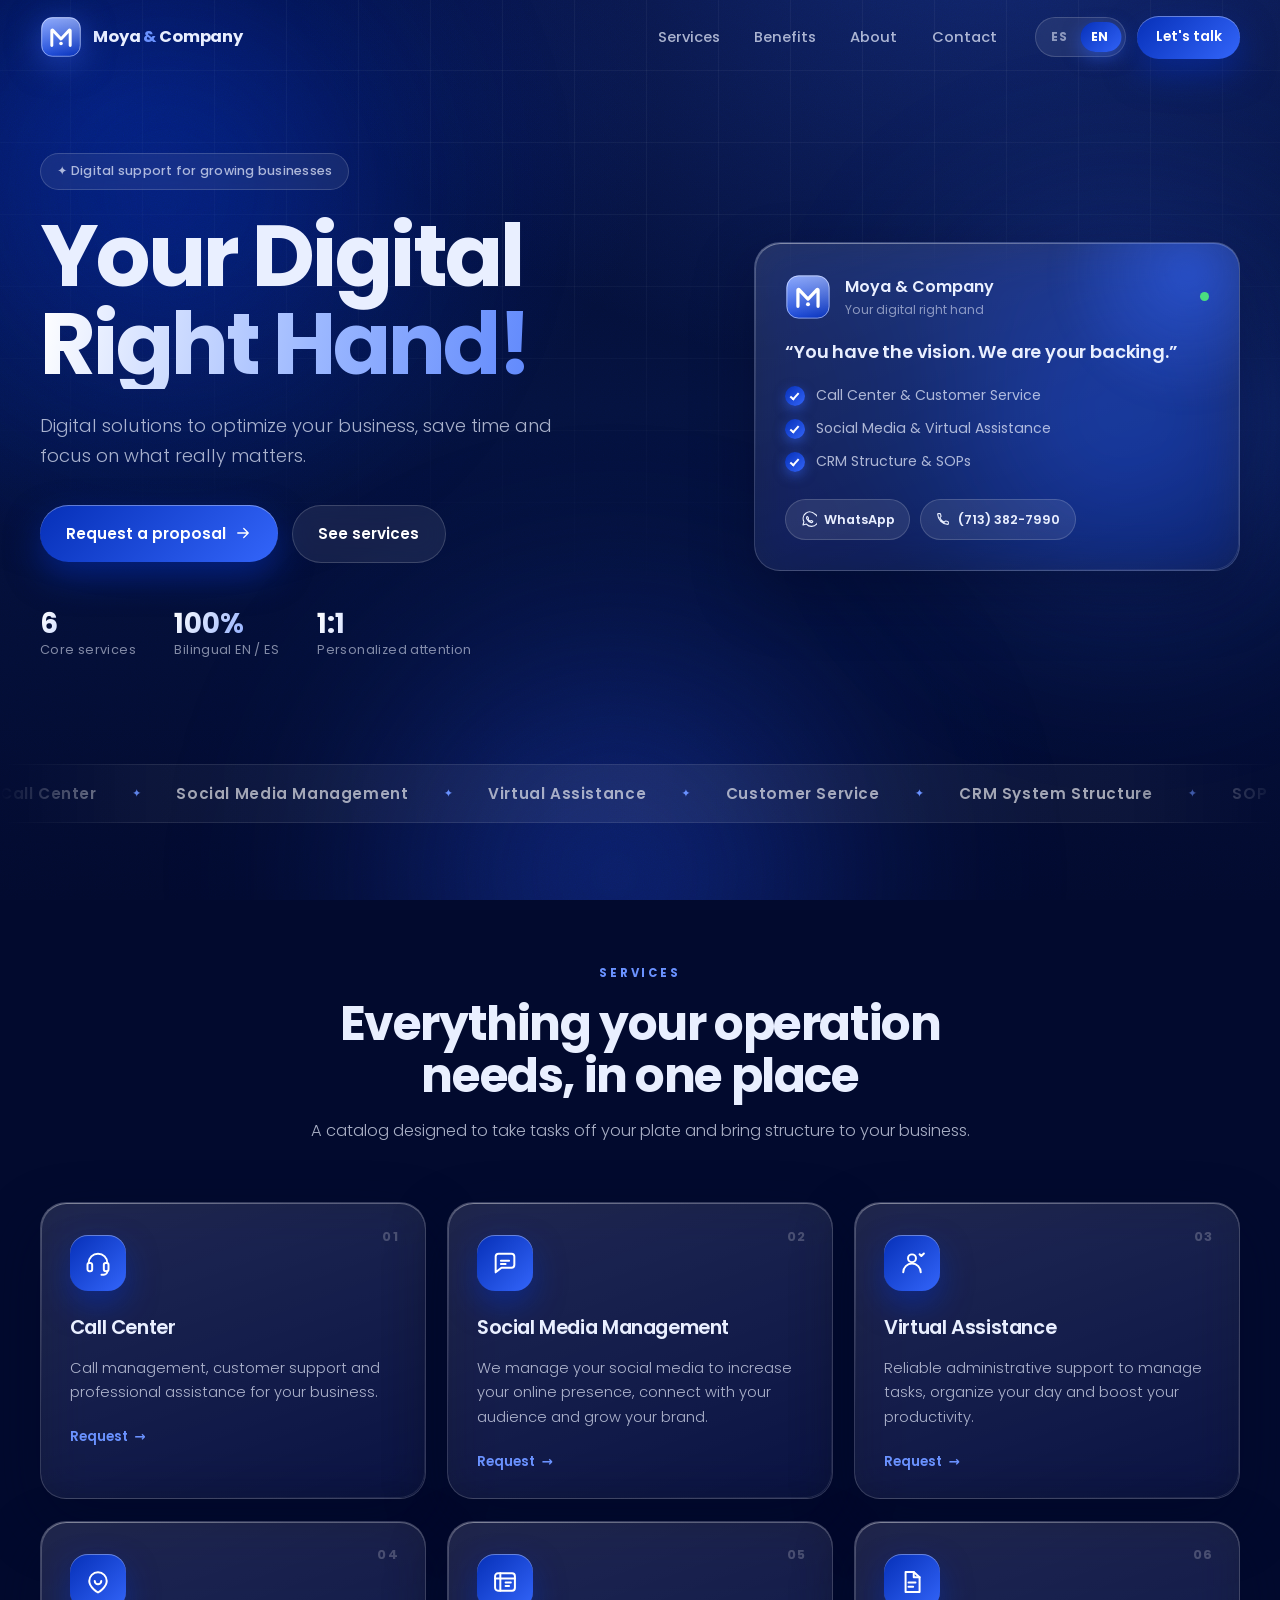
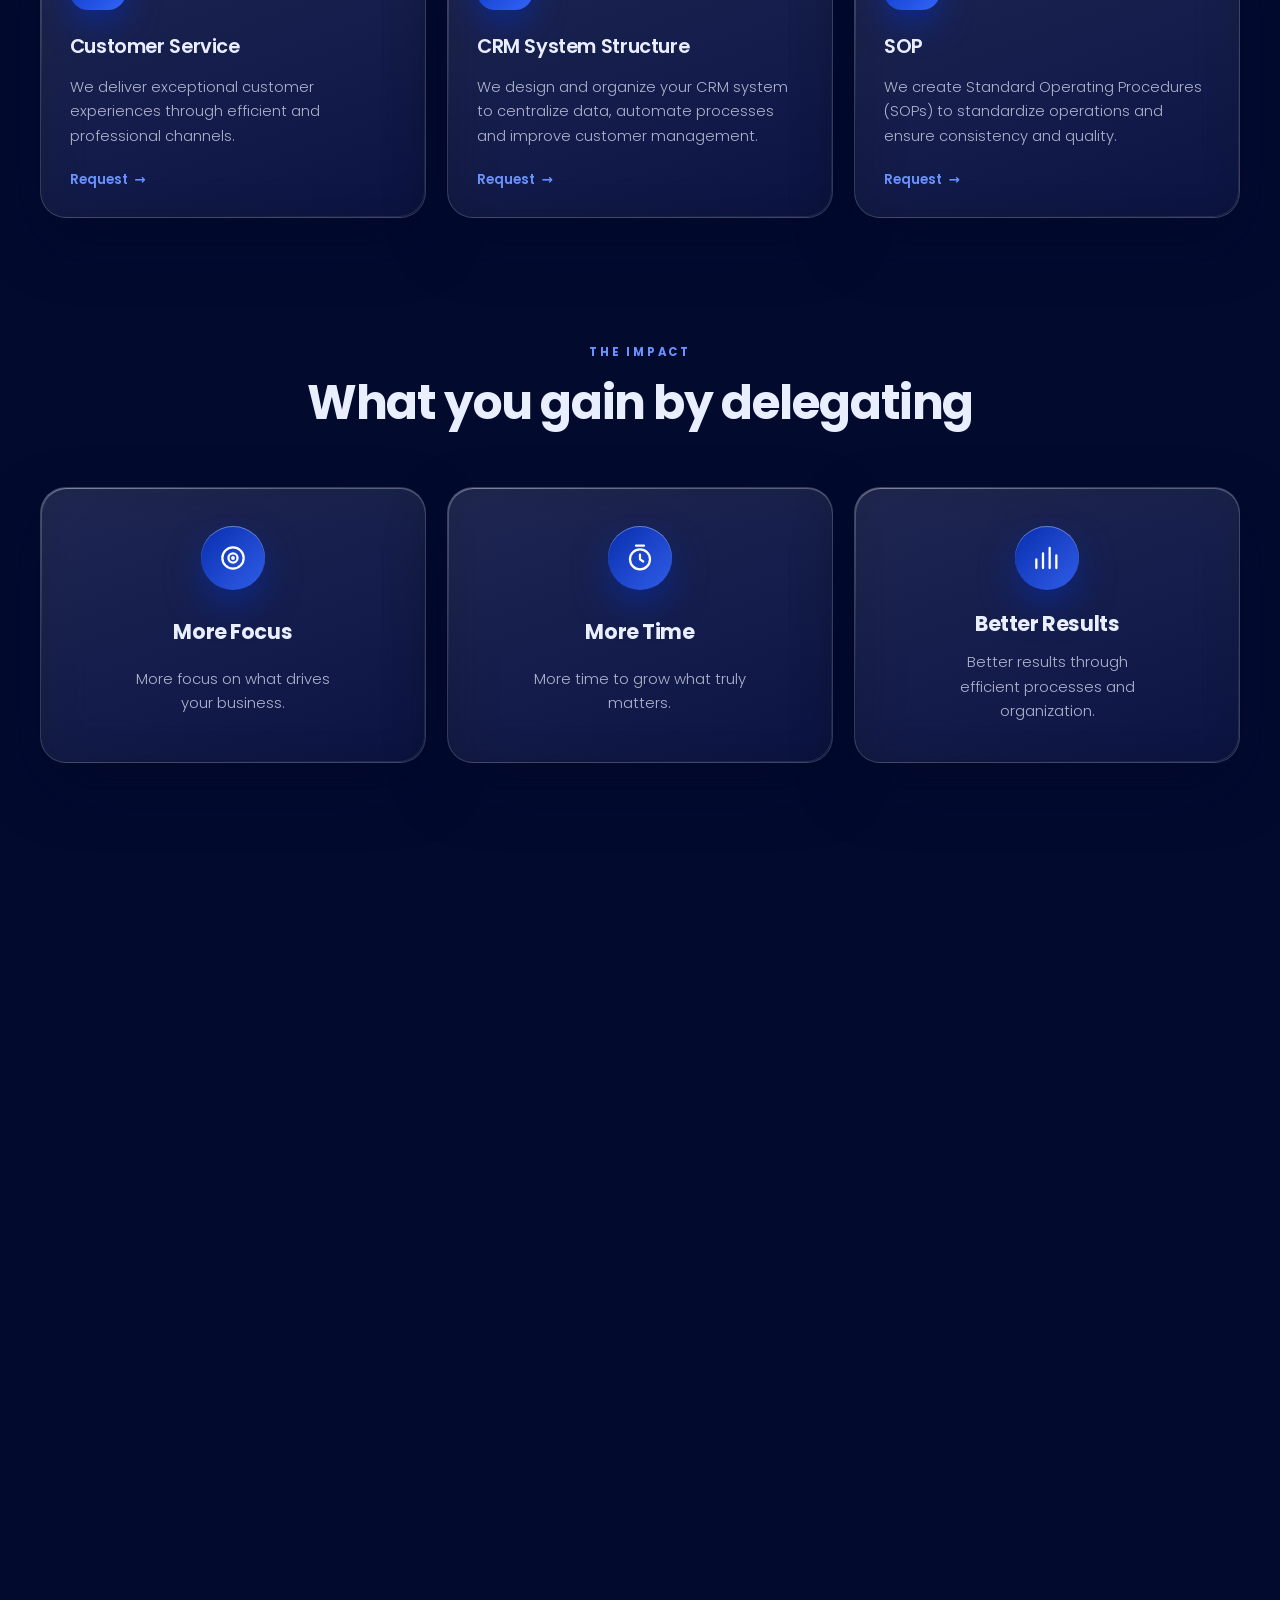
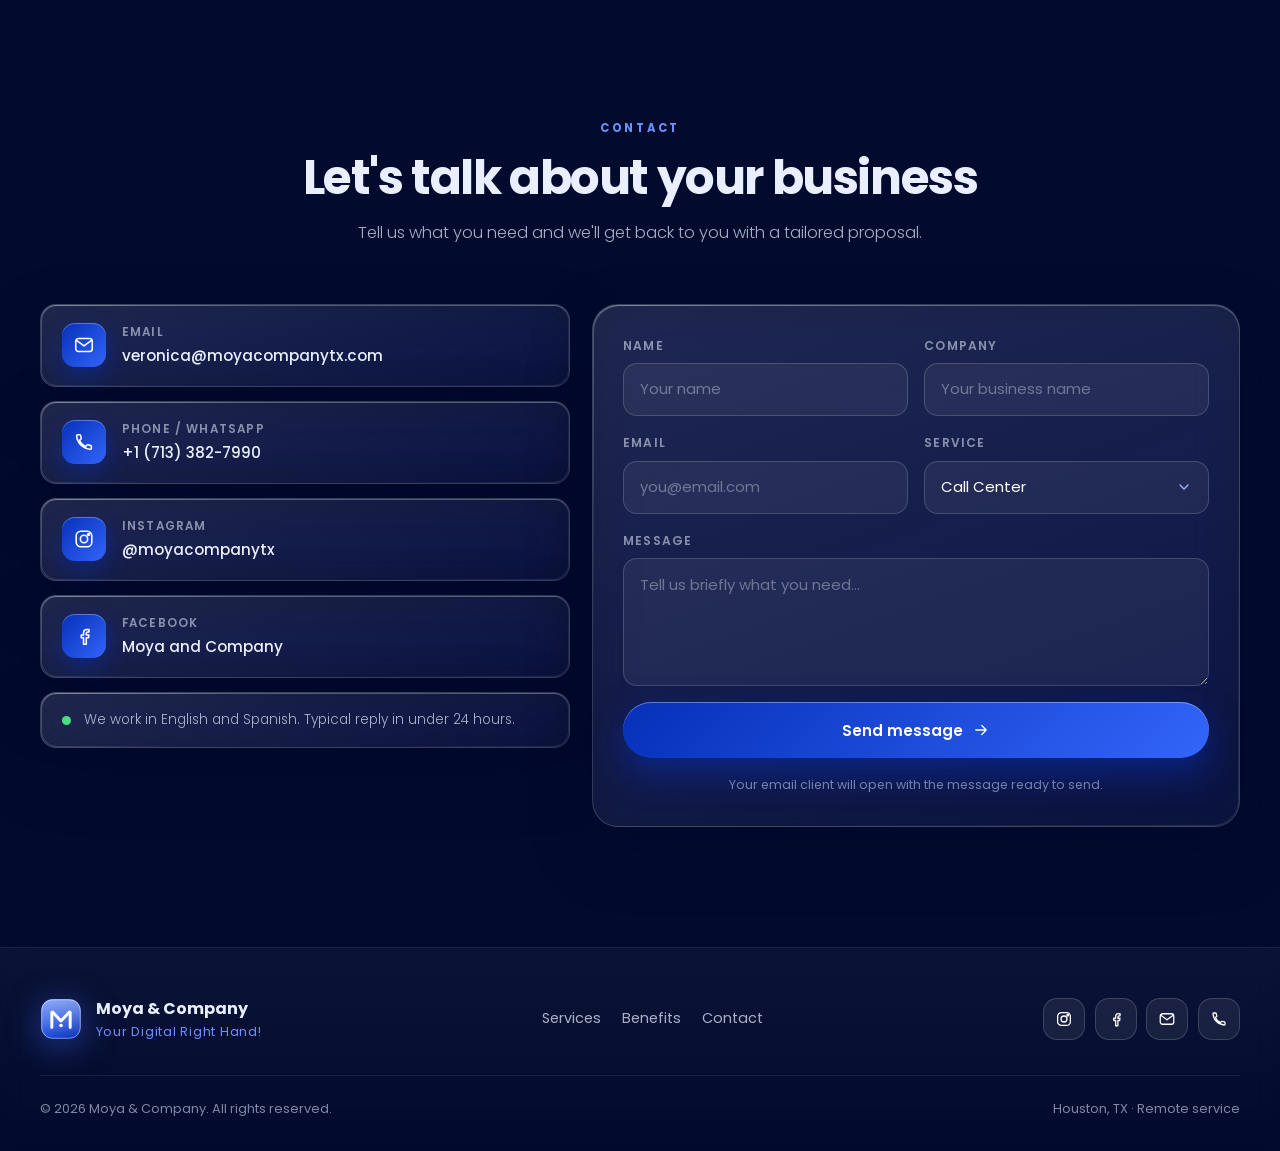
==== index.html @ 36f38006 "Build Moya & Company bilingual website Complete static site for Moya & Company ("Your Digital Right " ====
<!DOCTYPE html>
<html lang="es" data-lang="es">
<head>
<meta charset="UTF-8" />
<meta name="viewport" content="width=device-width, initial-scale=1, viewport-fit=cover" />
<title>Moya &amp; Company — Your Digital Right Hand!</title>
<meta name="description" data-i18n-attr="content" data-i18n="meta.description"
      content="Moya &amp; Company — Soluciones digitales para optimizar tu negocio, ahorrar tiempo y enfocarte en lo que realmente importa." />
<meta name="theme-color" content="#0630b8" />
<meta property="og:title" content="Moya &amp; Company — Your Digital Right Hand!" />
<meta property="og:description" content="Soluciones digitales para optimizar tu negocio, ahorrar tiempo y enfocarte en lo que realmente importa." />
<meta property="og:type" content="website" />
<meta property="og:image" content="assets/img/logo.svg" />

<link rel="icon" href="assets/img/favicon.svg" type="image/svg+xml" />
<link rel="apple-touch-icon" href="assets/img/logo.svg" />

<link rel="preconnect" href="https://fonts.googleapis.com" />
<link rel="preconnect" href="https://fonts.gstatic.com" crossorigin />
<link href="https://fonts.googleapis.com/css2?family=Poppins:wght@300;400;500;600;700;800&display=swap" rel="stylesheet" />
<link rel="stylesheet" href="assets/css/styles.css" />
</head>
<body>

<!-- ============ SPLASH SCREEN ============ -->
<div class="splash" id="splash" role="status" aria-live="polite" aria-label="Loading">
  <div class="splash__aurora" aria-hidden="true"></div>
  <div class="splash__inner">
    <div class="splash__ring" aria-hidden="true">
      <span class="splash__ring-spin"></span>
      <span class="splash__ring-glow"></span>
      <img src="assets/img/logo.svg" alt="Moya &amp; Company" class="splash__logo" id="splashLogo" />
    </div>
    <p class="splash__name">Moya <span>&amp;</span> Company</p>
    <p class="splash__tag">Your Digital Right Hand!</p>
    <div class="splash__bar" aria-hidden="true"><i></i></div>
  </div>
</div>

<!-- ============ BACKGROUND FX ============ -->
<div class="bg" aria-hidden="true">
  <div class="bg__grid"></div>
  <div class="bg__blob bg__blob--1"></div>
  <div class="bg__blob bg__blob--2"></div>
  <div class="bg__blob bg__blob--3"></div>
  <div class="bg__noise"></div>
</div>
<div class="spotlight" id="spotlight" aria-hidden="true"></div>

<!-- ============ HEADER ============ -->
<header class="header" id="header">
  <div class="container header__inner">
    <a class="brand" href="#top" aria-label="Moya &amp; Company">
      <img src="assets/img/logo.svg" alt="" class="brand__logo" />
      <span class="brand__text">Moya <span class="brand__amp">&amp;</span> Company</span>
    </a>

    <nav class="nav" id="nav" aria-label="Main">
      <a href="#services" data-i18n="nav.services">Servicios</a>
      <a href="#benefits" data-i18n="nav.benefits">Beneficios</a>
      <a href="#about" data-i18n="nav.about">Nosotros</a>
      <a href="#contact" data-i18n="nav.contact">Contacto</a>
    </nav>

    <div class="header__actions">
      <div class="lang" role="group" aria-label="Language / Idioma">
        <span class="lang__pill" id="langPill" aria-hidden="true"></span>
        <button type="button" class="lang__btn is-active" data-lang-set="es" aria-pressed="true">ES</button>
        <button type="button" class="lang__btn" data-lang-set="en" aria-pressed="false">EN</button>
      </div>
      <a class="btn btn--primary btn--sm header__cta" href="#contact" data-i18n="nav.cta">Hablemos</a>
      <button class="burger" id="burger" type="button" aria-label="Menu" aria-expanded="false" aria-controls="nav">
        <span></span><span></span><span></span>
      </button>
    </div>
  </div>
</header>

<main id="top">

  <!-- ============ HERO ============ -->
  <section class="hero">
    <div class="container hero__inner">
      <div class="hero__copy">
        <span class="chip reveal" data-i18n="hero.chip">✦ Soporte digital para negocios que crecen</span>

        <h1 class="hero__title reveal" data-delay="1">
          <span class="hero__title-line" data-i18n="hero.title1">Your Digital</span>
          <span class="hero__title-line grad" data-i18n="hero.title2">Right Hand!</span>
        </h1>

        <p class="hero__sub reveal" data-delay="2" data-i18n="hero.sub">
          Soluciones digitales para optimizar tu negocio, ahorrar tiempo y enfocarte en lo que realmente importa.
        </p>

        <div class="hero__cta reveal" data-delay="3">
          <a class="btn btn--primary" href="#contact">
            <span data-i18n="hero.cta1">Solicitar propuesta</span>
            <svg viewBox="0 0 24 24" class="btn__ico" aria-hidden="true"><path d="M5 12h14M13 6l6 6-6 6" /></svg>
          </a>
          <a class="btn btn--ghost" href="#services" data-i18n="hero.cta2">Ver servicios</a>
        </div>

        <ul class="hero__meta reveal" data-delay="4">
          <li><strong data-i18n="hero.m1n">6</strong><span data-i18n="hero.m1l">Servicios clave</span></li>
          <li><strong data-i18n="hero.m2n">100%</strong><span data-i18n="hero.m2l">Bilingüe ES / EN</span></li>
          <li><strong data-i18n="hero.m3n">1:1</strong><span data-i18n="hero.m3l">Atención personalizada</span></li>
        </ul>
      </div>

      <aside class="hero__card glass reveal" data-delay="2" aria-label="Moya &amp; Company">
        <div class="hero__card-glow" aria-hidden="true"></div>
        <div class="hero__card-top">
          <img src="assets/img/logo.svg" alt="" class="hero__card-logo" />
          <div>
            <p class="hero__card-name">Moya &amp; Company</p>
            <p class="hero__card-role" data-i18n="hero.card.role">Digital Operations Partner</p>
          </div>
          <span class="dot-live" title="online" aria-hidden="true"></span>
        </div>

        <p class="hero__card-quote" data-i18n="hero.card.quote">
          “Tienes la visión. Nosotros somos tu respaldo.”
        </p>

        <ul class="hero__card-list">
          <li><i class="tick" aria-hidden="true"></i><span data-i18n="hero.card.l1">Call Center &amp; Customer Service</span></li>
          <li><i class="tick" aria-hidden="true"></i><span data-i18n="hero.card.l2">Social Media &amp; Virtual Assistance</span></li>
          <li><i class="tick" aria-hidden="true"></i><span data-i18n="hero.card.l3">CRM Structure &amp; SOPs</span></li>
        </ul>

        <div class="hero__card-actions">
          <a class="mini-btn" href="https://wa.me/17133827990" target="_blank" rel="noopener">
            <svg viewBox="0 0 24 24" aria-hidden="true"><path d="M20 4a10 10 0 0 0-15.6 12L3 21l5.2-1.4A10 10 0 1 0 20 4Z"/><path d="M8.6 8.9c.2-.5.4-.5.7-.5h.5c.2 0 .4 0 .6.5l.8 1.8c.1.3 0 .5-.1.6l-.4.5c-.1.2-.2.3 0 .6a7 7 0 0 0 3 2.6c.3.1.5.1.6 0l.6-.6c.2-.2.4-.2.6-.1l1.7.9c.3.1.4.3.4.5s-.2 1-.6 1.3c-.4.3-1 .5-1.6.4a10 10 0 0 1-6.8-5.6c-.4-1-.4-1.9-.1-2.4Z"/></svg>
            WhatsApp
          </a>
          <a class="mini-btn" href="tel:+17133827990">
            <svg viewBox="0 0 24 24" aria-hidden="true"><path d="M4 5c0-.6.4-1 1-1h2.3c.5 0 .9.3 1 .8l.7 3c.1.4 0 .8-.4 1L7.2 10a12 12 0 0 0 6.8 6.8l1.2-1.4c.3-.3.7-.4 1.1-.3l3 .7c.4.1.7.5.7 1V19c0 .6-.4 1-1 1A16 16 0 0 1 4 5Z"/></svg>
            (713) 382-7990
          </a>
        </div>
      </aside>
    </div>
  </section>

  <!-- ============ MARQUEE ============ -->
  <div class="marquee" aria-hidden="true">
    <div class="marquee__track" id="marqueeTrack">
      <span>Call Center</span><i>✦</i><span>Social Media Management</span><i>✦</i>
      <span>Virtual Assistance</span><i>✦</i><span>Customer Service</span><i>✦</i>
      <span>CRM System Structure</span><i>✦</i><span>SOP</span><i>✦</i>
    </div>
  </div>

  <!-- ============ SERVICES ============ -->
  <section class="section" id="services">
    <div class="container">
      <header class="section__head reveal">
        <span class="eyebrow" data-i18n="services.eyebrow">Servicios</span>
        <h2 class="section__title" data-i18n="services.title">Todo lo que tu operación necesita, en un solo lugar</h2>
        <p class="section__sub" data-i18n="services.sub">Un catálogo diseñado para quitarte tareas de encima y darle estructura a tu negocio.</p>
      </header>

      <div class="cards">
        <article class="card glass tilt reveal" data-delay="1">
          <span class="card__num">01</span>
          <div class="card__ico">
            <svg viewBox="0 0 24 24" aria-hidden="true"><path d="M4 12a8 8 0 0 1 16 0"/><rect x="3" y="12" width="4" height="7" rx="1.6"/><rect x="17" y="12" width="4" height="7" rx="1.6"/><path d="M20 19a3 3 0 0 1-3 3h-2"/></svg>
          </div>
          <h3 class="card__title" data-i18n="svc.1.t">Call Center</h3>
          <p class="card__text" data-i18n="svc.1.d">Gestión de llamadas, atención al cliente y asistencia profesional para tu negocio.</p>
          <a class="card__link" href="#contact"><span data-i18n="card.more">Solicitar</span> <em>→</em></a>
        </article>

        <article class="card glass tilt reveal" data-delay="2">
          <span class="card__num">02</span>
          <div class="card__ico">
            <svg viewBox="0 0 24 24" aria-hidden="true"><path d="M4 6.5A2.5 2.5 0 0 1 6.5 4h11A2.5 2.5 0 0 1 20 6.5v7a2.5 2.5 0 0 1-2.5 2.5H9l-5 4V6.5Z"/><path d="M8.5 10h7M8.5 12.8h4"/></svg>
          </div>
          <h3 class="card__title" data-i18n="svc.2.t">Social Media Management</h3>
          <p class="card__text" data-i18n="svc.2.d">Gestionamos tus redes sociales para aumentar tu presencia en línea, conectar con tu audiencia y hacer crecer tu marca.</p>
          <a class="card__link" href="#contact"><span data-i18n="card.more">Solicitar</span> <em>→</em></a>
        </article>

        <article class="card glass tilt reveal" data-delay="3">
          <span class="card__num">03</span>
          <div class="card__ico">
            <svg viewBox="0 0 24 24" aria-hidden="true"><circle cx="12" cy="8" r="3.4"/><path d="M4.5 20a7.5 7.5 0 0 1 15 0"/><path d="M18.5 4.5 20 6l2.2-2.2"/></svg>
          </div>
          <h3 class="card__title" data-i18n="svc.3.t">Virtual Assistance</h3>
          <p class="card__text" data-i18n="svc.3.d">Soporte administrativo confiable para gestionar tareas, organizar tu día y potenciar tu productividad.</p>
          <a class="card__link" href="#contact"><span data-i18n="card.more">Solicitar</span> <em>→</em></a>
        </article>

        <article class="card glass tilt reveal" data-delay="1">
          <span class="card__num">04</span>
          <div class="card__ico">
            <svg viewBox="0 0 24 24" aria-hidden="true"><path d="M12 21s7.5-4.3 7.5-9.8A7.5 7.5 0 0 0 12 3.7a7.5 7.5 0 0 0-7.5 7.5C4.5 16.7 12 21 12 21Z"/><path d="M9.2 11.2a2.8 2.8 0 0 0 5.6 0"/></svg>
          </div>
          <h3 class="card__title" data-i18n="svc.4.t">Customer Service</h3>
          <p class="card__text" data-i18n="svc.4.d">Entregamos experiencias excepcionales al cliente a través de canales eficientes y profesionales.</p>
          <a class="card__link" href="#contact"><span data-i18n="card.more">Solicitar</span> <em>→</em></a>
        </article>

        <article class="card glass tilt reveal" data-delay="2">
          <span class="card__num">05</span>
          <div class="card__ico">
            <svg viewBox="0 0 24 24" aria-hidden="true"><rect x="3.5" y="4.5" width="17" height="15" rx="2.5"/><path d="M3.5 9h17M8 4.5v15"/><path d="M12.5 12.5h4.5M12.5 15.5h3"/></svg>
          </div>
          <h3 class="card__title" data-i18n="svc.5.t">CRM System Structure</h3>
          <p class="card__text" data-i18n="svc.5.d">Diseñamos y organizamos tu sistema CRM para centralizar datos, automatizar procesos y mejorar la gestión de clientes.</p>
          <a class="card__link" href="#contact"><span data-i18n="card.more">Solicitar</span> <em>→</em></a>
        </article>

        <article class="card glass tilt reveal" data-delay="3">
          <span class="card__num">06</span>
          <div class="card__ico">
            <svg viewBox="0 0 24 24" aria-hidden="true"><path d="M6.5 3.5h7L18.5 8v12.5h-12V3.5Z"/><path d="M13.5 3.5V8h5"/><path d="M9 12.5h6M9 16h4"/></svg>
          </div>
          <h3 class="card__title" data-i18n="svc.6.t">SOP</h3>
          <p class="card__text" data-i18n="svc.6.d">Creamos Procedimientos Operativos Estándar (SOPs) para estandarizar las operaciones y garantizar consistencia y calidad.</p>
          <a class="card__link" href="#contact"><span data-i18n="card.more">Solicitar</span> <em>→</em></a>
        </article>
      </div>
    </div>
  </section>

  <!-- ============ BENEFITS ============ -->
  <section class="section section--tight" id="benefits">
    <div class="container">
      <header class="section__head reveal">
        <span class="eyebrow" data-i18n="ben.eyebrow">El impacto</span>
        <h2 class="section__title" data-i18n="ben.title">Lo que ganas al delegar</h2>
      </header>

      <div class="benefits">
        <article class="benefit glass reveal" data-delay="1">
          <div class="benefit__ico">
            <svg viewBox="0 0 24 24" aria-hidden="true"><circle cx="12" cy="12" r="8"/><circle cx="12" cy="12" r="3.4"/><circle cx="12" cy="12" r=".6" fill="currentColor"/></svg>
          </div>
          <h3 data-i18n="ben.1.t">More Focus</h3>
          <p data-i18n="ben.1.d">Más enfoque en lo que impulsa tu negocio.</p>
        </article>

        <article class="benefit glass reveal" data-delay="2">
          <div class="benefit__ico">
            <svg viewBox="0 0 24 24" aria-hidden="true"><circle cx="12" cy="13" r="7.5"/><path d="M12 9.5V13l2.4 1.6"/><path d="M9 2.8h6"/></svg>
          </div>
          <h3 data-i18n="ben.2.t">More Time</h3>
          <p data-i18n="ben.2.d">Más tiempo para crecer en lo que verdaderamente importa.</p>
        </article>

        <article class="benefit glass reveal" data-delay="3">
          <div class="benefit__ico">
            <svg viewBox="0 0 24 24" aria-hidden="true"><path d="M4 19.5V13m5 6.5V8.5m5 11V4.5m5 15V10"/></svg>
          </div>
          <h3 data-i18n="ben.3.t">Better Results</h3>
          <p data-i18n="ben.3.d">Mejores resultados a través de procesos eficientes y organización.</p>
        </article>
      </div>
    </div>
  </section>

  <!-- ============ QUOTE / ABOUT ============ -->
  <section class="section" id="about">
    <div class="container">
      <div class="quote glass reveal">
        <div class="quote__glow" aria-hidden="true"></div>
        <img src="assets/img/logo.svg" alt="" class="quote__logo" />
        <p class="quote__text">
          <span data-i18n="quote.a">Tienes la visión.</span>
          <span class="grad" data-i18n="quote.b">Nosotros somos tu respaldo.</span>
        </p>
        <p class="quote__sub" data-i18n="quote.sub">Moya &amp; Company — Your Digital Right Hand!</p>
        <a class="btn btn--primary" href="#contact" data-i18n="quote.cta">Empecemos hoy</a>
      </div>
    </div>
  </section>

  <!-- ============ CONTACT ============ -->
  <section class="section" id="contact">
    <div class="container">
      <header class="section__head reveal">
        <span class="eyebrow" data-i18n="contact.eyebrow">Contacto</span>
        <h2 class="section__title" data-i18n="contact.title">Hablemos de tu negocio</h2>
        <p class="section__sub" data-i18n="contact.sub">Cuéntanos qué necesitas y te respondemos con una propuesta a tu medida.</p>
      </header>

      <div class="contact">
        <div class="contact__side">
          <a class="ccard glass reveal" data-delay="1" href="mailto:veronica@moyacompanytx.com">
            <span class="ccard__ico"><svg viewBox="0 0 24 24" aria-hidden="true"><rect x="3" y="5" width="18" height="14" rx="3"/><path d="m3.8 7 8.2 6 8.2-6"/></svg></span>
            <span class="ccard__body">
              <b data-i18n="contact.email">Email</b>
              <span>veronica@moyacompanytx.com</span>
            </span>
          </a>

          <a class="ccard glass reveal" data-delay="2" href="tel:+17133827990">
            <span class="ccard__ico"><svg viewBox="0 0 24 24" aria-hidden="true"><path d="M4 5c0-.6.4-1 1-1h2.3c.5 0 .9.3 1 .8l.7 3c.1.4 0 .8-.4 1L7.2 10a12 12 0 0 0 6.8 6.8l1.2-1.4c.3-.3.7-.4 1.1-.3l3 .7c.4.1.7.5.7 1V19c0 .6-.4 1-1 1A16 16 0 0 1 4 5Z"/></svg></span>
            <span class="ccard__body">
              <b data-i18n="contact.phone">Teléfono / WhatsApp</b>
              <span>+1 (713) 382-7990</span>
            </span>
          </a>

          <a class="ccard glass reveal" data-delay="3" href="https://instagram.com/moyacompanytx" target="_blank" rel="noopener">
            <span class="ccard__ico"><svg viewBox="0 0 24 24" aria-hidden="true"><rect x="3.5" y="3.5" width="17" height="17" rx="5"/><circle cx="12" cy="12" r="4"/><circle cx="17" cy="7" r="1.1" fill="currentColor"/></svg></span>
            <span class="ccard__body">
              <b>Instagram</b>
              <span>@moyacompanytx</span>
            </span>
          </a>

          <!-- NOTA: verificar la URL exacta de la página de Facebook antes de publicar. -->
          <a class="ccard glass reveal" data-delay="4" href="https://www.facebook.com/moyaandcompany" target="_blank" rel="noopener">
            <span class="ccard__ico"><svg viewBox="0 0 24 24" aria-hidden="true"><path d="M14.5 21v-7h2.4l.4-3h-2.8V9.2c0-.9.3-1.5 1.6-1.5h1.3V5c-.3 0-1.2-.1-2.2-.1-2.2 0-3.7 1.3-3.7 3.8V11H9v3h2.5v7h3Z"/></svg></span>
            <span class="ccard__body">
              <b>Facebook</b>
              <span>Moya and Company</span>
            </span>
          </a>

          <div class="hours glass reveal" data-delay="4">
            <span class="dot-live" aria-hidden="true"></span>
            <p data-i18n="contact.note">Atendemos en español e inglés. Respuesta típica en menos de 24 horas.</p>
          </div>
        </div>

        <form class="form glass reveal" data-delay="2" id="contactForm" novalidate>
          <div class="form__row">
            <label class="field">
              <span data-i18n="form.name">Nombre</span>
              <input type="text" name="name" required autocomplete="name"
                     data-i18n-attr="placeholder" data-i18n="form.name.ph" placeholder="Tu nombre" />
            </label>
            <label class="field">
              <span data-i18n="form.company">Empresa</span>
              <input type="text" name="company" autocomplete="organization"
                     data-i18n-attr="placeholder" data-i18n="form.company.ph" placeholder="Nombre de tu negocio" />
            </label>
          </div>

          <div class="form__row">
            <label class="field">
              <span data-i18n="form.email">Email</span>
              <input type="email" name="email" required autocomplete="email" placeholder="you@email.com" />
            </label>
            <label class="field">
              <span data-i18n="form.service">Servicio</span>
              <select name="service" id="serviceSelect">
                <option value="Call Center">Call Center</option>
                <option value="Social Media Management">Social Media Management</option>
                <option value="Virtual Assistance">Virtual Assistance</option>
                <option value="Customer Service">Customer Service</option>
                <option value="CRM System Structure">CRM System Structure</option>
                <option value="SOP">SOP</option>
                <option value="Other" data-i18n="form.other">Otro</option>
              </select>
            </label>
          </div>

          <label class="field">
            <span data-i18n="form.msg">Mensaje</span>
            <textarea name="message" rows="4" required
                      data-i18n-attr="placeholder" data-i18n="form.msg.ph"
                      placeholder="Cuéntanos brevemente qué necesitas…"></textarea>
          </label>

          <button class="btn btn--primary btn--block" type="submit">
            <span data-i18n="form.send">Enviar mensaje</span>
            <svg viewBox="0 0 24 24" class="btn__ico" aria-hidden="true"><path d="M5 12h14M13 6l6 6-6 6"/></svg>
          </button>
          <p class="form__hint" data-i18n="form.hint">Se abrirá tu cliente de correo con el mensaje listo para enviar.</p>
        </form>
      </div>
    </div>
  </section>
</main>

<!-- ============ FOOTER ============ -->
<footer class="footer">
  <div class="container footer__inner">
    <div class="footer__brand">
      <img src="assets/img/logo.svg" alt="" class="brand__logo" />
      <div>
        <p class="footer__name">Moya &amp; Company</p>
        <p class="footer__tag">Your Digital Right Hand!</p>
      </div>
    </div>

    <nav class="footer__nav" aria-label="Footer">
      <a href="#services" data-i18n="nav.services">Servicios</a>
      <a href="#benefits" data-i18n="nav.benefits">Beneficios</a>
      <a href="#contact" data-i18n="nav.contact">Contacto</a>
    </nav>

    <div class="footer__social">
      <a href="https://instagram.com/moyacompanytx" target="_blank" rel="noopener" aria-label="Instagram">
        <svg viewBox="0 0 24 24" aria-hidden="true"><rect x="3.5" y="3.5" width="17" height="17" rx="5"/><circle cx="12" cy="12" r="4"/><circle cx="17" cy="7" r="1.1" fill="currentColor"/></svg>
      </a>
      <a href="https://www.facebook.com/moyaandcompany" target="_blank" rel="noopener" aria-label="Facebook">
        <svg viewBox="0 0 24 24" aria-hidden="true"><path d="M14.5 21v-7h2.4l.4-3h-2.8V9.2c0-.9.3-1.5 1.6-1.5h1.3V5c-.3 0-1.2-.1-2.2-.1-2.2 0-3.7 1.3-3.7 3.8V11H9v3h2.5v7h3Z"/></svg>
      </a>
      <a href="mailto:veronica@moyacompanytx.com" aria-label="Email">
        <svg viewBox="0 0 24 24" aria-hidden="true"><rect x="3" y="5" width="18" height="14" rx="3"/><path d="m3.8 7 8.2 6 8.2-6"/></svg>
      </a>
      <a href="tel:+17133827990" aria-label="Phone">
        <svg viewBox="0 0 24 24" aria-hidden="true"><path d="M4 5c0-.6.4-1 1-1h2.3c.5 0 .9.3 1 .8l.7 3c.1.4 0 .8-.4 1L7.2 10a12 12 0 0 0 6.8 6.8l1.2-1.4c.3-.3.7-.4 1.1-.3l3 .7c.4.1.7.5.7 1V19c0 .6-.4 1-1 1A16 16 0 0 1 4 5Z"/></svg>
      </a>
    </div>
  </div>
  <div class="container footer__bottom">
    <p>© <span id="year">2026</span> Moya &amp; Company. <span data-i18n="footer.rights">Todos los derechos reservados.</span></p>
    <p class="footer__loc">Houston, TX · <span data-i18n="footer.remote">Servicio remoto</span></p>
  </div>
</footer>

<a class="fab" href="https://wa.me/17133827990" target="_blank" rel="noopener" aria-label="WhatsApp">
  <svg viewBox="0 0 24 24" aria-hidden="true"><path d="M20 4a10 10 0 0 0-15.6 12L3 21l5.2-1.4A10 10 0 1 0 20 4Z"/><path d="M8.6 8.9c.2-.5.4-.5.7-.5h.5c.2 0 .4 0 .6.5l.8 1.8c.1.3 0 .5-.1.6l-.4.5c-.1.2-.2.3 0 .6a7 7 0 0 0 3 2.6c.3.1.5.1.6 0l.6-.6c.2-.2.4-.2.6-.1l1.7.9c.3.1.4.3.4.5s-.2 1-.6 1.3c-.4.3-1 .5-1.6.4a10 10 0 0 1-6.8-5.6c-.4-1-.4-1.9-.1-2.4Z"/></svg>
</a>

<script src="assets/js/i18n.js"></script>
<script src="assets/js/main.js"></script>
</body>
</html>
---- assets/css/styles.css ----
/* =========================================================
   Moya & Company — Your Digital Right Hand!
   Brand: #0630b8 (deep blue) · #3365fa (electric blue) · white
   Type: Poppins
   ========================================================= */

:root{
  /* Brand */
  --blue-900:#020a2e;
  --blue-800:#04123f;
  --blue-700:#061c66;
  --blue:#0630b8;
  --blue-400:#3365fa;
  --blue-300:#6a92ff;
  --white:#ffffff;

  --ink:#e9efff;
  --ink-dim:rgba(233,239,255,.72);
  --ink-soft:rgba(233,239,255,.55);

  /* Glass */
  --glass-bg:rgba(255,255,255,.07);
  --glass-bg-2:rgba(255,255,255,.11);
  --glass-brd:rgba(255,255,255,.16);
  --glass-shadow:0 24px 60px rgba(2,8,40,.45);

  --radius:26px;
  --radius-sm:16px;
  --container:1200px;

  --ease:cubic-bezier(.22,.85,.3,1);
  --t:.45s var(--ease);
}

*,*::before,*::after{box-sizing:border-box}

html{scroll-behavior:smooth;-webkit-text-size-adjust:100%}

body{
  margin:0;
  font-family:"Poppins",system-ui,-apple-system,"Segoe UI",sans-serif;
  font-weight:400;
  color:var(--ink);
  background:var(--blue-900);
  line-height:1.65;
  overflow-x:hidden;
  -webkit-font-smoothing:antialiased;
}
body.is-locked{overflow:hidden}

img{max-width:100%;display:block}
a{color:inherit;text-decoration:none}
button,input,select,textarea{font:inherit;color:inherit}

svg{width:100%;height:100%;fill:none;stroke:currentColor;stroke-width:1.7;
    stroke-linecap:round;stroke-linejoin:round}

::selection{background:var(--blue-400);color:#fff}

:focus-visible{outline:2px solid var(--blue-300);outline-offset:3px;border-radius:10px}

.container{width:min(100% - 2.5rem,var(--container));margin-inline:auto}

/* ---------------------------------------------------------
   BACKGROUND
   --------------------------------------------------------- */
.bg{position:fixed;inset:0;z-index:-2;overflow:hidden;
  background:
    radial-gradient(1200px 800px at 78% -10%, rgba(51,101,250,.34), transparent 60%),
    radial-gradient(900px 700px at 8% 12%, rgba(6,48,184,.42), transparent 62%),
    linear-gradient(180deg,#020a2e 0%,#04123f 45%,#020a2e 100%);
}
.bg__grid{position:absolute;inset:-2px;
  background-image:linear-gradient(rgba(255,255,255,.045) 1px,transparent 1px),
                   linear-gradient(90deg,rgba(255,255,255,.045) 1px,transparent 1px);
  background-size:72px 72px;
  mask-image:radial-gradient(120% 90% at 50% 0%,#000 25%,transparent 78%);
  -webkit-mask-image:radial-gradient(120% 90% at 50% 0%,#000 25%,transparent 78%);
}
.bg__blob{position:absolute;border-radius:50%;filter:blur(90px);opacity:.5;will-change:transform}
.bg__blob--1{width:46vw;height:46vw;left:-10vw;top:-8vw;background:radial-gradient(circle,#0630b8,transparent 68%);animation:float1 22s ease-in-out infinite}
.bg__blob--2{width:40vw;height:40vw;right:-8vw;top:18vh;background:radial-gradient(circle,#3365fa,transparent 68%);animation:float2 26s ease-in-out infinite}
.bg__blob--3{width:52vw;height:52vw;left:22vw;bottom:-24vw;background:radial-gradient(circle,#1d47d6,transparent 70%);animation:float1 30s ease-in-out infinite reverse}
.bg__noise{position:absolute;inset:0;opacity:.28;mix-blend-mode:overlay;
  background-image:url("data:image/svg+xml,%3Csvg xmlns='http://www.w3.org/2000/svg' width='160' height='160'%3E%3Cfilter id='n'%3E%3CfeTurbulence type='fractalNoise' baseFrequency='.85' numOctaves='3'/%3E%3C/filter%3E%3Crect width='100%25' height='100%25' filter='url(%23n)' opacity='.5'/%3E%3C/svg%3E");
}
@keyframes float1{0%,100%{transform:translate3d(0,0,0) scale(1)}50%{transform:translate3d(6%,7%,0) scale(1.12)}}
@keyframes float2{0%,100%{transform:translate3d(0,0,0) scale(1.05)}50%{transform:translate3d(-7%,5%,0) scale(.92)}}

.spotlight{position:fixed;z-index:-1;pointer-events:none;width:620px;height:620px;
  left:0;top:0;margin:-310px 0 0 -310px;opacity:0;transition:opacity .6s ease;
  background:radial-gradient(circle,rgba(51,101,250,.20),transparent 62%);
  will-change:transform}
@media (hover:hover) and (pointer:fine){.spotlight.is-on{opacity:1}}

/* ---------------------------------------------------------
   GLASS
   --------------------------------------------------------- */
.glass{
  position:relative;
  background:linear-gradient(160deg,rgba(255,255,255,.12),rgba(255,255,255,.04));
  border:1px solid var(--glass-brd);
  border-radius:var(--radius);
  backdrop-filter:blur(22px) saturate(140%);
  -webkit-backdrop-filter:blur(22px) saturate(140%);
  box-shadow:var(--glass-shadow),inset 0 1px 0 rgba(255,255,255,.28);
}
.glass::after{
  content:"";position:absolute;inset:0;border-radius:inherit;pointer-events:none;
  background:linear-gradient(140deg,rgba(255,255,255,.30),transparent 34%,transparent 66%,rgba(255,255,255,.14));
  -webkit-mask:linear-gradient(#000 0 0) content-box,linear-gradient(#000 0 0);
  mask:linear-gradient(#000 0 0) content-box,linear-gradient(#000 0 0);
  -webkit-mask-composite:xor;mask-composite:exclude;
  padding:1px;opacity:.8;
}

/* ---------------------------------------------------------
   SPLASH
   --------------------------------------------------------- */
.splash{position:fixed;inset:0;z-index:200;display:grid;place-items:center;
  background:linear-gradient(160deg,#020a2e,#061c66 55%,#0630b8);
  transition:opacity .8s var(--ease),visibility .8s}
.splash.is-hidden{opacity:0;visibility:hidden;pointer-events:none}
.splash__aurora{position:absolute;inset:0;overflow:hidden;
  background:radial-gradient(600px 600px at 30% 30%,rgba(51,101,250,.55),transparent 60%),
             radial-gradient(600px 600px at 72% 70%,rgba(6,48,184,.65),transparent 62%);
  animation:auroraPulse 4s ease-in-out infinite}
@keyframes auroraPulse{0%,100%{opacity:.75;transform:scale(1)}50%{opacity:1;transform:scale(1.08)}}
.splash__inner{position:relative;display:grid;justify-items:center;gap:.35rem;text-align:center;padding:2rem}
.splash__ring{position:relative;width:148px;height:148px;display:grid;place-items:center;margin-bottom:1.4rem}
.splash__ring-spin{position:absolute;inset:0;border-radius:50%;
  background:conic-gradient(from 0deg,transparent 0 62%,rgba(255,255,255,.9) 82%,transparent 100%);
  -webkit-mask:radial-gradient(farthest-side,transparent calc(100% - 3px),#000 calc(100% - 3px));
  mask:radial-gradient(farthest-side,transparent calc(100% - 3px),#000 calc(100% - 3px));
  animation:spin 1.5s linear infinite}
.splash__ring-glow{position:absolute;inset:-16px;border-radius:50%;
  background:radial-gradient(circle,rgba(255,255,255,.28),transparent 66%);
  animation:auroraPulse 2.6s ease-in-out infinite}
.splash__logo{width:96px;height:96px;object-fit:contain;
  filter:drop-shadow(0 12px 30px rgba(0,0,0,.4));
  animation:logoIn 1.2s var(--ease) both}
@keyframes spin{to{transform:rotate(360deg)}}
@keyframes logoIn{0%{opacity:0;transform:scale(.7)}100%{opacity:1;transform:scale(1)}}
.splash__name{margin:0;font-weight:700;font-size:clamp(1.5rem,4.5vw,2rem);letter-spacing:.01em;color:#fff;
  animation:up .9s .2s var(--ease) both}
.splash__name span{color:var(--blue-300)}
.splash__tag{margin:.1rem 0 0;font-weight:300;letter-spacing:.28em;text-transform:uppercase;
  font-size:.68rem;color:rgba(255,255,255,.75);animation:up .9s .35s var(--ease) both}
.splash__bar{margin-top:1.6rem;width:180px;height:3px;border-radius:99px;background:rgba(255,255,255,.18);overflow:hidden}
.splash__bar i{display:block;height:100%;width:40%;border-radius:99px;background:#fff;
  animation:load 1.5s var(--ease) infinite}
@keyframes load{0%{transform:translateX(-110%)}100%{transform:translateX(360%)}}
@keyframes up{from{opacity:0;transform:translateY(14px)}to{opacity:1;transform:none}}

/* ---------------------------------------------------------
   HEADER
   --------------------------------------------------------- */
.header{position:fixed;top:0;left:0;right:0;z-index:100;padding:1rem 0;
  transition:padding .4s var(--ease),background .4s var(--ease),backdrop-filter .4s,box-shadow .4s}
.header.is-stuck{padding:.5rem 0;background:rgba(4,14,52,.62);
  backdrop-filter:blur(18px) saturate(150%);-webkit-backdrop-filter:blur(18px) saturate(150%);
  box-shadow:0 1px 0 rgba(255,255,255,.08),0 16px 40px rgba(2,8,40,.35)}
.header__inner{display:flex;align-items:center;gap:1.25rem}

.brand{display:flex;align-items:center;gap:.7rem;font-weight:700;letter-spacing:-.01em;flex:0 0 auto}
.brand__logo{width:42px;height:42px;object-fit:contain;filter:drop-shadow(0 6px 16px rgba(51,101,250,.5))}
.brand__text{font-size:1.02rem;white-space:nowrap}
.brand__amp{color:var(--blue-300)}

.nav{margin-left:auto;display:flex;gap:.35rem;align-items:center}
.nav a{position:relative;padding:.55rem .9rem;border-radius:99px;font-size:.92rem;font-weight:500;
  color:var(--ink-dim);transition:color .3s,background .3s}
.nav a::after{content:"";position:absolute;left:50%;bottom:.34rem;width:0;height:2px;border-radius:2px;
  background:linear-gradient(90deg,var(--blue-400),#fff);transform:translateX(-50%);transition:width .35s var(--ease)}
.nav a:hover{color:#fff;background:rgba(255,255,255,.07)}
.nav a:hover::after,.nav a.is-active::after{width:42%}
.nav a.is-active{color:#fff}

.header__actions{display:flex;align-items:center;gap:.7rem;margin-left:.25rem}

.lang{position:relative;display:flex;padding:4px;border-radius:99px;
  background:rgba(255,255,255,.08);border:1px solid var(--glass-brd);
  backdrop-filter:blur(12px);-webkit-backdrop-filter:blur(12px)}
.lang__pill{position:absolute;top:4px;left:4px;width:calc(50% - 4px);height:calc(100% - 8px);
  border-radius:99px;background:linear-gradient(135deg,var(--blue),var(--blue-400));
  box-shadow:0 6px 18px rgba(51,101,250,.5);transition:transform .4s var(--ease)}
.lang.is-en .lang__pill{transform:translateX(100%)}
.lang__btn{position:relative;z-index:1;border:0;background:none;cursor:pointer;
  padding:.3rem .72rem;border-radius:99px;font-size:.76rem;font-weight:700;letter-spacing:.06em;
  color:var(--ink-soft);transition:color .3s}
.lang__btn.is-active{color:#fff}

.burger{display:none;width:42px;height:42px;border-radius:14px;cursor:pointer;
  border:1px solid var(--glass-brd);background:rgba(255,255,255,.07);
  padding:0;place-items:center;align-content:center;gap:5px}
.burger span{display:block;width:18px;height:2px;border-radius:2px;background:#fff;transition:transform .35s var(--ease),opacity .25s}
.burger[aria-expanded="true"] span:nth-child(1){transform:translateY(7px) rotate(45deg)}
.burger[aria-expanded="true"] span:nth-child(2){opacity:0}
.burger[aria-expanded="true"] span:nth-child(3){transform:translateY(-7px) rotate(-45deg)}

/* ---------------------------------------------------------
   BUTTONS
   --------------------------------------------------------- */
.btn{position:relative;display:inline-flex;align-items:center;justify-content:center;gap:.55rem;
  padding:.95rem 1.6rem;border-radius:99px;font-weight:600;font-size:.95rem;cursor:pointer;border:0;
  transition:transform .35s var(--ease),box-shadow .35s var(--ease),background .35s;overflow:hidden;
  white-space:nowrap}
.btn__ico{width:18px;height:18px;transition:transform .35s var(--ease)}
.btn:hover .btn__ico{transform:translateX(4px)}
.btn--primary{color:#fff;background:linear-gradient(135deg,var(--blue) 0%,var(--blue-400) 100%);
  box-shadow:0 14px 34px rgba(6,48,184,.55),inset 0 1px 0 rgba(255,255,255,.35)}
.btn--primary::before{content:"";position:absolute;inset:0;
  background:linear-gradient(120deg,transparent 20%,rgba(255,255,255,.45),transparent 80%);
  transform:translateX(-120%);transition:transform .8s var(--ease)}
.btn--primary:hover::before{transform:translateX(120%)}
.btn--primary:hover{transform:translateY(-3px);box-shadow:0 20px 46px rgba(51,101,250,.6),inset 0 1px 0 rgba(255,255,255,.4)}
.btn--ghost{color:#fff;background:rgba(255,255,255,.08);border:1px solid var(--glass-brd);
  backdrop-filter:blur(12px);-webkit-backdrop-filter:blur(12px)}
.btn--ghost:hover{background:rgba(255,255,255,.16);transform:translateY(-3px)}
.btn--sm{padding:.62rem 1.15rem;font-size:.86rem}
.btn--block{width:100%}

.mini-btn{display:inline-flex;align-items:center;gap:.45rem;padding:.55rem .9rem;border-radius:99px;
  font-size:.8rem;font-weight:600;background:rgba(255,255,255,.09);border:1px solid var(--glass-brd);
  transition:background .3s,transform .3s var(--ease)}
.mini-btn svg{width:16px;height:16px}
.mini-btn:hover{background:rgba(255,255,255,.18);transform:translateY(-2px)}

/* ---------------------------------------------------------
   HERO
   --------------------------------------------------------- */
.hero{padding:clamp(8rem,17vh,11rem) 0 4rem;position:relative}
.hero__inner{display:grid;grid-template-columns:1.15fr .85fr;gap:3.5rem;align-items:center}

.chip{display:inline-flex;align-items:center;gap:.45rem;padding:.45rem 1rem;border-radius:99px;
  font-size:.78rem;font-weight:500;letter-spacing:.02em;color:var(--ink-dim);
  background:rgba(255,255,255,.07);border:1px solid var(--glass-brd);
  backdrop-filter:blur(10px);-webkit-backdrop-filter:blur(10px)}

.hero__title{margin:1.4rem 0 0;font-weight:700;line-height:1.02;letter-spacing:-.035em;
  font-size:clamp(2.85rem,7.6vw,5.4rem)}
.hero__title-line{display:block}
.grad{background:linear-gradient(100deg,#ffffff 0%,#9cb8ff 42%,#3365fa 100%);
  -webkit-background-clip:text;background-clip:text;color:transparent}

.hero__sub{margin:1.4rem 0 0;max-width:34rem;font-size:clamp(1rem,1.6vw,1.14rem);color:var(--ink-dim);font-weight:300}
.hero__cta{display:flex;flex-wrap:wrap;gap:.85rem;margin-top:2.1rem}

.hero__meta{display:flex;flex-wrap:wrap;gap:2.4rem;list-style:none;margin:3rem 0 0;padding:0}
.hero__meta li{display:grid;gap:.1rem}
.hero__meta strong{font-size:1.7rem;font-weight:700;line-height:1;
  background:linear-gradient(120deg,#fff,#6a92ff);-webkit-background-clip:text;background-clip:text;color:transparent}
.hero__meta span{font-size:.8rem;color:var(--ink-soft);letter-spacing:.03em}

.hero__card{padding:1.9rem;display:grid;gap:1.2rem;overflow:hidden}
.hero__card-glow{position:absolute;width:280px;height:280px;right:-90px;top:-110px;border-radius:50%;
  background:radial-gradient(circle,rgba(51,101,250,.55),transparent 66%);filter:blur(10px)}
.hero__card-top{position:relative;display:flex;align-items:center;gap:.85rem}
.hero__card-logo{width:46px;height:46px;object-fit:contain}
.hero__card-name{margin:0;font-weight:600;font-size:1rem}
.hero__card-role{margin:0;font-size:.76rem;color:var(--ink-soft)}
.dot-live{width:9px;height:9px;border-radius:50%;background:#4ade80;margin-left:auto;flex:0 0 auto;
  box-shadow:0 0 0 0 rgba(74,222,128,.6);animation:pulse 2.2s infinite}
@keyframes pulse{70%{box-shadow:0 0 0 12px rgba(74,222,128,0)}100%{box-shadow:0 0 0 0 rgba(74,222,128,0)}}

.hero__card-quote{position:relative;margin:0;font-size:1.12rem;font-weight:600;line-height:1.45;letter-spacing:-.01em}
.hero__card-list{position:relative;list-style:none;margin:0;padding:0;display:grid;gap:.6rem}
.hero__card-list li{display:flex;align-items:center;gap:.65rem;font-size:.88rem;color:var(--ink-dim)}
.tick{width:20px;height:20px;flex:0 0 auto;border-radius:50%;position:relative;
  background:linear-gradient(135deg,var(--blue),var(--blue-400));box-shadow:0 4px 12px rgba(51,101,250,.5)}
.tick::after{content:"";position:absolute;left:6.5px;top:5px;width:5px;height:9px;
  border:2px solid #fff;border-top:0;border-left:0;transform:rotate(42deg)}
.hero__card-actions{position:relative;display:flex;flex-wrap:wrap;gap:.6rem;padding-top:.4rem}

/* ---------------------------------------------------------
   MARQUEE
   --------------------------------------------------------- */
.marquee{position:relative;margin:2.5rem 0 1rem;padding:1rem 0;overflow:hidden;
  border-block:1px solid rgba(255,255,255,.09);
  background:linear-gradient(90deg,rgba(255,255,255,.03),rgba(255,255,255,.07),rgba(255,255,255,.03));
  mask-image:linear-gradient(90deg,transparent,#000 12%,#000 88%,transparent);
  -webkit-mask-image:linear-gradient(90deg,transparent,#000 12%,#000 88%,transparent)}
.marquee__track{display:flex;align-items:center;gap:2.2rem;width:max-content;
  animation:marquee 32s linear infinite}
.marquee__track span{font-size:.95rem;font-weight:600;letter-spacing:.04em;color:rgba(255,255,255,.62);white-space:nowrap}
.marquee__track i{color:var(--blue-300);font-style:normal;font-size:.7rem}
@keyframes marquee{to{transform:translateX(-50%)}}

/* ---------------------------------------------------------
   SECTIONS
   --------------------------------------------------------- */
.section{padding:clamp(4.5rem,10vw,7.5rem) 0}
.section--tight{padding-top:0}
.section__head{max-width:44rem;margin:0 auto clamp(2.5rem,5vw,3.6rem);text-align:center}
.eyebrow{display:inline-block;font-size:.72rem;font-weight:700;letter-spacing:.24em;text-transform:uppercase;
  color:var(--blue-300);margin-bottom:.9rem}
.section__title{margin:0;font-weight:700;letter-spacing:-.03em;line-height:1.12;
  font-size:clamp(1.85rem,4.2vw,2.95rem)}
.section__sub{margin:.9rem 0 0;color:var(--ink-dim);font-weight:300;font-size:1.02rem}

/* ---------------------------------------------------------
   SERVICE CARDS
   --------------------------------------------------------- */
.cards{display:grid;grid-template-columns:repeat(auto-fit,minmax(300px,1fr));gap:1.35rem}
.card{padding:2rem 1.8rem 1.6rem;display:grid;gap:.75rem;align-content:start;overflow:hidden;
  transition:transform .5s var(--ease),box-shadow .5s var(--ease),background .5s}
.card::before{content:"";position:absolute;width:220px;height:220px;border-radius:50%;
  top:-120px;right:-80px;background:radial-gradient(circle,rgba(51,101,250,.5),transparent 66%);
  opacity:0;transition:opacity .5s var(--ease);pointer-events:none}
.card:hover{background:linear-gradient(160deg,rgba(255,255,255,.17),rgba(255,255,255,.06));
  box-shadow:0 34px 70px rgba(2,8,40,.55),inset 0 1px 0 rgba(255,255,255,.35)}
.card:hover::before{opacity:1}
.card__num{position:absolute;top:1.4rem;right:1.6rem;font-size:.8rem;font-weight:700;letter-spacing:.1em;
  color:rgba(255,255,255,.22)}
.card__ico{width:56px;height:56px;padding:14px;border-radius:18px;color:#fff;
  background:linear-gradient(135deg,var(--blue),var(--blue-400));
  box-shadow:0 14px 30px rgba(6,48,184,.5),inset 0 1px 0 rgba(255,255,255,.35);
  transition:transform .5s var(--ease)}
.card:hover .card__ico{transform:translateY(-4px) rotate(-6deg) scale(1.05)}
.card__title{margin:.55rem 0 0;font-size:1.22rem;font-weight:600;letter-spacing:-.02em}
.card__text{margin:0;font-size:.92rem;color:var(--ink-dim);font-weight:300}
.card__link{margin-top:.6rem;display:inline-flex;align-items:center;gap:.4rem;font-size:.84rem;font-weight:600;
  color:var(--blue-300);transition:gap .3s var(--ease),color .3s}
.card__link em{font-style:normal;transition:transform .35s var(--ease)}
.card:hover .card__link{color:#fff}
.card:hover .card__link em{transform:translateX(5px)}

/* ---------------------------------------------------------
   BENEFITS
   --------------------------------------------------------- */
.benefits{display:grid;grid-template-columns:repeat(auto-fit,minmax(260px,1fr));gap:1.35rem}
.benefit{padding:2.4rem 1.9rem;text-align:center;display:grid;justify-items:center;gap:.55rem;
  transition:transform .5s var(--ease),box-shadow .5s var(--ease)}
.benefit:hover{transform:translateY(-8px);box-shadow:0 34px 70px rgba(2,8,40,.55),inset 0 1px 0 rgba(255,255,255,.35)}
.benefit__ico{width:64px;height:64px;padding:16px;border-radius:50%;color:#fff;margin-bottom:.5rem;
  background:linear-gradient(135deg,rgba(6,48,184,.9),rgba(51,101,250,.9));
  box-shadow:0 16px 34px rgba(6,48,184,.5),inset 0 1px 0 rgba(255,255,255,.35)}
.benefit h3{margin:0;font-size:1.3rem;font-weight:700;letter-spacing:-.02em}
.benefit p{margin:0;font-size:.93rem;color:var(--ink-dim);font-weight:300;max-width:24ch}

/* ---------------------------------------------------------
   QUOTE
   --------------------------------------------------------- */
.quote{padding:clamp(2.8rem,7vw,4.6rem) clamp(1.5rem,5vw,3.5rem);text-align:center;overflow:hidden;
  display:grid;justify-items:center;gap:1.1rem}
.quote__glow{position:absolute;width:60%;height:220px;left:20%;top:-110px;border-radius:50%;
  background:radial-gradient(circle,rgba(51,101,250,.5),transparent 66%);filter:blur(30px)}
.quote__logo{position:relative;width:64px;height:64px;object-fit:contain;
  filter:drop-shadow(0 10px 24px rgba(51,101,250,.55))}
.quote__text{position:relative;margin:0;font-weight:700;letter-spacing:-.03em;line-height:1.15;
  font-size:clamp(1.7rem,4.6vw,3.1rem);max-width:18ch}
.quote__text span{display:block}
.quote__sub{position:relative;margin:0;color:var(--ink-soft);font-size:.85rem;letter-spacing:.12em;text-transform:uppercase}
.quote .btn{position:relative;margin-top:.8rem}

/* ---------------------------------------------------------
   CONTACT
   --------------------------------------------------------- */
.contact{display:grid;grid-template-columns:.9fr 1.1fr;gap:1.35rem;align-items:start}
.contact__side{display:grid;gap:.9rem}

.ccard{display:flex;align-items:center;gap:1rem;padding:1.1rem 1.3rem;border-radius:var(--radius-sm);
  transition:transform .4s var(--ease),background .4s}
.ccard:hover{transform:translateX(6px);background:linear-gradient(160deg,rgba(255,255,255,.19),rgba(255,255,255,.07))}
.ccard__ico{width:44px;height:44px;flex:0 0 auto;padding:11px;border-radius:13px;color:#fff;
  background:linear-gradient(135deg,var(--blue),var(--blue-400));
  box-shadow:0 10px 22px rgba(6,48,184,.45),inset 0 1px 0 rgba(255,255,255,.3)}
.ccard__body{display:grid;gap:.05rem;min-width:0}
.ccard__body b{font-size:.74rem;font-weight:600;letter-spacing:.1em;text-transform:uppercase;color:var(--ink-soft)}
.ccard__body span{font-size:.95rem;font-weight:500;overflow-wrap:anywhere}

.hours{display:flex;align-items:center;gap:.8rem;padding:1rem 1.3rem;border-radius:var(--radius-sm)}
.hours .dot-live{margin-left:0}
.hours p{margin:0;font-size:.85rem;color:var(--ink-dim);font-weight:300}

.form{padding:1.9rem;display:grid;gap:1.05rem}
.form__row{display:grid;grid-template-columns:1fr 1fr;gap:1.05rem}
.field{display:grid;gap:.45rem}
.field > span{font-size:.76rem;font-weight:600;letter-spacing:.09em;text-transform:uppercase;color:var(--ink-soft)}
.field input,.field select,.field textarea{
  width:100%;padding:.85rem 1rem;border-radius:14px;font-size:.93rem;font-weight:400;
  background:rgba(255,255,255,.06);border:1px solid var(--glass-brd);color:#fff;
  transition:border-color .3s,background .3s,box-shadow .3s;resize:vertical}
.field textarea{min-height:120px}
.field input::placeholder,.field textarea::placeholder{color:rgba(233,239,255,.38)}
.field input:focus,.field select:focus,.field textarea:focus{
  outline:none;border-color:var(--blue-400);background:rgba(255,255,255,.11);
  box-shadow:0 0 0 4px rgba(51,101,250,.18)}
.field select{appearance:none;cursor:pointer;
  background-image:url("data:image/svg+xml,%3Csvg xmlns='http://www.w3.org/2000/svg' viewBox='0 0 24 24' fill='none' stroke='%239cb8ff' stroke-width='2' stroke-linecap='round'%3E%3Cpath d='m6 9 6 6 6-6'/%3E%3C/svg%3E");
  background-repeat:no-repeat;background-position:right 1rem center;background-size:16px;padding-right:2.6rem}
.field select option{background:#04123f;color:#fff}
.field.has-error input,.field.has-error textarea{border-color:#ff6b81;box-shadow:0 0 0 4px rgba(255,107,129,.15)}
.form__hint{margin:0;text-align:center;font-size:.78rem;color:var(--ink-soft)}

/* ---------------------------------------------------------
   FOOTER
   --------------------------------------------------------- */
.footer{position:relative;padding:3rem 0 2rem;
  border-top:1px solid rgba(255,255,255,.1);
  background:linear-gradient(180deg,rgba(255,255,255,.04),rgba(2,10,46,.5));
  backdrop-filter:blur(14px);-webkit-backdrop-filter:blur(14px)}
.footer__inner{display:flex;flex-wrap:wrap;align-items:center;gap:1.6rem;justify-content:space-between}
.footer__brand{display:flex;align-items:center;gap:.85rem}
.footer__name{margin:0;font-weight:700}
.footer__tag{margin:0;font-size:.78rem;color:var(--blue-300);letter-spacing:.06em}
.footer__nav{display:flex;flex-wrap:wrap;gap:1.3rem;font-size:.9rem;color:var(--ink-dim)}
.footer__nav a:hover{color:#fff}
.footer__social{display:flex;gap:.6rem}
.footer__social a{width:42px;height:42px;padding:11px;border-radius:14px;color:#fff;
  background:rgba(255,255,255,.07);border:1px solid var(--glass-brd);
  transition:transform .35s var(--ease),background .35s}
.footer__social a:hover{transform:translateY(-4px);background:linear-gradient(135deg,var(--blue),var(--blue-400))}
.footer__bottom{display:flex;flex-wrap:wrap;justify-content:space-between;gap:.5rem;
  margin-top:2rem;padding-top:1.4rem;border-top:1px solid rgba(255,255,255,.08);
  font-size:.8rem;color:var(--ink-soft)}
.footer__bottom p{margin:0}

/* ---------------------------------------------------------
   FAB
   --------------------------------------------------------- */
.fab{position:fixed;right:1.4rem;bottom:1.4rem;z-index:90;width:56px;height:56px;padding:15px;
  border-radius:50%;color:#fff;background:linear-gradient(135deg,#25d366,#128c4b);
  box-shadow:0 16px 34px rgba(18,140,75,.45);
  transform:translateY(120px);opacity:0;
  transition:transform .5s var(--ease),opacity .5s,box-shadow .35s}
.fab.is-on{transform:none;opacity:1}
.fab:hover{box-shadow:0 22px 44px rgba(18,140,75,.6);transform:translateY(-4px) scale(1.05)}

/* ---------------------------------------------------------
   REVEAL
   --------------------------------------------------------- */
.reveal{opacity:0;transform:translateY(30px);
  transition:opacity .9s var(--ease),transform .9s var(--ease)}
.reveal.is-in{opacity:1;transform:none}
.reveal[data-delay="1"]{transition-delay:.09s}
.reveal[data-delay="2"]{transition-delay:.18s}
.reveal[data-delay="3"]{transition-delay:.27s}
.reveal[data-delay="4"]{transition-delay:.36s}

/* language swap micro-animation */
.lang-swap [data-i18n]{animation:swapIn .45s var(--ease) both}
@keyframes swapIn{from{opacity:0;transform:translateY(6px)}to{opacity:1;transform:none}}

/* ---------------------------------------------------------
   RESPONSIVE
   --------------------------------------------------------- */
@media (max-width:1024px){
  .hero__inner{grid-template-columns:1fr;gap:2.6rem}
  .hero__card{max-width:520px}
  .contact{grid-template-columns:1fr}
}

@media (max-width:860px){
  .burger{display:grid}
  .header__cta{display:none}
  .nav{position:fixed;inset:0 0 auto;top:0;margin:0;padding:6rem 1.5rem 2rem;
    flex-direction:column;align-items:stretch;gap:.4rem;
    background:rgba(4,14,52,.9);backdrop-filter:blur(24px);-webkit-backdrop-filter:blur(24px);
    border-bottom:1px solid var(--glass-brd);
    transform:translateY(-102%);transition:transform .5s var(--ease);z-index:-1}
  .nav.is-open{transform:none}
  .nav a{padding:.9rem 1rem;font-size:1.05rem;border-radius:14px;background:rgba(255,255,255,.04)}
  .nav a::after{display:none}
  .header__actions{margin-left:auto}
}

@media (max-width:640px){
  .hero{padding-top:7.5rem}
  .hero__meta{gap:1.6rem}
  .hero__meta strong{font-size:1.4rem}
  .form__row{grid-template-columns:1fr}
  .form,.hero__card{padding:1.4rem}
  .card{padding:1.6rem 1.4rem 1.3rem}
  .brand__text{display:none}
  .footer__inner{flex-direction:column;align-items:flex-start}
  .fab{width:52px;height:52px;padding:14px;right:1rem;bottom:1rem}
}

/* ---------------------------------------------------------
   MOTION / PRINT
   --------------------------------------------------------- */
@media (prefers-reduced-motion:reduce){
  *,*::before,*::after{animation-duration:.01ms !important;animation-iteration-count:1 !important;
    transition-duration:.01ms !important;scroll-behavior:auto !important}
  .reveal{opacity:1;transform:none}
  .fab{transform:none;opacity:1}
}
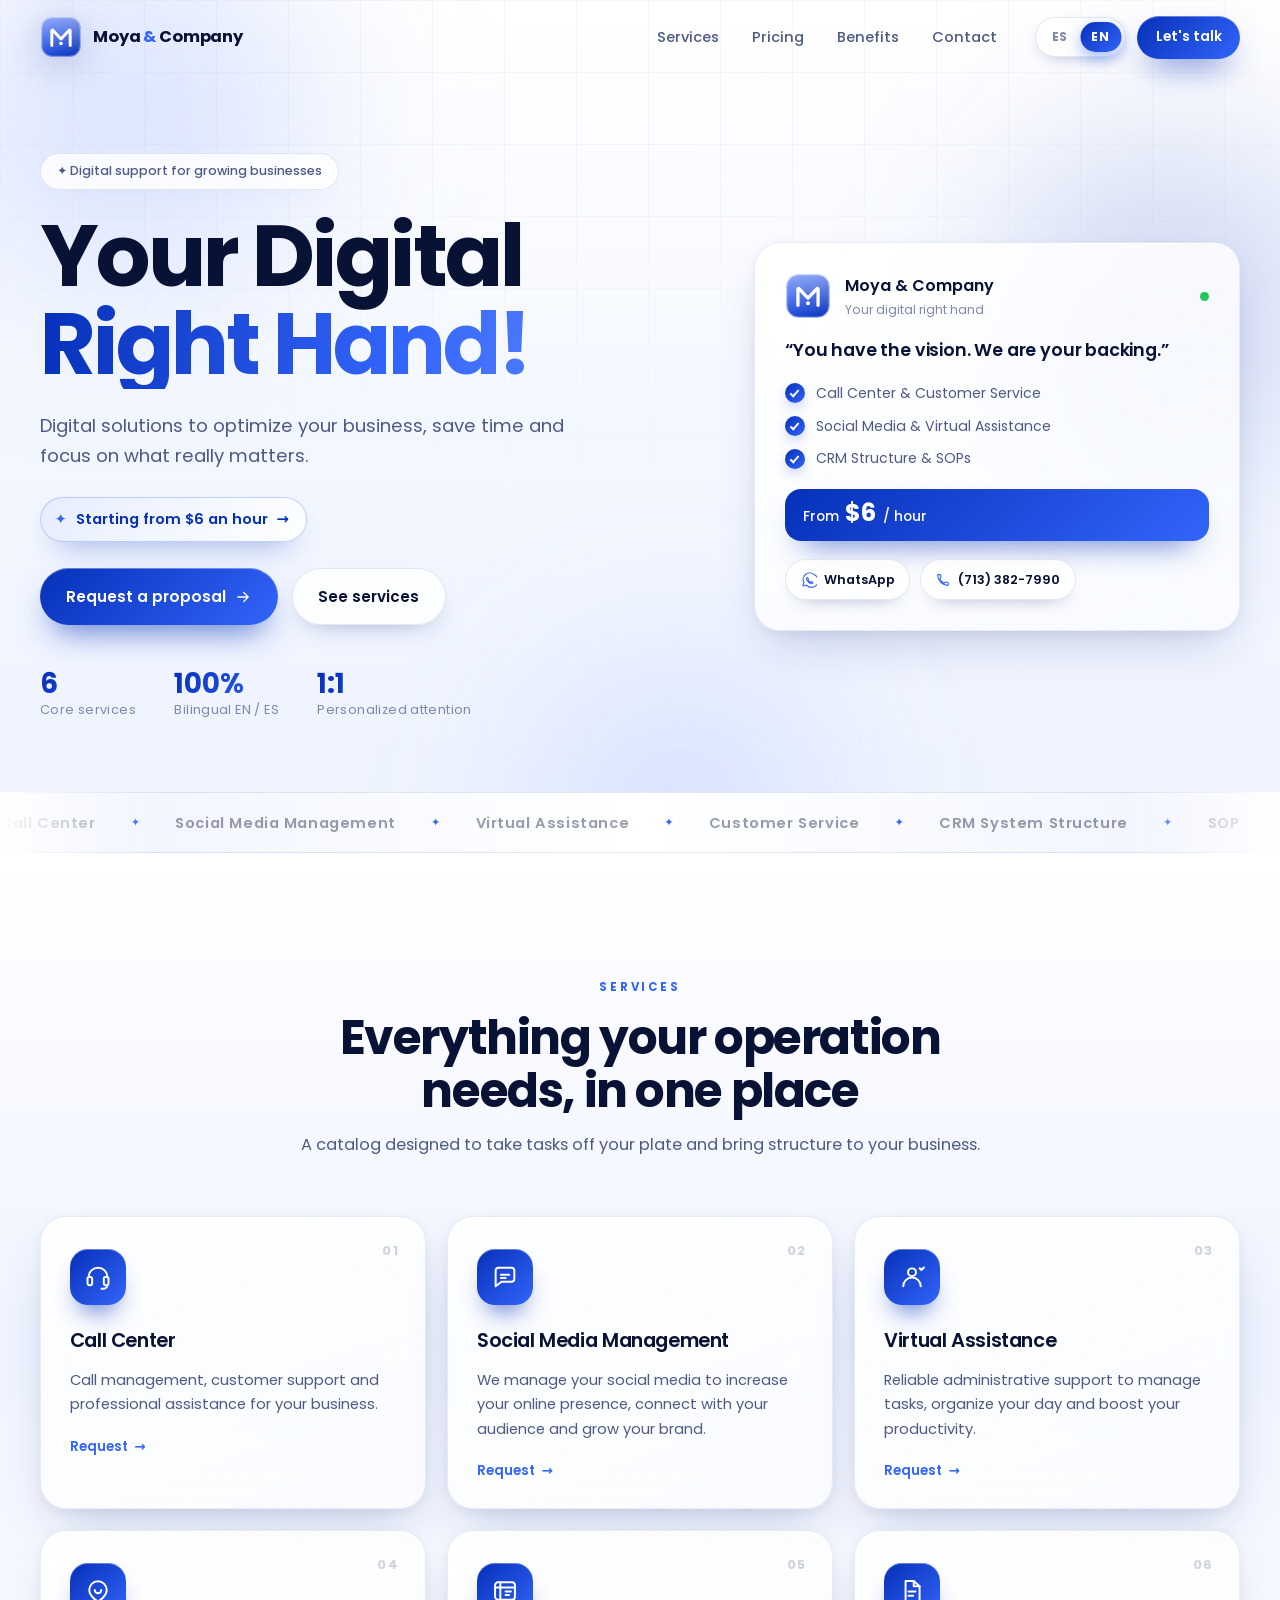
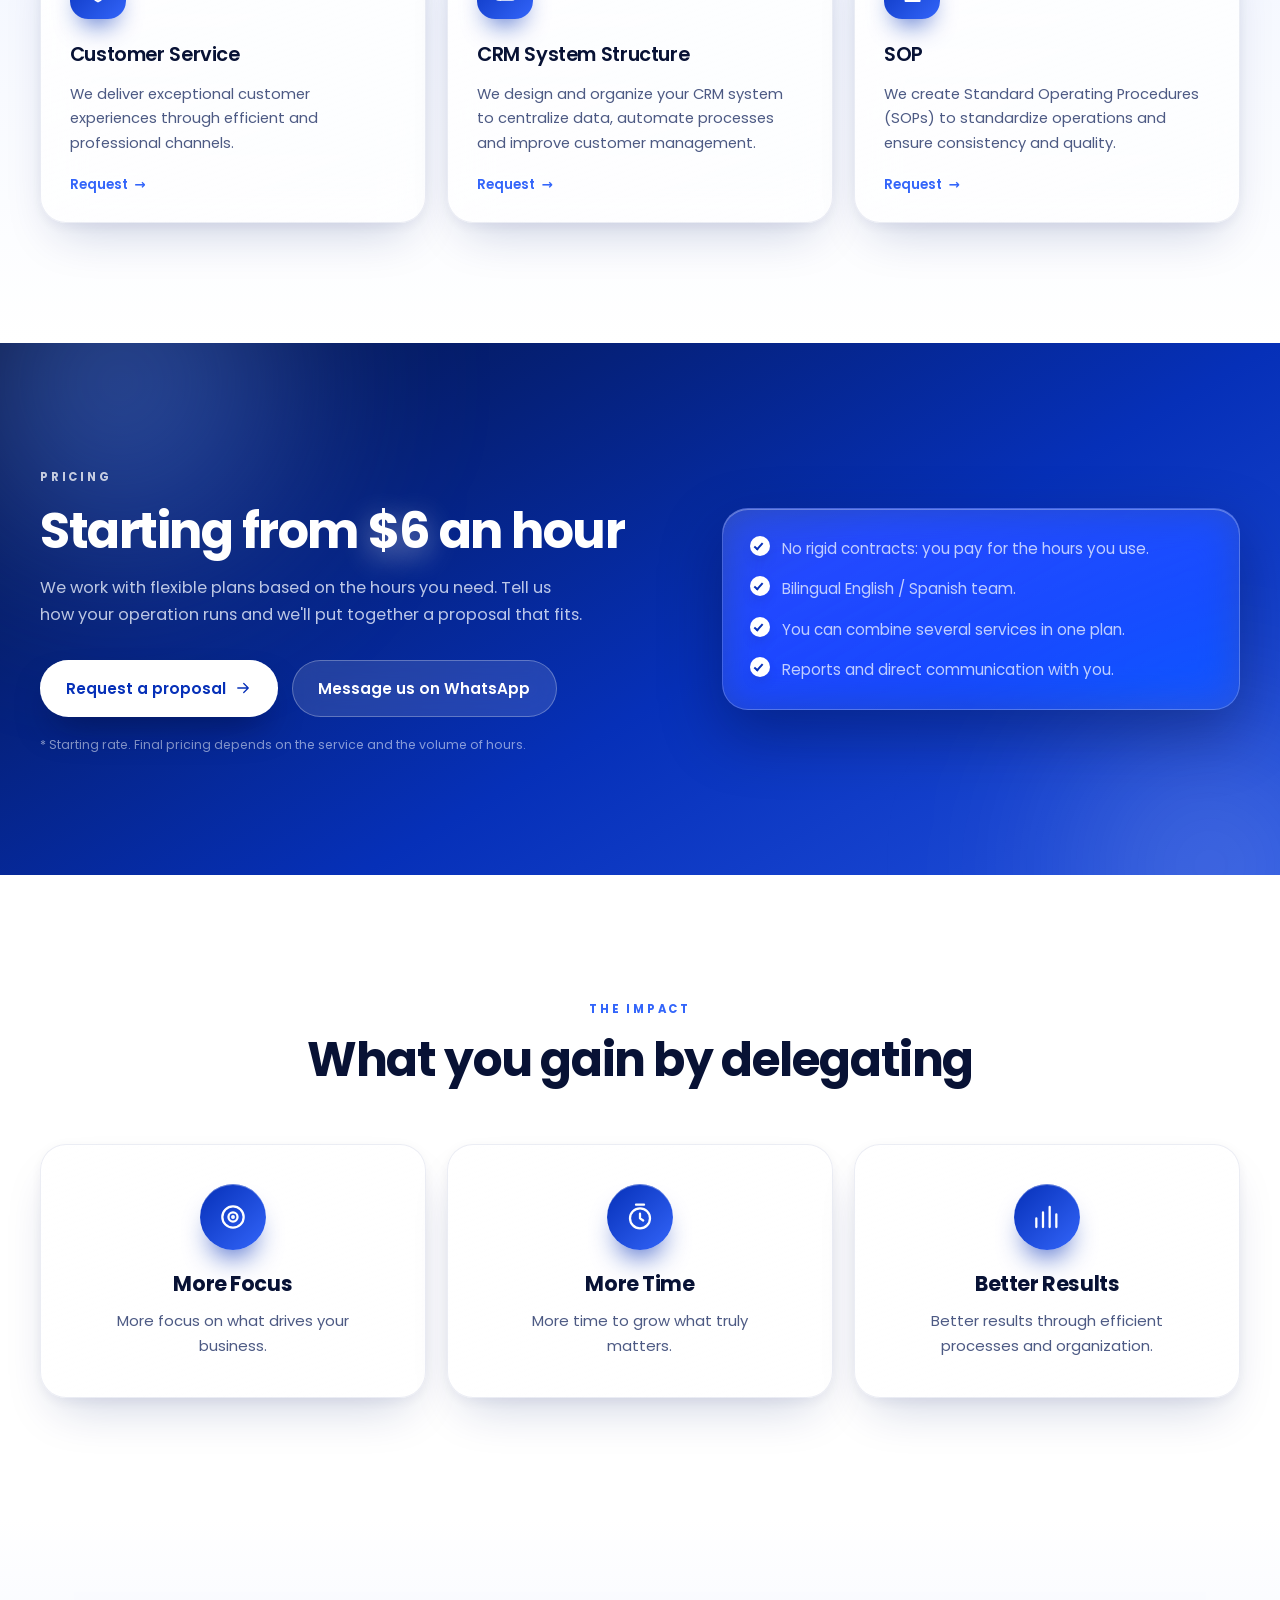
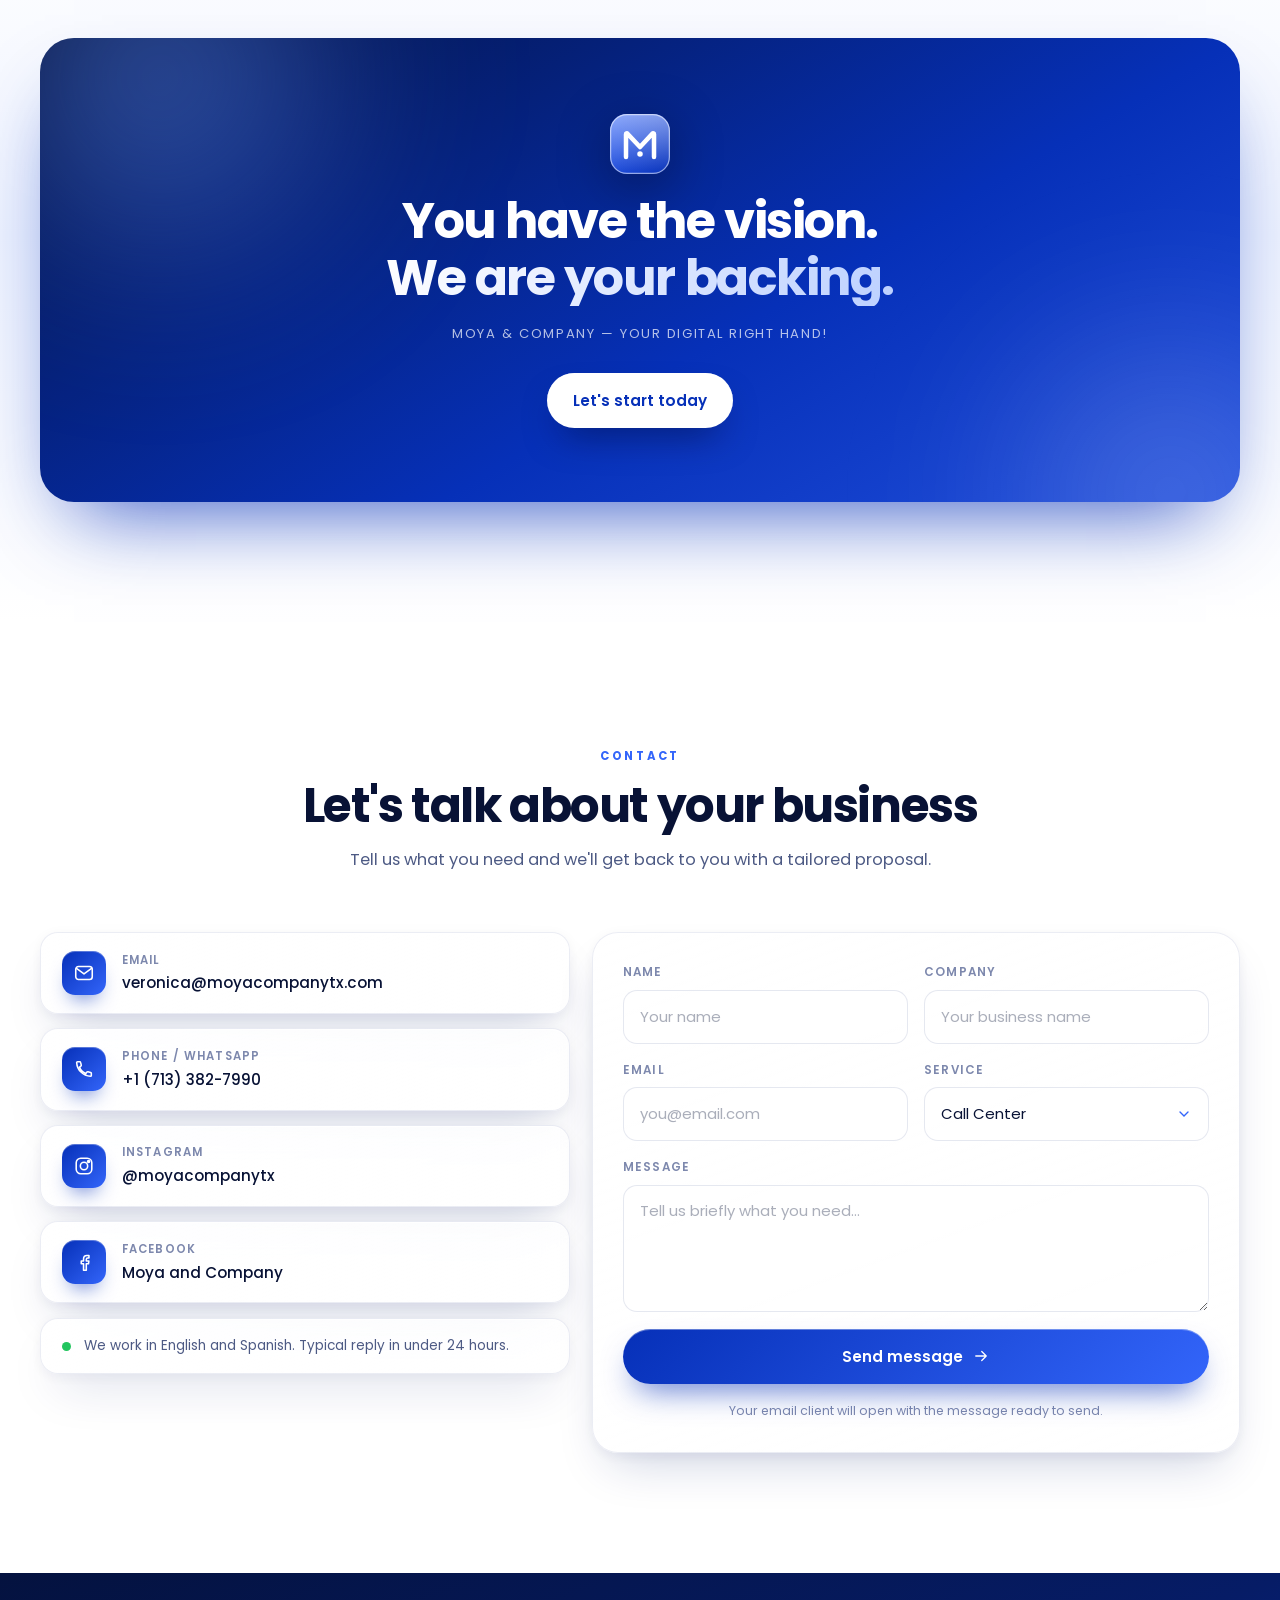
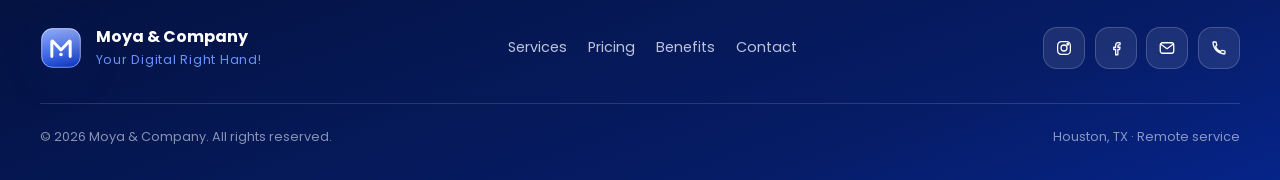
==== commit cb33f740: "Rework site to a white base with alternating sections and add pricing - Rebuild the design system on" ====
--- a/index.html
+++ b/index.html
@@ -5,8 +5,8 @@
 <meta name="viewport" content="width=device-width, initial-scale=1, viewport-fit=cover" />
 <title>Moya &amp; Company — Your Digital Right Hand!</title>
 <meta name="description" data-i18n-attr="content" data-i18n="meta.description"
-      content="Moya &amp; Company — Soluciones digitales para optimizar tu negocio, ahorrar tiempo y enfocarte en lo que realmente importa." />
-<meta name="theme-color" content="#0630b8" />
+      content="Moya &amp; Company — Soluciones digitales para optimizar tu negocio, ahorrar tiempo y enfocarte en lo que realmente importa. Desde $6 la hora." />
+<meta name="theme-color" content="#ffffff" />
 <meta property="og:title" content="Moya &amp; Company — Your Digital Right Hand!" />
 <meta property="og:description" content="Soluciones digitales para optimizar tu negocio, ahorrar tiempo y enfocarte en lo que realmente importa." />
 <meta property="og:type" content="website" />
@@ -29,7 +29,8 @@
     <div class="splash__ring" aria-hidden="true">
       <span class="splash__ring-spin"></span>
       <span class="splash__ring-glow"></span>
-      <img src="assets/img/logo.svg" alt="Moya &amp; Company" class="splash__logo" id="splashLogo" />
+      <!-- LOGO: reemplazar assets/img/logo.svg por el logo definitivo -->
+      <img src="assets/img/logo.svg" alt="Moya &amp; Company" class="splash__logo" />
     </div>
     <p class="splash__name">Moya <span>&amp;</span> Company</p>
     <p class="splash__tag">Your Digital Right Hand!</p>
@@ -37,14 +38,6 @@
   </div>
 </div>
 
-<!-- ============ BACKGROUND FX ============ -->
-<div class="bg" aria-hidden="true">
-  <div class="bg__grid"></div>
-  <div class="bg__blob bg__blob--1"></div>
-  <div class="bg__blob bg__blob--2"></div>
-  <div class="bg__blob bg__blob--3"></div>
-  <div class="bg__noise"></div>
-</div>
 <div class="spotlight" id="spotlight" aria-hidden="true"></div>
 
 <!-- ============ HEADER ============ -->
@@ -57,8 +50,8 @@
 
     <nav class="nav" id="nav" aria-label="Main">
       <a href="#services" data-i18n="nav.services">Servicios</a>
+      <a href="#pricing" data-i18n="nav.pricing">Tarifas</a>
       <a href="#benefits" data-i18n="nav.benefits">Beneficios</a>
-      <a href="#about" data-i18n="nav.about">Nosotros</a>
       <a href="#contact" data-i18n="nav.contact">Contacto</a>
     </nav>
 
@@ -78,8 +71,15 @@
 
 <main id="top">
 
-  <!-- ============ HERO ============ -->
+  <!-- ============ HERO (claro) ============ -->
   <section class="hero">
+    <div class="hero__decor" aria-hidden="true">
+      <span class="orb orb--1"></span>
+      <span class="orb orb--2"></span>
+      <span class="orb orb--3"></span>
+      <span class="hero__grid"></span>
+    </div>
+
     <div class="container hero__inner">
       <div class="hero__copy">
         <span class="chip reveal" data-i18n="hero.chip">✦ Soporte digital para negocios que crecen</span>
@@ -92,6 +92,12 @@
         <p class="hero__sub reveal" data-delay="2" data-i18n="hero.sub">
           Soluciones digitales para optimizar tu negocio, ahorrar tiempo y enfocarte en lo que realmente importa.
         </p>
+
+        <a class="price-badge reveal" data-delay="2" href="#pricing">
+          <span class="price-badge__star" aria-hidden="true">✦</span>
+          <span data-i18n="price.badge">Desde $6 la hora</span>
+          <em aria-hidden="true">→</em>
+        </a>
 
         <div class="hero__cta reveal" data-delay="3">
           <a class="btn btn--primary" href="#contact">
@@ -109,12 +115,11 @@
       </div>
 
       <aside class="hero__card glass reveal" data-delay="2" aria-label="Moya &amp; Company">
-        <div class="hero__card-glow" aria-hidden="true"></div>
         <div class="hero__card-top">
           <img src="assets/img/logo.svg" alt="" class="hero__card-logo" />
           <div>
             <p class="hero__card-name">Moya &amp; Company</p>
-            <p class="hero__card-role" data-i18n="hero.card.role">Digital Operations Partner</p>
+            <p class="hero__card-role" data-i18n="hero.card.role">Tu mano derecha digital</p>
           </div>
           <span class="dot-live" title="online" aria-hidden="true"></span>
         </div>
@@ -124,10 +129,16 @@
         </p>
 
         <ul class="hero__card-list">
-          <li><i class="tick" aria-hidden="true"></i><span data-i18n="hero.card.l1">Call Center &amp; Customer Service</span></li>
-          <li><i class="tick" aria-hidden="true"></i><span data-i18n="hero.card.l2">Social Media &amp; Virtual Assistance</span></li>
-          <li><i class="tick" aria-hidden="true"></i><span data-i18n="hero.card.l3">CRM Structure &amp; SOPs</span></li>
+          <li><i class="tick" aria-hidden="true"></i><span data-i18n="hero.card.l1">Call Center y Customer Service</span></li>
+          <li><i class="tick" aria-hidden="true"></i><span data-i18n="hero.card.l2">Redes sociales y asistencia virtual</span></li>
+          <li><i class="tick" aria-hidden="true"></i><span data-i18n="hero.card.l3">Estructura de CRM y SOPs</span></li>
         </ul>
+
+        <div class="hero__card-price">
+          <span data-i18n="price.from">Desde</span>
+          <strong>$6</strong>
+          <span data-i18n="price.hour">/ hora</span>
+        </div>
 
         <div class="hero__card-actions">
           <a class="mini-btn" href="https://wa.me/17133827990" target="_blank" rel="noopener">
@@ -152,8 +163,8 @@
     </div>
   </div>
 
-  <!-- ============ SERVICES ============ -->
-  <section class="section" id="services">
+  <!-- ============ SERVICIOS (blanco) ============ -->
+  <section class="section section--soft" id="services">
     <div class="container">
       <header class="section__head reveal">
         <span class="eyebrow" data-i18n="services.eyebrow">Servicios</span>
@@ -225,8 +236,42 @@
     </div>
   </section>
 
-  <!-- ============ BENEFITS ============ -->
-  <section class="section section--tight" id="benefits">
+  <!-- ============ TARIFAS (azul) ============ -->
+  <section class="section section--dark on-dark" id="pricing">
+    <div class="section__decor" aria-hidden="true">
+      <span class="orb orb--d1"></span>
+      <span class="orb orb--d2"></span>
+    </div>
+    <div class="container pricing">
+      <div class="pricing__copy reveal">
+        <span class="eyebrow" data-i18n="price.eyebrow">Tarifas</span>
+        <h2 class="pricing__title">
+          <span data-i18n="price.title.a">Desde</span>
+          <span class="pricing__amount">$6</span>
+          <span data-i18n="price.title.b">la hora</span>
+        </h2>
+        <p class="pricing__sub" data-i18n="price.sub">Trabajamos con planes flexibles según las horas que necesites. Cuéntanos cómo funciona tu operación y armamos una propuesta a tu medida.</p>
+        <div class="pricing__cta">
+          <a class="btn btn--white" href="#contact">
+            <span data-i18n="price.cta">Solicitar propuesta</span>
+            <svg viewBox="0 0 24 24" class="btn__ico" aria-hidden="true"><path d="M5 12h14M13 6l6 6-6 6"/></svg>
+          </a>
+          <a class="btn btn--ghost" href="https://wa.me/17133827990" target="_blank" rel="noopener" data-i18n="price.cta2">Escribir por WhatsApp</a>
+        </div>
+        <p class="pricing__note" data-i18n="price.note">* Tarifa inicial. El precio final depende del servicio y del volumen de horas.</p>
+      </div>
+
+      <ul class="pricing__list reveal" data-delay="2">
+        <li><i class="tick" aria-hidden="true"></i><span data-i18n="price.f1">Sin contratos rígidos: pagas por las horas que usas.</span></li>
+        <li><i class="tick" aria-hidden="true"></i><span data-i18n="price.f2">Equipo bilingüe español / inglés.</span></li>
+        <li><i class="tick" aria-hidden="true"></i><span data-i18n="price.f3">Puedes combinar varios servicios en un mismo plan.</span></li>
+        <li><i class="tick" aria-hidden="true"></i><span data-i18n="price.f4">Reportes y comunicación directa contigo.</span></li>
+      </ul>
+    </div>
+  </section>
+
+  <!-- ============ BENEFICIOS (gris claro) ============ -->
+  <section class="section section--white" id="benefits">
     <div class="container">
       <header class="section__head reveal">
         <span class="eyebrow" data-i18n="ben.eyebrow">El impacto</span>
@@ -261,24 +306,27 @@
     </div>
   </section>
 
-  <!-- ============ QUOTE / ABOUT ============ -->
-  <section class="section" id="about">
+  <!-- ============ CIERRE (panel azul) ============ -->
+  <section class="section section--soft" id="about">
     <div class="container">
-      <div class="quote glass reveal">
-        <div class="quote__glow" aria-hidden="true"></div>
+      <div class="quote on-dark reveal">
+        <div class="quote__decor" aria-hidden="true">
+          <span class="orb orb--d1"></span>
+          <span class="orb orb--d2"></span>
+        </div>
         <img src="assets/img/logo.svg" alt="" class="quote__logo" />
         <p class="quote__text">
           <span data-i18n="quote.a">Tienes la visión.</span>
-          <span class="grad" data-i18n="quote.b">Nosotros somos tu respaldo.</span>
+          <span class="quote__accent" data-i18n="quote.b">Nosotros somos tu respaldo.</span>
         </p>
         <p class="quote__sub" data-i18n="quote.sub">Moya &amp; Company — Your Digital Right Hand!</p>
-        <a class="btn btn--primary" href="#contact" data-i18n="quote.cta">Empecemos hoy</a>
-      </div>
-    </div>
-  </section>
-
-  <!-- ============ CONTACT ============ -->
-  <section class="section" id="contact">
+        <a class="btn btn--white" href="#contact" data-i18n="quote.cta">Empecemos hoy</a>
+      </div>
+    </div>
+  </section>
+
+  <!-- ============ CONTACTO (blanco) ============ -->
+  <section class="section section--white" id="contact">
     <div class="container">
       <header class="section__head reveal">
         <span class="eyebrow" data-i18n="contact.eyebrow">Contacto</span>
@@ -378,8 +426,8 @@
   </section>
 </main>
 
-<!-- ============ FOOTER ============ -->
-<footer class="footer">
+<!-- ============ FOOTER (azul profundo) ============ -->
+<footer class="footer on-dark">
   <div class="container footer__inner">
     <div class="footer__brand">
       <img src="assets/img/logo.svg" alt="" class="brand__logo" />
@@ -391,6 +439,7 @@
 
     <nav class="footer__nav" aria-label="Footer">
       <a href="#services" data-i18n="nav.services">Servicios</a>
+      <a href="#pricing" data-i18n="nav.pricing">Tarifas</a>
       <a href="#benefits" data-i18n="nav.benefits">Beneficios</a>
       <a href="#contact" data-i18n="nav.contact">Contacto</a>
     </nav>
--- a/assets/css/styles.css
+++ b/assets/css/styles.css
@@ -1,35 +1,48 @@
 /* =========================================================
    Moya & Company — Your Digital Right Hand!
-   Brand: #0630b8 (deep blue) · #3365fa (electric blue) · white
-   Type: Poppins
+   Base blanca + secciones alternadas (blanco / hielo / azul)
+   Marca: #0630b8 · #3365fa · blanco   ·   Tipografía: Poppins
    ========================================================= */
 
 :root{
-  /* Brand */
-  --blue-900:#020a2e;
-  --blue-800:#04123f;
-  --blue-700:#061c66;
+  /* Marca */
   --blue:#0630b8;
   --blue-400:#3365fa;
   --blue-300:#6a92ff;
-  --white:#ffffff;
-
-  --ink:#e9efff;
-  --ink-dim:rgba(233,239,255,.72);
-  --ink-soft:rgba(233,239,255,.55);
-
-  /* Glass */
-  --glass-bg:rgba(255,255,255,.07);
-  --glass-bg-2:rgba(255,255,255,.11);
-  --glass-brd:rgba(255,255,255,.16);
-  --glass-shadow:0 24px 60px rgba(2,8,40,.45);
+  --blue-100:#e5ecff;
+  --blue-50:#f2f6ff;
+  --navy:#081235;
+
+  /* Tokens de tema — valores CLAROS por defecto */
+  --ink:#0c1638;
+  --ink-dim:#4d5a84;
+  --ink-soft:#7d88ad;
+  --line:rgba(9,30,110,.10);
+
+  --glass-bg:linear-gradient(160deg,rgba(255,255,255,.92),rgba(255,255,255,.66));
+  --glass-brd:rgba(9,30,110,.08);
+  --glass-shadow:0 24px 50px -18px rgba(9,30,110,.22),0 4px 14px rgba(9,30,110,.06);
+  --glass-inset:inset 0 1px 0 rgba(255,255,255,1);
+  --glass-blur:blur(20px) saturate(160%);
 
   --radius:26px;
-  --radius-sm:16px;
+  --radius-sm:18px;
   --container:1200px;
 
   --ease:cubic-bezier(.22,.85,.3,1);
-  --t:.45s var(--ease);
+}
+
+/* Tokens OSCUROS — se aplican a cualquier bloque marcado .on-dark */
+.on-dark{
+  --ink:#f2f6ff;
+  --ink-dim:rgba(238,243,255,.78);
+  --ink-soft:rgba(238,243,255,.56);
+  --line:rgba(255,255,255,.14);
+  --glass-bg:linear-gradient(160deg,rgba(255,255,255,.16),rgba(255,255,255,.05));
+  --glass-brd:rgba(255,255,255,.2);
+  --glass-shadow:0 24px 60px rgba(2,10,50,.35);
+  --glass-inset:inset 0 1px 0 rgba(255,255,255,.3);
+  color:var(--ink);
 }
 
 *,*::before,*::after{box-sizing:border-box}
@@ -41,7 +54,7 @@
   font-family:"Poppins",system-ui,-apple-system,"Segoe UI",sans-serif;
   font-weight:400;
   color:var(--ink);
-  background:var(--blue-900);
+  background:#ffffff;
   line-height:1.65;
   overflow-x:hidden;
   -webkit-font-smoothing:antialiased;
@@ -56,41 +69,30 @@
     stroke-linecap:round;stroke-linejoin:round}
 
 ::selection{background:var(--blue-400);color:#fff}
-
-:focus-visible{outline:2px solid var(--blue-300);outline-offset:3px;border-radius:10px}
-
-.container{width:min(100% - 2.5rem,var(--container));margin-inline:auto}
-
-/* ---------------------------------------------------------
-   BACKGROUND
-   --------------------------------------------------------- */
-.bg{position:fixed;inset:0;z-index:-2;overflow:hidden;
-  background:
-    radial-gradient(1200px 800px at 78% -10%, rgba(51,101,250,.34), transparent 60%),
-    radial-gradient(900px 700px at 8% 12%, rgba(6,48,184,.42), transparent 62%),
-    linear-gradient(180deg,#020a2e 0%,#04123f 45%,#020a2e 100%);
-}
-.bg__grid{position:absolute;inset:-2px;
-  background-image:linear-gradient(rgba(255,255,255,.045) 1px,transparent 1px),
-                   linear-gradient(90deg,rgba(255,255,255,.045) 1px,transparent 1px);
-  background-size:72px 72px;
-  mask-image:radial-gradient(120% 90% at 50% 0%,#000 25%,transparent 78%);
-  -webkit-mask-image:radial-gradient(120% 90% at 50% 0%,#000 25%,transparent 78%);
-}
-.bg__blob{position:absolute;border-radius:50%;filter:blur(90px);opacity:.5;will-change:transform}
-.bg__blob--1{width:46vw;height:46vw;left:-10vw;top:-8vw;background:radial-gradient(circle,#0630b8,transparent 68%);animation:float1 22s ease-in-out infinite}
-.bg__blob--2{width:40vw;height:40vw;right:-8vw;top:18vh;background:radial-gradient(circle,#3365fa,transparent 68%);animation:float2 26s ease-in-out infinite}
-.bg__blob--3{width:52vw;height:52vw;left:22vw;bottom:-24vw;background:radial-gradient(circle,#1d47d6,transparent 70%);animation:float1 30s ease-in-out infinite reverse}
-.bg__noise{position:absolute;inset:0;opacity:.28;mix-blend-mode:overlay;
-  background-image:url("data:image/svg+xml,%3Csvg xmlns='http://www.w3.org/2000/svg' width='160' height='160'%3E%3Cfilter id='n'%3E%3CfeTurbulence type='fractalNoise' baseFrequency='.85' numOctaves='3'/%3E%3C/filter%3E%3Crect width='100%25' height='100%25' filter='url(%23n)' opacity='.5'/%3E%3C/svg%3E");
-}
+:focus-visible{outline:2px solid var(--blue-400);outline-offset:3px;border-radius:10px}
+
+.container{position:relative;z-index:1;width:min(100% - 2.5rem,var(--container));margin-inline:auto}
+
+/* ---------------------------------------------------------
+   ORBES DECORATIVOS
+   --------------------------------------------------------- */
+.orb{position:absolute;border-radius:50%;filter:blur(80px);pointer-events:none}
+.orb--1{width:44vw;height:44vw;max-width:640px;max-height:640px;left:-12vw;top:-14vw;
+  background:radial-gradient(circle,rgba(51,101,250,.22),transparent 68%);animation:float1 24s ease-in-out infinite}
+.orb--2{width:38vw;height:38vw;max-width:560px;max-height:560px;right:-10vw;top:6vh;
+  background:radial-gradient(circle,rgba(6,48,184,.24),transparent 68%);animation:float2 28s ease-in-out infinite}
+.orb--3{width:30vw;height:30vw;max-width:420px;max-height:420px;left:38vw;bottom:-16vw;
+  background:radial-gradient(circle,rgba(106,146,255,.28),transparent 70%);animation:float1 32s ease-in-out infinite reverse}
+.orb--d1{width:520px;height:520px;left:-140px;top:-220px;
+  background:radial-gradient(circle,rgba(102,150,255,.55),transparent 66%);animation:float1 26s ease-in-out infinite}
+.orb--d2{width:460px;height:460px;right:-160px;bottom:-220px;
+  background:radial-gradient(circle,rgba(255,255,255,.24),transparent 66%);animation:float2 30s ease-in-out infinite}
 @keyframes float1{0%,100%{transform:translate3d(0,0,0) scale(1)}50%{transform:translate3d(6%,7%,0) scale(1.12)}}
 @keyframes float2{0%,100%{transform:translate3d(0,0,0) scale(1.05)}50%{transform:translate3d(-7%,5%,0) scale(.92)}}
 
-.spotlight{position:fixed;z-index:-1;pointer-events:none;width:620px;height:620px;
-  left:0;top:0;margin:-310px 0 0 -310px;opacity:0;transition:opacity .6s ease;
-  background:radial-gradient(circle,rgba(51,101,250,.20),transparent 62%);
-  will-change:transform}
+.spotlight{position:fixed;z-index:0;pointer-events:none;width:560px;height:560px;
+  left:0;top:0;margin:-280px 0 0 -280px;opacity:0;transition:opacity .6s ease;
+  background:radial-gradient(circle,rgba(51,101,250,.13),transparent 62%);will-change:transform}
 @media (hover:hover) and (pointer:fine){.spotlight.is-on{opacity:1}}
 
 /* ---------------------------------------------------------
@@ -98,57 +100,48 @@
    --------------------------------------------------------- */
 .glass{
   position:relative;
-  background:linear-gradient(160deg,rgba(255,255,255,.12),rgba(255,255,255,.04));
+  background:var(--glass-bg);
   border:1px solid var(--glass-brd);
   border-radius:var(--radius);
-  backdrop-filter:blur(22px) saturate(140%);
-  -webkit-backdrop-filter:blur(22px) saturate(140%);
-  box-shadow:var(--glass-shadow),inset 0 1px 0 rgba(255,255,255,.28);
-}
-.glass::after{
-  content:"";position:absolute;inset:0;border-radius:inherit;pointer-events:none;
-  background:linear-gradient(140deg,rgba(255,255,255,.30),transparent 34%,transparent 66%,rgba(255,255,255,.14));
-  -webkit-mask:linear-gradient(#000 0 0) content-box,linear-gradient(#000 0 0);
-  mask:linear-gradient(#000 0 0) content-box,linear-gradient(#000 0 0);
-  -webkit-mask-composite:xor;mask-composite:exclude;
-  padding:1px;opacity:.8;
+  backdrop-filter:var(--glass-blur);
+  -webkit-backdrop-filter:var(--glass-blur);
+  box-shadow:var(--glass-shadow),var(--glass-inset);
 }
 
 /* ---------------------------------------------------------
    SPLASH
    --------------------------------------------------------- */
 .splash{position:fixed;inset:0;z-index:200;display:grid;place-items:center;
-  background:linear-gradient(160deg,#020a2e,#061c66 55%,#0630b8);
+  background:linear-gradient(165deg,#ffffff 0%,#f0f4ff 45%,#e3ebff 100%);
   transition:opacity .8s var(--ease),visibility .8s}
 .splash.is-hidden{opacity:0;visibility:hidden;pointer-events:none}
 .splash__aurora{position:absolute;inset:0;overflow:hidden;
-  background:radial-gradient(600px 600px at 30% 30%,rgba(51,101,250,.55),transparent 60%),
-             radial-gradient(600px 600px at 72% 70%,rgba(6,48,184,.65),transparent 62%);
+  background:radial-gradient(520px 520px at 30% 28%,rgba(51,101,250,.20),transparent 62%),
+             radial-gradient(560px 560px at 72% 74%,rgba(6,48,184,.16),transparent 64%);
   animation:auroraPulse 4s ease-in-out infinite}
-@keyframes auroraPulse{0%,100%{opacity:.75;transform:scale(1)}50%{opacity:1;transform:scale(1.08)}}
+@keyframes auroraPulse{0%,100%{opacity:.8;transform:scale(1)}50%{opacity:1;transform:scale(1.07)}}
 .splash__inner{position:relative;display:grid;justify-items:center;gap:.35rem;text-align:center;padding:2rem}
-.splash__ring{position:relative;width:148px;height:148px;display:grid;place-items:center;margin-bottom:1.4rem}
+.splash__ring{position:relative;width:150px;height:150px;display:grid;place-items:center;margin-bottom:1.5rem}
 .splash__ring-spin{position:absolute;inset:0;border-radius:50%;
-  background:conic-gradient(from 0deg,transparent 0 62%,rgba(255,255,255,.9) 82%,transparent 100%);
+  background:conic-gradient(from 0deg,transparent 0 62%,var(--blue-400) 84%,transparent 100%);
   -webkit-mask:radial-gradient(farthest-side,transparent calc(100% - 3px),#000 calc(100% - 3px));
   mask:radial-gradient(farthest-side,transparent calc(100% - 3px),#000 calc(100% - 3px));
   animation:spin 1.5s linear infinite}
-.splash__ring-glow{position:absolute;inset:-16px;border-radius:50%;
-  background:radial-gradient(circle,rgba(255,255,255,.28),transparent 66%);
+.splash__ring-glow{position:absolute;inset:-14px;border-radius:50%;
+  background:radial-gradient(circle,rgba(51,101,250,.22),transparent 66%);
   animation:auroraPulse 2.6s ease-in-out infinite}
 .splash__logo{width:96px;height:96px;object-fit:contain;
-  filter:drop-shadow(0 12px 30px rgba(0,0,0,.4));
+  filter:drop-shadow(0 14px 30px rgba(9,30,110,.22));
   animation:logoIn 1.2s var(--ease) both}
 @keyframes spin{to{transform:rotate(360deg)}}
-@keyframes logoIn{0%{opacity:0;transform:scale(.7)}100%{opacity:1;transform:scale(1)}}
-.splash__name{margin:0;font-weight:700;font-size:clamp(1.5rem,4.5vw,2rem);letter-spacing:.01em;color:#fff;
-  animation:up .9s .2s var(--ease) both}
-.splash__name span{color:var(--blue-300)}
-.splash__tag{margin:.1rem 0 0;font-weight:300;letter-spacing:.28em;text-transform:uppercase;
-  font-size:.68rem;color:rgba(255,255,255,.75);animation:up .9s .35s var(--ease) both}
-.splash__bar{margin-top:1.6rem;width:180px;height:3px;border-radius:99px;background:rgba(255,255,255,.18);overflow:hidden}
-.splash__bar i{display:block;height:100%;width:40%;border-radius:99px;background:#fff;
-  animation:load 1.5s var(--ease) infinite}
+@keyframes logoIn{0%{opacity:0;transform:scale(.72)}100%{opacity:1;transform:scale(1)}}
+.splash__name{margin:0;font-weight:700;font-size:clamp(1.5rem,4.5vw,2rem);color:var(--navy)}
+.splash__name span{color:var(--blue-400)}
+.splash__tag{margin:.1rem 0 0;font-weight:400;letter-spacing:.28em;text-transform:uppercase;
+  font-size:.68rem;color:var(--ink-soft);animation:up .9s .3s var(--ease) both}
+.splash__bar{margin-top:1.6rem;width:180px;height:3px;border-radius:99px;background:var(--blue-100);overflow:hidden}
+.splash__bar i{display:block;height:100%;width:40%;border-radius:99px;
+  background:linear-gradient(90deg,var(--blue),var(--blue-400));animation:load 1.5s var(--ease) infinite}
 @keyframes load{0%{transform:translateX(-110%)}100%{transform:translateX(360%)}}
 @keyframes up{from{opacity:0;transform:translateY(14px)}to{opacity:1;transform:none}}
 
@@ -156,34 +149,35 @@
    HEADER
    --------------------------------------------------------- */
 .header{position:fixed;top:0;left:0;right:0;z-index:100;padding:1rem 0;
-  transition:padding .4s var(--ease),background .4s var(--ease),backdrop-filter .4s,box-shadow .4s}
-.header.is-stuck{padding:.5rem 0;background:rgba(4,14,52,.62);
-  backdrop-filter:blur(18px) saturate(150%);-webkit-backdrop-filter:blur(18px) saturate(150%);
-  box-shadow:0 1px 0 rgba(255,255,255,.08),0 16px 40px rgba(2,8,40,.35)}
+  transition:padding .4s var(--ease),background .4s var(--ease),box-shadow .4s}
+.header.is-stuck{padding:.5rem 0;background:rgba(255,255,255,.82);
+  backdrop-filter:blur(18px) saturate(170%);-webkit-backdrop-filter:blur(18px) saturate(170%);
+  box-shadow:0 1px 0 var(--line),0 14px 34px -20px rgba(9,30,110,.35)}
 .header__inner{display:flex;align-items:center;gap:1.25rem}
 
-.brand{display:flex;align-items:center;gap:.7rem;font-weight:700;letter-spacing:-.01em;flex:0 0 auto}
-.brand__logo{width:42px;height:42px;object-fit:contain;filter:drop-shadow(0 6px 16px rgba(51,101,250,.5))}
+.brand{display:flex;align-items:center;gap:.7rem;font-weight:700;letter-spacing:-.01em;flex:0 0 auto;color:var(--navy)}
+.brand__logo{width:42px;height:42px;object-fit:contain;filter:drop-shadow(0 8px 18px rgba(9,30,110,.22))}
 .brand__text{font-size:1.02rem;white-space:nowrap}
-.brand__amp{color:var(--blue-300)}
-
-.nav{margin-left:auto;display:flex;gap:.35rem;align-items:center}
+.brand__amp{color:var(--blue-400)}
+
+.nav{margin-left:auto;display:flex;gap:.25rem;align-items:center}
 .nav a{position:relative;padding:.55rem .9rem;border-radius:99px;font-size:.92rem;font-weight:500;
   color:var(--ink-dim);transition:color .3s,background .3s}
 .nav a::after{content:"";position:absolute;left:50%;bottom:.34rem;width:0;height:2px;border-radius:2px;
-  background:linear-gradient(90deg,var(--blue-400),#fff);transform:translateX(-50%);transition:width .35s var(--ease)}
-.nav a:hover{color:#fff;background:rgba(255,255,255,.07)}
+  background:linear-gradient(90deg,var(--blue),var(--blue-400));transform:translateX(-50%);transition:width .35s var(--ease)}
+.nav a:hover{color:var(--navy);background:rgba(9,30,110,.05)}
 .nav a:hover::after,.nav a.is-active::after{width:42%}
-.nav a.is-active{color:#fff}
+.nav a.is-active{color:var(--blue)}
 
 .header__actions{display:flex;align-items:center;gap:.7rem;margin-left:.25rem}
 
 .lang{position:relative;display:flex;padding:4px;border-radius:99px;
-  background:rgba(255,255,255,.08);border:1px solid var(--glass-brd);
+  background:rgba(255,255,255,.75);border:1px solid var(--line);
+  box-shadow:0 6px 16px -8px rgba(9,30,110,.35);
   backdrop-filter:blur(12px);-webkit-backdrop-filter:blur(12px)}
 .lang__pill{position:absolute;top:4px;left:4px;width:calc(50% - 4px);height:calc(100% - 8px);
   border-radius:99px;background:linear-gradient(135deg,var(--blue),var(--blue-400));
-  box-shadow:0 6px 18px rgba(51,101,250,.5);transition:transform .4s var(--ease)}
+  box-shadow:0 6px 16px rgba(51,101,250,.45);transition:transform .4s var(--ease)}
 .lang.is-en .lang__pill{transform:translateX(100%)}
 .lang__btn{position:relative;z-index:1;border:0;background:none;cursor:pointer;
   padding:.3rem .72rem;border-radius:99px;font-size:.76rem;font-weight:700;letter-spacing:.06em;
@@ -191,15 +185,17 @@
 .lang__btn.is-active{color:#fff}
 
 .burger{display:none;width:42px;height:42px;border-radius:14px;cursor:pointer;
-  border:1px solid var(--glass-brd);background:rgba(255,255,255,.07);
-  padding:0;place-items:center;align-content:center;gap:5px}
-.burger span{display:block;width:18px;height:2px;border-radius:2px;background:#fff;transition:transform .35s var(--ease),opacity .25s}
+  border:1px solid var(--line);background:rgba(255,255,255,.8);
+  padding:0;place-items:center;align-content:center;gap:5px;
+  box-shadow:0 6px 16px -8px rgba(9,30,110,.35)}
+.burger span{display:block;width:18px;height:2px;border-radius:2px;background:var(--navy);
+  transition:transform .35s var(--ease),opacity .25s}
 .burger[aria-expanded="true"] span:nth-child(1){transform:translateY(7px) rotate(45deg)}
 .burger[aria-expanded="true"] span:nth-child(2){opacity:0}
 .burger[aria-expanded="true"] span:nth-child(3){transform:translateY(-7px) rotate(-45deg)}
 
 /* ---------------------------------------------------------
-   BUTTONS
+   BOTONES
    --------------------------------------------------------- */
 .btn{position:relative;display:inline-flex;align-items:center;justify-content:center;gap:.55rem;
   padding:.95rem 1.6rem;border-radius:99px;font-weight:600;font-size:.95rem;cursor:pointer;border:0;
@@ -207,212 +203,278 @@
   white-space:nowrap}
 .btn__ico{width:18px;height:18px;transition:transform .35s var(--ease)}
 .btn:hover .btn__ico{transform:translateX(4px)}
+
 .btn--primary{color:#fff;background:linear-gradient(135deg,var(--blue) 0%,var(--blue-400) 100%);
-  box-shadow:0 14px 34px rgba(6,48,184,.55),inset 0 1px 0 rgba(255,255,255,.35)}
+  box-shadow:0 16px 32px -12px rgba(6,48,184,.7),inset 0 1px 0 rgba(255,255,255,.35)}
 .btn--primary::before{content:"";position:absolute;inset:0;
-  background:linear-gradient(120deg,transparent 20%,rgba(255,255,255,.45),transparent 80%);
+  background:linear-gradient(120deg,transparent 20%,rgba(255,255,255,.4),transparent 80%);
   transform:translateX(-120%);transition:transform .8s var(--ease)}
 .btn--primary:hover::before{transform:translateX(120%)}
-.btn--primary:hover{transform:translateY(-3px);box-shadow:0 20px 46px rgba(51,101,250,.6),inset 0 1px 0 rgba(255,255,255,.4)}
-.btn--ghost{color:#fff;background:rgba(255,255,255,.08);border:1px solid var(--glass-brd);
+.btn--primary:hover{transform:translateY(-3px);box-shadow:0 22px 44px -14px rgba(51,101,250,.8),inset 0 1px 0 rgba(255,255,255,.4)}
+
+.btn--ghost{color:var(--navy);background:rgba(255,255,255,.85);border:1px solid var(--line);
+  box-shadow:0 10px 26px -16px rgba(9,30,110,.5);
   backdrop-filter:blur(12px);-webkit-backdrop-filter:blur(12px)}
-.btn--ghost:hover{background:rgba(255,255,255,.16);transform:translateY(-3px)}
+.btn--ghost:hover{background:#fff;transform:translateY(-3px);box-shadow:0 18px 34px -18px rgba(9,30,110,.6)}
+.on-dark .btn--ghost{color:#fff;background:rgba(255,255,255,.12);border-color:rgba(255,255,255,.28);box-shadow:none}
+.on-dark .btn--ghost:hover{background:rgba(255,255,255,.22)}
+
+.btn--white{color:var(--blue);background:#fff;
+  box-shadow:0 18px 36px -14px rgba(2,10,50,.6),inset 0 1px 0 rgba(255,255,255,.6)}
+.btn--white:hover{transform:translateY(-3px);box-shadow:0 24px 46px -16px rgba(2,10,50,.7)}
+
 .btn--sm{padding:.62rem 1.15rem;font-size:.86rem}
 .btn--block{width:100%}
 
 .mini-btn{display:inline-flex;align-items:center;gap:.45rem;padding:.55rem .9rem;border-radius:99px;
-  font-size:.8rem;font-weight:600;background:rgba(255,255,255,.09);border:1px solid var(--glass-brd);
+  font-size:.8rem;font-weight:600;color:var(--navy);
+  background:rgba(255,255,255,.8);border:1px solid var(--line);
+  box-shadow:0 8px 20px -14px rgba(9,30,110,.6);
   transition:background .3s,transform .3s var(--ease)}
-.mini-btn svg{width:16px;height:16px}
-.mini-btn:hover{background:rgba(255,255,255,.18);transform:translateY(-2px)}
-
-/* ---------------------------------------------------------
-   HERO
-   --------------------------------------------------------- */
-.hero{padding:clamp(8rem,17vh,11rem) 0 4rem;position:relative}
+.mini-btn svg{width:16px;height:16px;color:var(--blue-400)}
+.mini-btn:hover{background:#fff;transform:translateY(-2px)}
+
+/* ---------------------------------------------------------
+   HERO (sección clara)
+   --------------------------------------------------------- */
+.hero{position:relative;padding:clamp(8rem,17vh,11rem) 0 4.5rem;overflow:hidden;
+  background:linear-gradient(180deg,#ffffff 0%,#f3f7ff 55%,#eef3ff 100%)}
+.hero__decor{position:absolute;inset:0;overflow:hidden}
+.hero__grid{position:absolute;inset:0;
+  background-image:linear-gradient(rgba(9,30,110,.035) 1px,transparent 1px),
+                   linear-gradient(90deg,rgba(9,30,110,.035) 1px,transparent 1px);
+  background-size:72px 72px;
+  mask-image:radial-gradient(110% 80% at 50% 0%,#000 20%,transparent 76%);
+  -webkit-mask-image:radial-gradient(110% 80% at 50% 0%,#000 20%,transparent 76%)}
 .hero__inner{display:grid;grid-template-columns:1.15fr .85fr;gap:3.5rem;align-items:center}
 
 .chip{display:inline-flex;align-items:center;gap:.45rem;padding:.45rem 1rem;border-radius:99px;
-  font-size:.78rem;font-weight:500;letter-spacing:.02em;color:var(--ink-dim);
-  background:rgba(255,255,255,.07);border:1px solid var(--glass-brd);
+  font-size:.78rem;font-weight:500;color:var(--ink-dim);
+  background:rgba(255,255,255,.8);border:1px solid var(--line);
+  box-shadow:0 10px 24px -18px rgba(9,30,110,.6);
   backdrop-filter:blur(10px);-webkit-backdrop-filter:blur(10px)}
 
 .hero__title{margin:1.4rem 0 0;font-weight:700;line-height:1.02;letter-spacing:-.035em;
-  font-size:clamp(2.85rem,7.6vw,5.4rem)}
+  color:var(--navy);font-size:clamp(2.85rem,7.6vw,5.4rem)}
 .hero__title-line{display:block}
-.grad{background:linear-gradient(100deg,#ffffff 0%,#9cb8ff 42%,#3365fa 100%);
+.grad{background:linear-gradient(100deg,var(--blue) 0%,var(--blue-400) 55%,var(--blue-300) 100%);
   -webkit-background-clip:text;background-clip:text;color:transparent}
 
-.hero__sub{margin:1.4rem 0 0;max-width:34rem;font-size:clamp(1rem,1.6vw,1.14rem);color:var(--ink-dim);font-weight:300}
-.hero__cta{display:flex;flex-wrap:wrap;gap:.85rem;margin-top:2.1rem}
-
-.hero__meta{display:flex;flex-wrap:wrap;gap:2.4rem;list-style:none;margin:3rem 0 0;padding:0}
+.hero__sub{margin:1.4rem 0 0;max-width:34rem;font-size:clamp(1rem,1.6vw,1.14rem);color:var(--ink-dim);font-weight:400}
+
+.price-badge{display:inline-flex;align-items:center;gap:.55rem;margin-top:1.6rem;
+  padding:.6rem 1.1rem .6rem .85rem;border-radius:99px;font-size:.92rem;font-weight:600;color:var(--blue);
+  background:linear-gradient(135deg,rgba(229,236,255,.95),rgba(255,255,255,.9));
+  border:1px solid rgba(51,101,250,.28);
+  box-shadow:0 14px 30px -18px rgba(6,48,184,.9);
+  transition:transform .35s var(--ease),box-shadow .35s var(--ease)}
+.price-badge__star{color:var(--blue-400)}
+.price-badge em{font-style:normal;transition:transform .35s var(--ease)}
+.price-badge:hover{transform:translateY(-2px);box-shadow:0 20px 38px -20px rgba(6,48,184,1)}
+.price-badge:hover em{transform:translateX(4px)}
+
+.hero__cta{display:flex;flex-wrap:wrap;gap:.85rem;margin-top:1.6rem}
+
+.hero__meta{display:flex;flex-wrap:wrap;gap:2.4rem;list-style:none;margin:2.8rem 0 0;padding:0}
 .hero__meta li{display:grid;gap:.1rem}
 .hero__meta strong{font-size:1.7rem;font-weight:700;line-height:1;
-  background:linear-gradient(120deg,#fff,#6a92ff);-webkit-background-clip:text;background-clip:text;color:transparent}
+  background:linear-gradient(120deg,var(--blue),var(--blue-400));
+  -webkit-background-clip:text;background-clip:text;color:transparent}
 .hero__meta span{font-size:.8rem;color:var(--ink-soft);letter-spacing:.03em}
 
-.hero__card{padding:1.9rem;display:grid;gap:1.2rem;overflow:hidden}
-.hero__card-glow{position:absolute;width:280px;height:280px;right:-90px;top:-110px;border-radius:50%;
-  background:radial-gradient(circle,rgba(51,101,250,.55),transparent 66%);filter:blur(10px)}
-.hero__card-top{position:relative;display:flex;align-items:center;gap:.85rem}
+.hero__card{padding:1.9rem;display:grid;gap:1.15rem}
+.hero__card-top{display:flex;align-items:center;gap:.85rem}
 .hero__card-logo{width:46px;height:46px;object-fit:contain}
-.hero__card-name{margin:0;font-weight:600;font-size:1rem}
+.hero__card-name{margin:0;font-weight:600;font-size:1rem;color:var(--navy)}
 .hero__card-role{margin:0;font-size:.76rem;color:var(--ink-soft)}
-.dot-live{width:9px;height:9px;border-radius:50%;background:#4ade80;margin-left:auto;flex:0 0 auto;
-  box-shadow:0 0 0 0 rgba(74,222,128,.6);animation:pulse 2.2s infinite}
-@keyframes pulse{70%{box-shadow:0 0 0 12px rgba(74,222,128,0)}100%{box-shadow:0 0 0 0 rgba(74,222,128,0)}}
-
-.hero__card-quote{position:relative;margin:0;font-size:1.12rem;font-weight:600;line-height:1.45;letter-spacing:-.01em}
-.hero__card-list{position:relative;list-style:none;margin:0;padding:0;display:grid;gap:.6rem}
+.dot-live{width:9px;height:9px;border-radius:50%;background:#22c55e;margin-left:auto;flex:0 0 auto;
+  box-shadow:0 0 0 0 rgba(34,197,94,.55);animation:pulse 2.2s infinite}
+@keyframes pulse{70%{box-shadow:0 0 0 12px rgba(34,197,94,0)}100%{box-shadow:0 0 0 0 rgba(34,197,94,0)}}
+
+.hero__card-quote{margin:0;font-size:1.1rem;font-weight:600;line-height:1.45;letter-spacing:-.01em;color:var(--navy)}
+.hero__card-list{list-style:none;margin:0;padding:0;display:grid;gap:.6rem}
 .hero__card-list li{display:flex;align-items:center;gap:.65rem;font-size:.88rem;color:var(--ink-dim)}
 .tick{width:20px;height:20px;flex:0 0 auto;border-radius:50%;position:relative;
-  background:linear-gradient(135deg,var(--blue),var(--blue-400));box-shadow:0 4px 12px rgba(51,101,250,.5)}
+  background:linear-gradient(135deg,var(--blue),var(--blue-400));box-shadow:0 6px 14px -6px rgba(6,48,184,.9)}
 .tick::after{content:"";position:absolute;left:6.5px;top:5px;width:5px;height:9px;
   border:2px solid #fff;border-top:0;border-left:0;transform:rotate(42deg)}
-.hero__card-actions{position:relative;display:flex;flex-wrap:wrap;gap:.6rem;padding-top:.4rem}
+
+.hero__card-price{display:flex;align-items:baseline;gap:.4rem;padding:.75rem 1.1rem;border-radius:16px;
+  background:linear-gradient(135deg,var(--blue),var(--blue-400));color:#fff;
+  box-shadow:0 16px 32px -18px rgba(6,48,184,1);font-size:.86rem;font-weight:500}
+.hero__card-price strong{font-size:1.5rem;font-weight:700;line-height:1}
+
+.hero__card-actions{display:flex;flex-wrap:wrap;gap:.6rem}
 
 /* ---------------------------------------------------------
    MARQUEE
    --------------------------------------------------------- */
-.marquee{position:relative;margin:2.5rem 0 1rem;padding:1rem 0;overflow:hidden;
-  border-block:1px solid rgba(255,255,255,.09);
-  background:linear-gradient(90deg,rgba(255,255,255,.03),rgba(255,255,255,.07),rgba(255,255,255,.03));
+.marquee{position:relative;padding:1.1rem 0;overflow:hidden;
+  border-block:1px solid var(--line);
+  background:linear-gradient(90deg,#eef3ff,#ffffff 50%,#eef3ff);
   mask-image:linear-gradient(90deg,transparent,#000 12%,#000 88%,transparent);
   -webkit-mask-image:linear-gradient(90deg,transparent,#000 12%,#000 88%,transparent)}
 .marquee__track{display:flex;align-items:center;gap:2.2rem;width:max-content;
   animation:marquee 32s linear infinite}
-.marquee__track span{font-size:.95rem;font-weight:600;letter-spacing:.04em;color:rgba(255,255,255,.62);white-space:nowrap}
-.marquee__track i{color:var(--blue-300);font-style:normal;font-size:.7rem}
+.marquee__track span{font-size:.92rem;font-weight:600;letter-spacing:.04em;color:rgba(12,22,56,.42);white-space:nowrap}
+.marquee__track i{color:var(--blue-400);font-style:normal;font-size:.7rem}
 @keyframes marquee{to{transform:translateX(-50%)}}
 
 /* ---------------------------------------------------------
-   SECTIONS
-   --------------------------------------------------------- */
-.section{padding:clamp(4.5rem,10vw,7.5rem) 0}
-.section--tight{padding-top:0}
+   SECCIONES
+   --------------------------------------------------------- */
+.section{position:relative;padding:clamp(4.5rem,10vw,7.5rem) 0;overflow:hidden}
+.section--white{background:#fff}
+.section--soft{background:linear-gradient(180deg,#ffffff 0%,#eef3ff 45%,#ffffff 100%)}
+.section--dark{background:linear-gradient(150deg,#04123f 0%,#0630b8 58%,#3365fa 130%)}
+.section__decor{position:absolute;inset:0;overflow:hidden}
+
 .section__head{max-width:44rem;margin:0 auto clamp(2.5rem,5vw,3.6rem);text-align:center}
 .eyebrow{display:inline-block;font-size:.72rem;font-weight:700;letter-spacing:.24em;text-transform:uppercase;
-  color:var(--blue-300);margin-bottom:.9rem}
-.section__title{margin:0;font-weight:700;letter-spacing:-.03em;line-height:1.12;
+  color:var(--blue-400);margin-bottom:.9rem}
+.on-dark .eyebrow{color:rgba(255,255,255,.75)}
+.section__title{margin:0;font-weight:700;letter-spacing:-.03em;line-height:1.12;color:var(--navy);
   font-size:clamp(1.85rem,4.2vw,2.95rem)}
-.section__sub{margin:.9rem 0 0;color:var(--ink-dim);font-weight:300;font-size:1.02rem}
-
-/* ---------------------------------------------------------
-   SERVICE CARDS
+.on-dark .section__title{color:#fff}
+.section__sub{margin:.9rem 0 0;color:var(--ink-dim);font-weight:400;font-size:1.02rem}
+
+/* ---------------------------------------------------------
+   TARJETAS DE SERVICIO
    --------------------------------------------------------- */
 .cards{display:grid;grid-template-columns:repeat(auto-fit,minmax(300px,1fr));gap:1.35rem}
-.card{padding:2rem 1.8rem 1.6rem;display:grid;gap:.75rem;align-content:start;overflow:hidden;
-  transition:transform .5s var(--ease),box-shadow .5s var(--ease),background .5s}
-.card::before{content:"";position:absolute;width:220px;height:220px;border-radius:50%;
-  top:-120px;right:-80px;background:radial-gradient(circle,rgba(51,101,250,.5),transparent 66%);
+.card{padding:2rem 1.8rem 1.6rem;display:grid;gap:.7rem;align-content:start;overflow:hidden;
+  transition:transform .5s var(--ease),box-shadow .5s var(--ease),border-color .5s}
+.card::before{content:"";position:absolute;width:240px;height:240px;border-radius:50%;
+  top:-130px;right:-90px;background:radial-gradient(circle,rgba(51,101,250,.18),transparent 66%);
   opacity:0;transition:opacity .5s var(--ease);pointer-events:none}
-.card:hover{background:linear-gradient(160deg,rgba(255,255,255,.17),rgba(255,255,255,.06));
-  box-shadow:0 34px 70px rgba(2,8,40,.55),inset 0 1px 0 rgba(255,255,255,.35)}
+.card:hover{border-color:rgba(51,101,250,.35);
+  box-shadow:0 34px 60px -24px rgba(9,30,110,.35),inset 0 1px 0 rgba(255,255,255,1)}
 .card:hover::before{opacity:1}
 .card__num{position:absolute;top:1.4rem;right:1.6rem;font-size:.8rem;font-weight:700;letter-spacing:.1em;
-  color:rgba(255,255,255,.22)}
+  color:rgba(12,22,56,.18)}
 .card__ico{width:56px;height:56px;padding:14px;border-radius:18px;color:#fff;
   background:linear-gradient(135deg,var(--blue),var(--blue-400));
-  box-shadow:0 14px 30px rgba(6,48,184,.5),inset 0 1px 0 rgba(255,255,255,.35);
+  box-shadow:0 16px 28px -14px rgba(6,48,184,1),inset 0 1px 0 rgba(255,255,255,.35);
   transition:transform .5s var(--ease)}
 .card:hover .card__ico{transform:translateY(-4px) rotate(-6deg) scale(1.05)}
-.card__title{margin:.55rem 0 0;font-size:1.22rem;font-weight:600;letter-spacing:-.02em}
-.card__text{margin:0;font-size:.92rem;color:var(--ink-dim);font-weight:300}
-.card__link{margin-top:.6rem;display:inline-flex;align-items:center;gap:.4rem;font-size:.84rem;font-weight:600;
-  color:var(--blue-300);transition:gap .3s var(--ease),color .3s}
+.card__title{margin:.5rem 0 0;font-size:1.22rem;font-weight:600;letter-spacing:-.02em;color:var(--navy)}
+.card__text{margin:0;font-size:.92rem;color:var(--ink-dim);font-weight:400}
+.card__link{margin-top:.5rem;display:inline-flex;align-items:center;gap:.4rem;font-size:.84rem;font-weight:600;
+  color:var(--blue-400);transition:color .3s}
 .card__link em{font-style:normal;transition:transform .35s var(--ease)}
-.card:hover .card__link{color:#fff}
+.card:hover .card__link{color:var(--blue)}
 .card:hover .card__link em{transform:translateX(5px)}
 
 /* ---------------------------------------------------------
-   BENEFITS
+   TARIFAS
+   --------------------------------------------------------- */
+.pricing{display:grid;grid-template-columns:1.1fr .9fr;gap:3rem;align-items:center}
+.pricing__title{margin:.2rem 0 0;font-weight:700;letter-spacing:-.03em;line-height:1.08;color:#fff;
+  font-size:clamp(2rem,4.6vw,3.1rem)}
+.pricing__amount{color:#fff;text-shadow:0 8px 30px rgba(255,255,255,.45)}
+.pricing__sub{margin:1.1rem 0 0;max-width:34rem;color:var(--ink-dim);font-size:1.02rem}
+.pricing__cta{display:flex;flex-wrap:wrap;gap:.85rem;margin-top:1.9rem}
+.pricing__note{margin:1.1rem 0 0;font-size:.78rem;color:var(--ink-soft)}
+.pricing__list{list-style:none;margin:0;padding:1.7rem;display:grid;gap:.95rem;
+  border-radius:var(--radius);background:var(--glass-bg);border:1px solid var(--glass-brd);
+  backdrop-filter:var(--glass-blur);-webkit-backdrop-filter:var(--glass-blur);
+  box-shadow:var(--glass-shadow),var(--glass-inset)}
+.pricing__list li{display:flex;align-items:flex-start;gap:.75rem;font-size:.95rem;color:var(--ink-dim)}
+.on-dark .tick{background:#fff;box-shadow:0 6px 14px -6px rgba(0,0,0,.4)}
+.on-dark .tick::after{border-color:var(--blue)}
+
+/* ---------------------------------------------------------
+   BENEFICIOS
    --------------------------------------------------------- */
 .benefits{display:grid;grid-template-columns:repeat(auto-fit,minmax(260px,1fr));gap:1.35rem}
-.benefit{padding:2.4rem 1.9rem;text-align:center;display:grid;justify-items:center;gap:.55rem;
+.benefit{padding:2.4rem 1.9rem;text-align:center;display:grid;justify-items:center;gap:.5rem;
   transition:transform .5s var(--ease),box-shadow .5s var(--ease)}
-.benefit:hover{transform:translateY(-8px);box-shadow:0 34px 70px rgba(2,8,40,.55),inset 0 1px 0 rgba(255,255,255,.35)}
-.benefit__ico{width:64px;height:64px;padding:16px;border-radius:50%;color:#fff;margin-bottom:.5rem;
-  background:linear-gradient(135deg,rgba(6,48,184,.9),rgba(51,101,250,.9));
-  box-shadow:0 16px 34px rgba(6,48,184,.5),inset 0 1px 0 rgba(255,255,255,.35)}
-.benefit h3{margin:0;font-size:1.3rem;font-weight:700;letter-spacing:-.02em}
-.benefit p{margin:0;font-size:.93rem;color:var(--ink-dim);font-weight:300;max-width:24ch}
-
-/* ---------------------------------------------------------
-   QUOTE
-   --------------------------------------------------------- */
-.quote{padding:clamp(2.8rem,7vw,4.6rem) clamp(1.5rem,5vw,3.5rem);text-align:center;overflow:hidden;
-  display:grid;justify-items:center;gap:1.1rem}
-.quote__glow{position:absolute;width:60%;height:220px;left:20%;top:-110px;border-radius:50%;
-  background:radial-gradient(circle,rgba(51,101,250,.5),transparent 66%);filter:blur(30px)}
+.benefit:hover{transform:translateY(-8px);
+  box-shadow:0 38px 64px -28px rgba(9,30,110,.4),inset 0 1px 0 rgba(255,255,255,1)}
+.benefit__ico{width:66px;height:66px;padding:17px;border-radius:50%;color:#fff;margin-bottom:.6rem;
+  background:linear-gradient(135deg,var(--blue),var(--blue-400));
+  box-shadow:0 18px 30px -14px rgba(6,48,184,1),inset 0 1px 0 rgba(255,255,255,.35)}
+.benefit h3{margin:0;font-size:1.3rem;font-weight:700;letter-spacing:-.02em;color:var(--navy)}
+.benefit p{margin:0;font-size:.93rem;color:var(--ink-dim);max-width:26ch}
+
+/* ---------------------------------------------------------
+   CIERRE
+   --------------------------------------------------------- */
+.quote{position:relative;overflow:hidden;border-radius:34px;
+  padding:clamp(2.8rem,7vw,4.6rem) clamp(1.5rem,5vw,3.5rem);text-align:center;
+  display:grid;justify-items:center;gap:1.05rem;
+  background:linear-gradient(150deg,#04123f 0%,#0630b8 60%,#3365fa 130%);
+  box-shadow:0 40px 80px -34px rgba(6,48,184,.8)}
+.quote__decor{position:absolute;inset:0;overflow:hidden}
 .quote__logo{position:relative;width:64px;height:64px;object-fit:contain;
-  filter:drop-shadow(0 10px 24px rgba(51,101,250,.55))}
-.quote__text{position:relative;margin:0;font-weight:700;letter-spacing:-.03em;line-height:1.15;
-  font-size:clamp(1.7rem,4.6vw,3.1rem);max-width:18ch}
+  filter:drop-shadow(0 12px 26px rgba(0,0,0,.35))}
+.quote__text{position:relative;margin:0;font-weight:700;letter-spacing:-.03em;line-height:1.15;color:#fff;
+  font-size:clamp(1.7rem,4.6vw,3.1rem);max-width:20ch}
 .quote__text span{display:block}
-.quote__sub{position:relative;margin:0;color:var(--ink-soft);font-size:.85rem;letter-spacing:.12em;text-transform:uppercase}
-.quote .btn{position:relative;margin-top:.8rem}
-
-/* ---------------------------------------------------------
-   CONTACT
+.quote__accent{background:linear-gradient(120deg,#ffffff,#bcd0ff);
+  -webkit-background-clip:text;background-clip:text;color:transparent}
+.quote__sub{position:relative;margin:0;color:rgba(255,255,255,.7);font-size:.82rem;
+  letter-spacing:.12em;text-transform:uppercase}
+.quote .btn{position:relative;margin-top:.7rem}
+
+/* ---------------------------------------------------------
+   CONTACTO
    --------------------------------------------------------- */
 .contact{display:grid;grid-template-columns:.9fr 1.1fr;gap:1.35rem;align-items:start}
 .contact__side{display:grid;gap:.9rem}
 
 .ccard{display:flex;align-items:center;gap:1rem;padding:1.1rem 1.3rem;border-radius:var(--radius-sm);
-  transition:transform .4s var(--ease),background .4s}
-.ccard:hover{transform:translateX(6px);background:linear-gradient(160deg,rgba(255,255,255,.19),rgba(255,255,255,.07))}
+  transition:transform .4s var(--ease),box-shadow .4s var(--ease),border-color .4s}
+.ccard:hover{transform:translateX(6px);border-color:rgba(51,101,250,.35);
+  box-shadow:0 26px 46px -24px rgba(9,30,110,.42),inset 0 1px 0 rgba(255,255,255,1)}
 .ccard__ico{width:44px;height:44px;flex:0 0 auto;padding:11px;border-radius:13px;color:#fff;
   background:linear-gradient(135deg,var(--blue),var(--blue-400));
-  box-shadow:0 10px 22px rgba(6,48,184,.45),inset 0 1px 0 rgba(255,255,255,.3)}
+  box-shadow:0 12px 22px -12px rgba(6,48,184,1),inset 0 1px 0 rgba(255,255,255,.3)}
 .ccard__body{display:grid;gap:.05rem;min-width:0}
-.ccard__body b{font-size:.74rem;font-weight:600;letter-spacing:.1em;text-transform:uppercase;color:var(--ink-soft)}
-.ccard__body span{font-size:.95rem;font-weight:500;overflow-wrap:anywhere}
+.ccard__body b{font-size:.72rem;font-weight:600;letter-spacing:.1em;text-transform:uppercase;color:var(--ink-soft)}
+.ccard__body span{font-size:.95rem;font-weight:500;color:var(--navy);overflow-wrap:anywhere}
 
 .hours{display:flex;align-items:center;gap:.8rem;padding:1rem 1.3rem;border-radius:var(--radius-sm)}
 .hours .dot-live{margin-left:0}
-.hours p{margin:0;font-size:.85rem;color:var(--ink-dim);font-weight:300}
+.hours p{margin:0;font-size:.85rem;color:var(--ink-dim)}
 
 .form{padding:1.9rem;display:grid;gap:1.05rem}
 .form__row{display:grid;grid-template-columns:1fr 1fr;gap:1.05rem}
 .field{display:grid;gap:.45rem}
-.field > span{font-size:.76rem;font-weight:600;letter-spacing:.09em;text-transform:uppercase;color:var(--ink-soft)}
+.field > span{font-size:.74rem;font-weight:600;letter-spacing:.09em;text-transform:uppercase;color:var(--ink-soft)}
 .field input,.field select,.field textarea{
-  width:100%;padding:.85rem 1rem;border-radius:14px;font-size:.93rem;font-weight:400;
-  background:rgba(255,255,255,.06);border:1px solid var(--glass-brd);color:#fff;
+  width:100%;padding:.85rem 1rem;border-radius:14px;font-size:.93rem;color:var(--navy);
+  background:rgba(255,255,255,.9);border:1px solid var(--line);
   transition:border-color .3s,background .3s,box-shadow .3s;resize:vertical}
 .field textarea{min-height:120px}
-.field input::placeholder,.field textarea::placeholder{color:rgba(233,239,255,.38)}
+.field input::placeholder,.field textarea::placeholder{color:rgba(12,22,56,.35)}
 .field input:focus,.field select:focus,.field textarea:focus{
-  outline:none;border-color:var(--blue-400);background:rgba(255,255,255,.11);
-  box-shadow:0 0 0 4px rgba(51,101,250,.18)}
+  outline:none;border-color:var(--blue-400);background:#fff;
+  box-shadow:0 0 0 4px rgba(51,101,250,.14)}
 .field select{appearance:none;cursor:pointer;
-  background-image:url("data:image/svg+xml,%3Csvg xmlns='http://www.w3.org/2000/svg' viewBox='0 0 24 24' fill='none' stroke='%239cb8ff' stroke-width='2' stroke-linecap='round'%3E%3Cpath d='m6 9 6 6 6-6'/%3E%3C/svg%3E");
+  background-image:url("data:image/svg+xml,%3Csvg xmlns='http://www.w3.org/2000/svg' viewBox='0 0 24 24' fill='none' stroke='%233365fa' stroke-width='2' stroke-linecap='round'%3E%3Cpath d='m6 9 6 6 6-6'/%3E%3C/svg%3E");
   background-repeat:no-repeat;background-position:right 1rem center;background-size:16px;padding-right:2.6rem}
-.field select option{background:#04123f;color:#fff}
-.field.has-error input,.field.has-error textarea{border-color:#ff6b81;box-shadow:0 0 0 4px rgba(255,107,129,.15)}
+.field.has-error input,.field.has-error textarea{border-color:#e5484d;box-shadow:0 0 0 4px rgba(229,72,77,.12)}
 .form__hint{margin:0;text-align:center;font-size:.78rem;color:var(--ink-soft)}
 
 /* ---------------------------------------------------------
    FOOTER
    --------------------------------------------------------- */
-.footer{position:relative;padding:3rem 0 2rem;
-  border-top:1px solid rgba(255,255,255,.1);
-  background:linear-gradient(180deg,rgba(255,255,255,.04),rgba(2,10,46,.5));
-  backdrop-filter:blur(14px);-webkit-backdrop-filter:blur(14px)}
+.footer{position:relative;padding:3.2rem 0 2rem;
+  background:linear-gradient(160deg,#04123f 0%,#061c66 70%,#0630b8 140%)}
 .footer__inner{display:flex;flex-wrap:wrap;align-items:center;gap:1.6rem;justify-content:space-between}
 .footer__brand{display:flex;align-items:center;gap:.85rem}
-.footer__name{margin:0;font-weight:700}
+.footer__name{margin:0;font-weight:700;color:#fff}
 .footer__tag{margin:0;font-size:.78rem;color:var(--blue-300);letter-spacing:.06em}
 .footer__nav{display:flex;flex-wrap:wrap;gap:1.3rem;font-size:.9rem;color:var(--ink-dim)}
 .footer__nav a:hover{color:#fff}
 .footer__social{display:flex;gap:.6rem}
 .footer__social a{width:42px;height:42px;padding:11px;border-radius:14px;color:#fff;
-  background:rgba(255,255,255,.07);border:1px solid var(--glass-brd);
+  background:rgba(255,255,255,.09);border:1px solid rgba(255,255,255,.18);
   transition:transform .35s var(--ease),background .35s}
-.footer__social a:hover{transform:translateY(-4px);background:linear-gradient(135deg,var(--blue),var(--blue-400))}
+.footer__social a:hover{transform:translateY(-4px);background:linear-gradient(135deg,var(--blue-400),var(--blue-300))}
 .footer__bottom{display:flex;flex-wrap:wrap;justify-content:space-between;gap:.5rem;
-  margin-top:2rem;padding-top:1.4rem;border-top:1px solid rgba(255,255,255,.08);
+  margin-top:2rem;padding-top:1.4rem;border-top:1px solid rgba(255,255,255,.14);
   font-size:.8rem;color:var(--ink-soft)}
 .footer__bottom p{margin:0}
 
@@ -421,11 +483,11 @@
    --------------------------------------------------------- */
 .fab{position:fixed;right:1.4rem;bottom:1.4rem;z-index:90;width:56px;height:56px;padding:15px;
   border-radius:50%;color:#fff;background:linear-gradient(135deg,#25d366,#128c4b);
-  box-shadow:0 16px 34px rgba(18,140,75,.45);
+  box-shadow:0 18px 34px -12px rgba(18,140,75,.8);
   transform:translateY(120px);opacity:0;
   transition:transform .5s var(--ease),opacity .5s,box-shadow .35s}
 .fab.is-on{transform:none;opacity:1}
-.fab:hover{box-shadow:0 22px 44px rgba(18,140,75,.6);transform:translateY(-4px) scale(1.05)}
+.fab:hover{box-shadow:0 24px 44px -14px rgba(18,140,75,.9);transform:translateY(-4px) scale(1.05)}
 
 /* ---------------------------------------------------------
    REVEAL
@@ -438,7 +500,6 @@
 .reveal[data-delay="3"]{transition-delay:.27s}
 .reveal[data-delay="4"]{transition-delay:.36s}
 
-/* language swap micro-animation */
 .lang-swap [data-i18n]{animation:swapIn .45s var(--ease) both}
 @keyframes swapIn{from{opacity:0;transform:translateY(6px)}to{opacity:1;transform:none}}
 
@@ -448,6 +509,7 @@
 @media (max-width:1024px){
   .hero__inner{grid-template-columns:1fr;gap:2.6rem}
   .hero__card{max-width:520px}
+  .pricing{grid-template-columns:1fr;gap:2.2rem}
   .contact{grid-template-columns:1fr}
 }
 
@@ -456,11 +518,11 @@
   .header__cta{display:none}
   .nav{position:fixed;inset:0 0 auto;top:0;margin:0;padding:6rem 1.5rem 2rem;
     flex-direction:column;align-items:stretch;gap:.4rem;
-    background:rgba(4,14,52,.9);backdrop-filter:blur(24px);-webkit-backdrop-filter:blur(24px);
-    border-bottom:1px solid var(--glass-brd);
+    background:rgba(255,255,255,.94);backdrop-filter:blur(24px);-webkit-backdrop-filter:blur(24px);
+    border-bottom:1px solid var(--line);box-shadow:0 30px 60px -30px rgba(9,30,110,.5);
     transform:translateY(-102%);transition:transform .5s var(--ease);z-index:-1}
   .nav.is-open{transform:none}
-  .nav a{padding:.9rem 1rem;font-size:1.05rem;border-radius:14px;background:rgba(255,255,255,.04)}
+  .nav a{padding:.9rem 1rem;font-size:1.05rem;border-radius:14px;background:rgba(9,30,110,.04)}
   .nav a::after{display:none}
   .header__actions{margin-left:auto}
 }
@@ -472,13 +534,14 @@
   .form__row{grid-template-columns:1fr}
   .form,.hero__card{padding:1.4rem}
   .card{padding:1.6rem 1.4rem 1.3rem}
+  .pricing__list{padding:1.3rem}
   .brand__text{display:none}
   .footer__inner{flex-direction:column;align-items:flex-start}
   .fab{width:52px;height:52px;padding:14px;right:1rem;bottom:1rem}
 }
 
 /* ---------------------------------------------------------
-   MOTION / PRINT
+   MOVIMIENTO REDUCIDO
    --------------------------------------------------------- */
 @media (prefers-reduced-motion:reduce){
   *,*::before,*::after{animation-duration:.01ms !important;animation-iteration-count:1 !important;
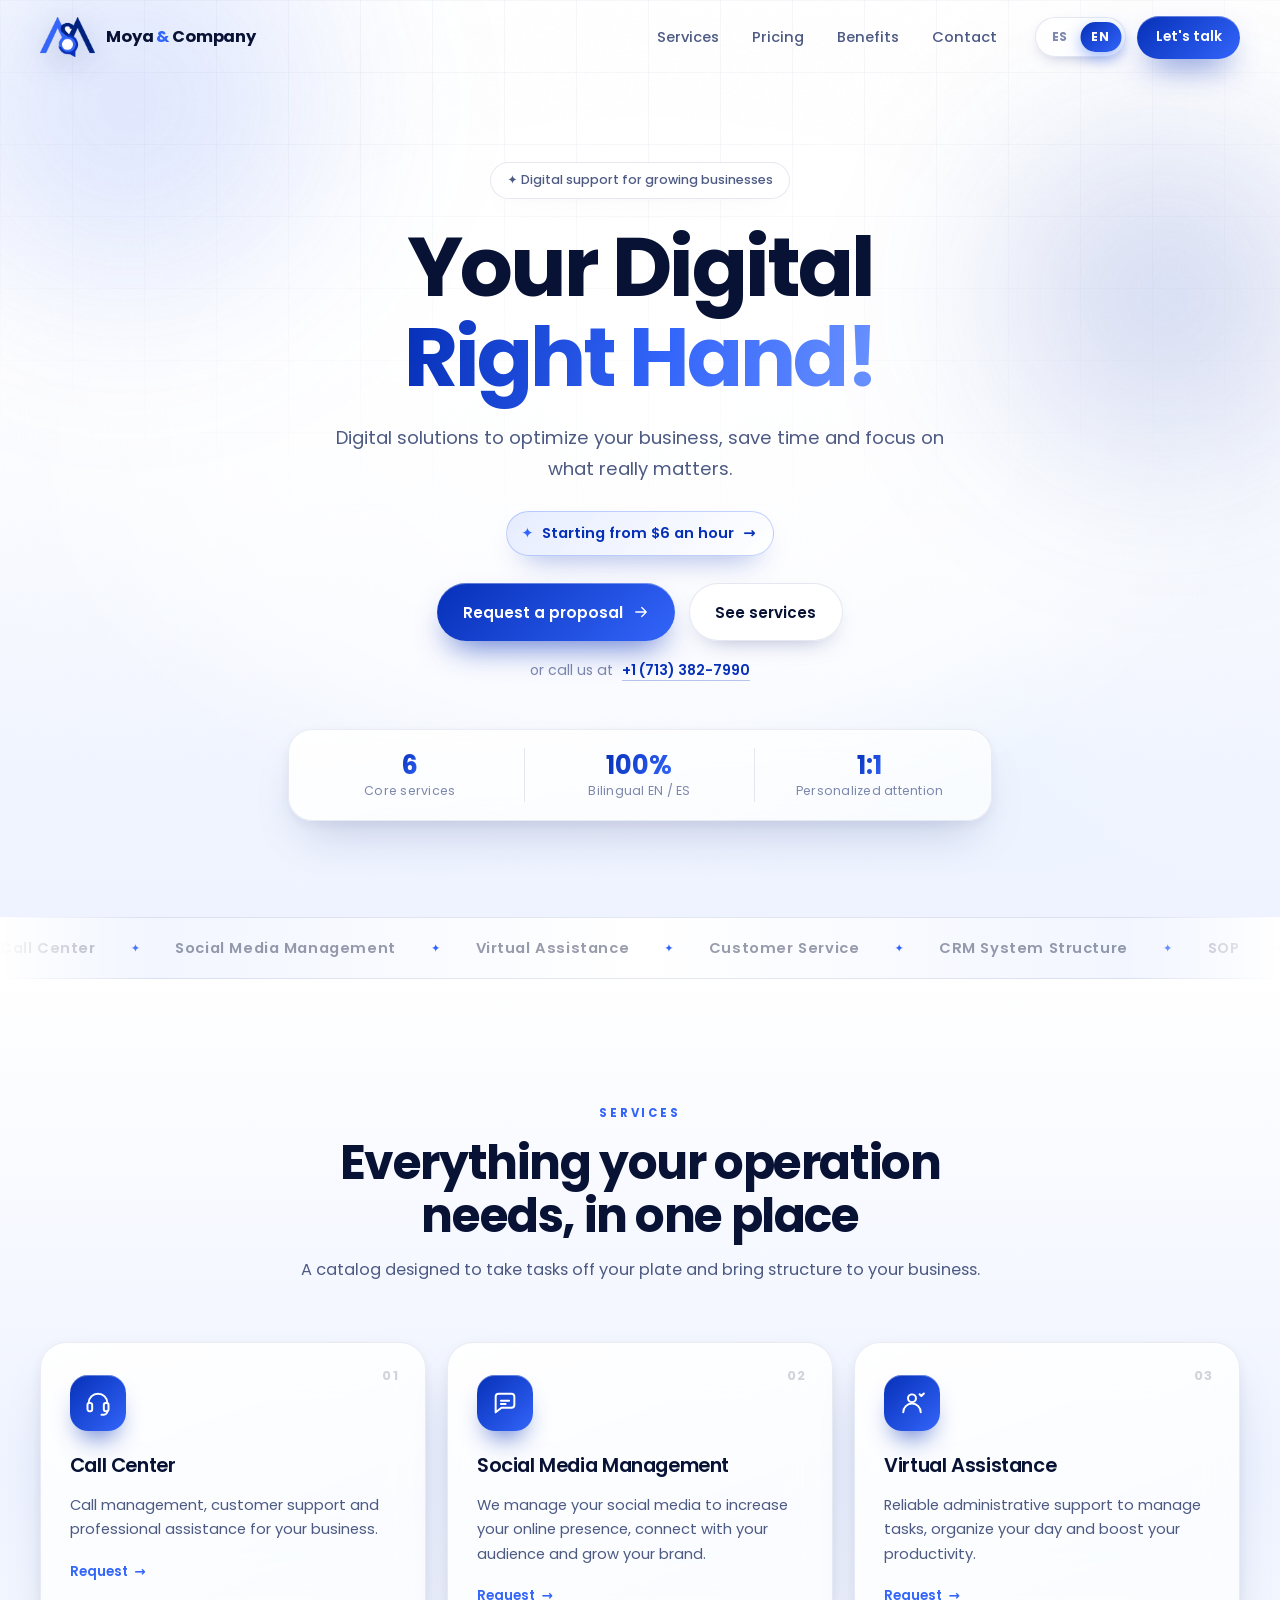
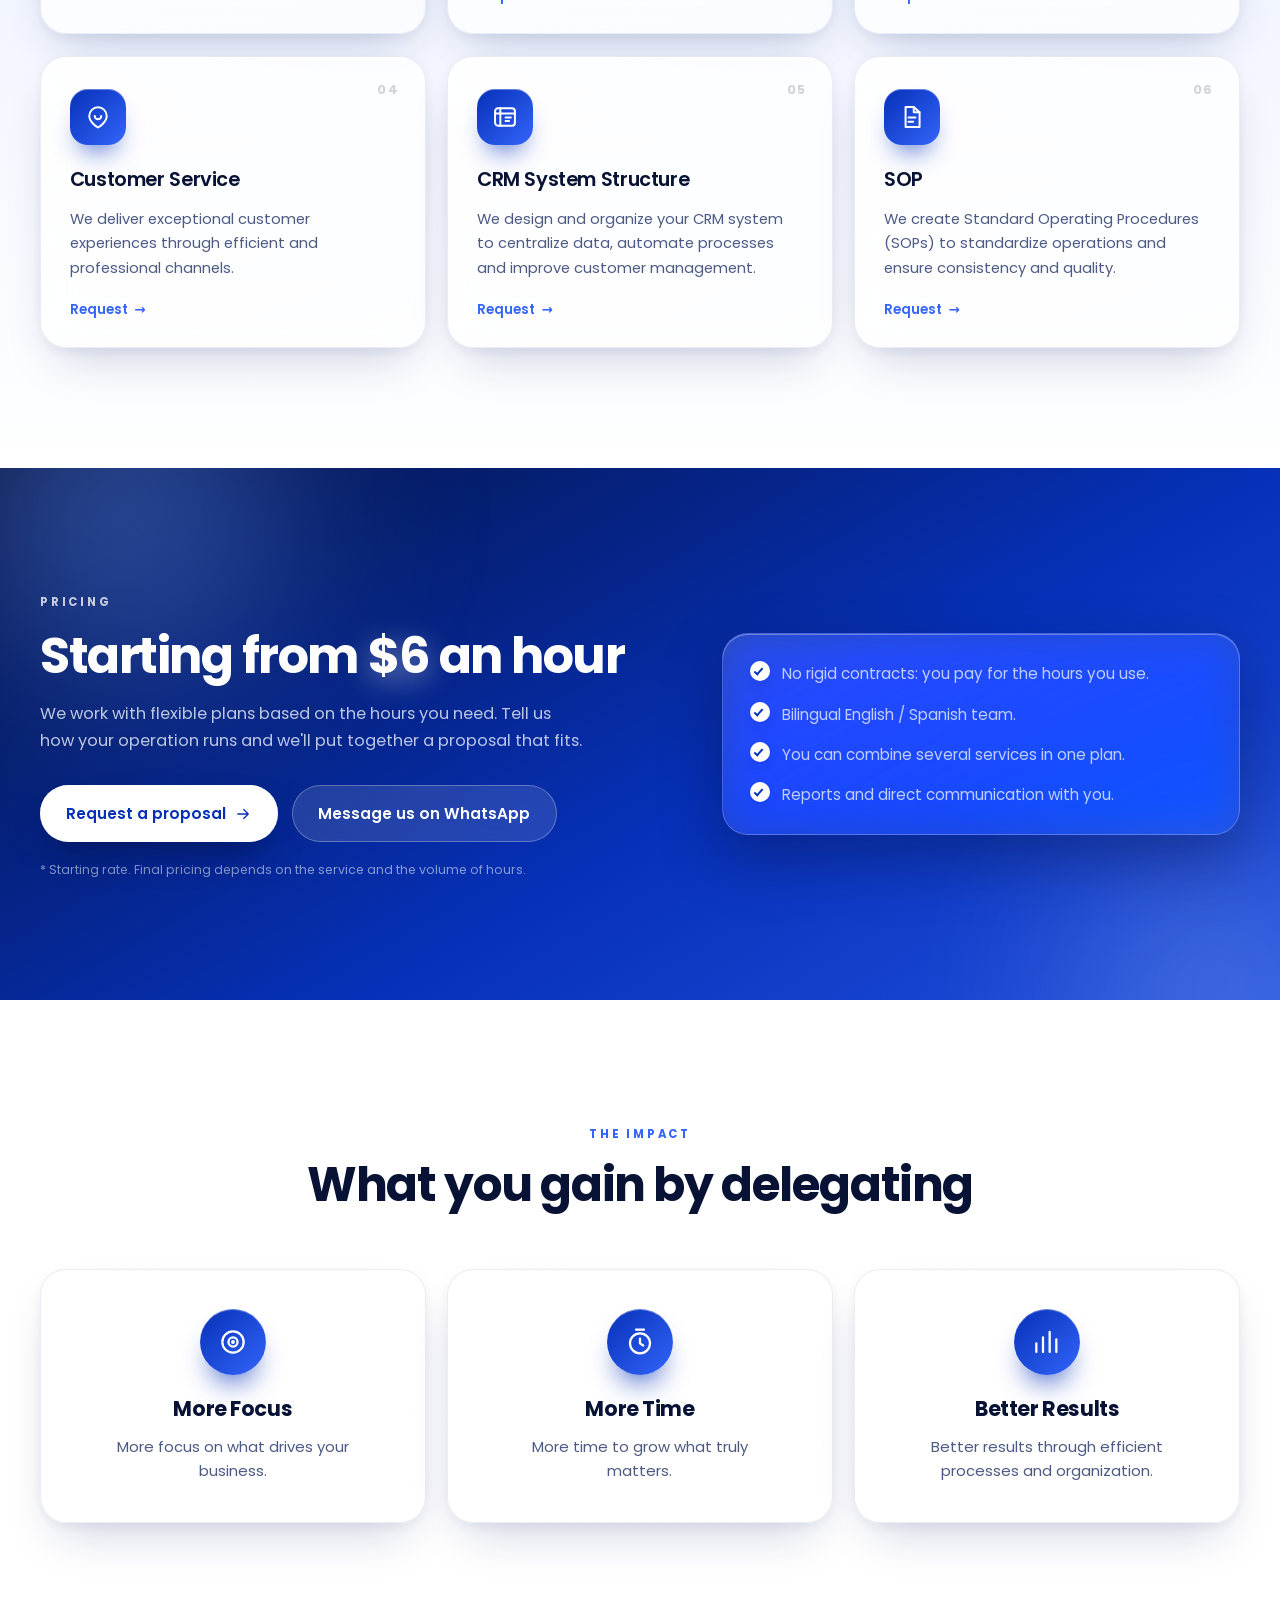
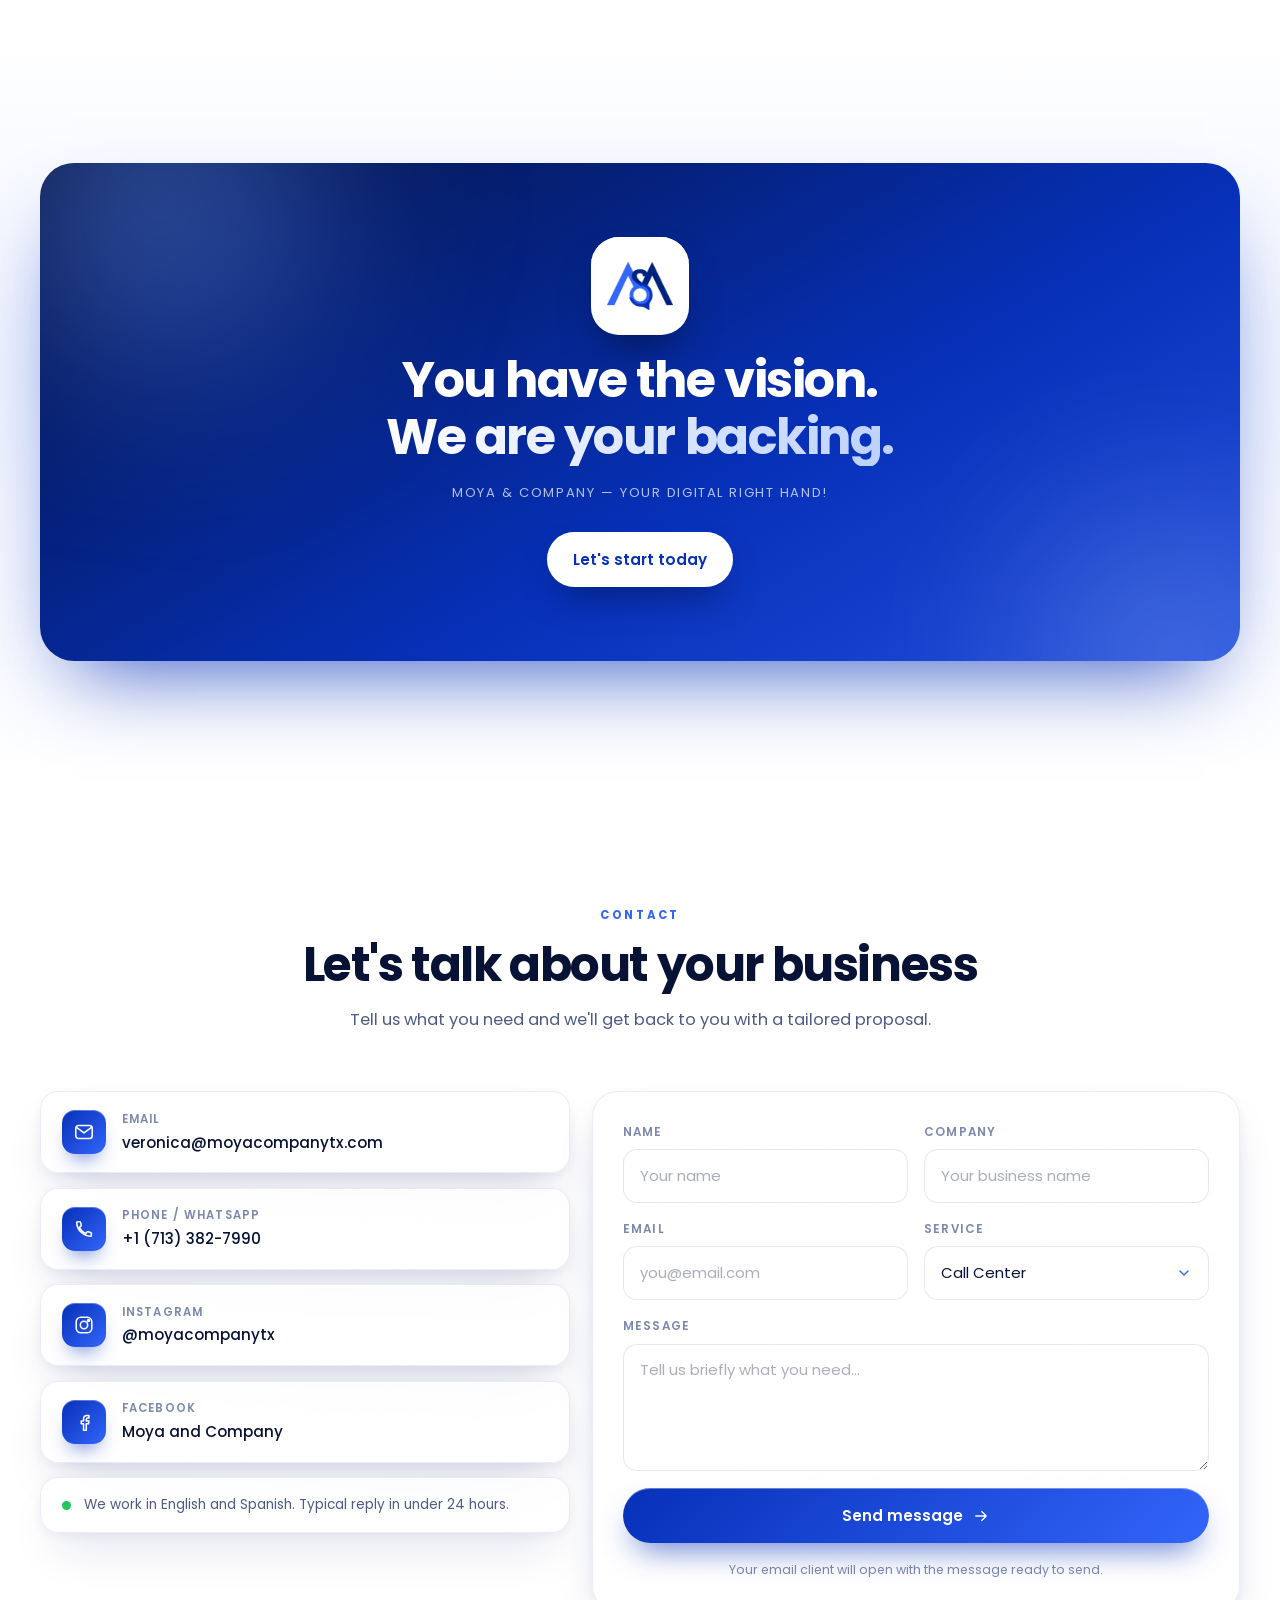
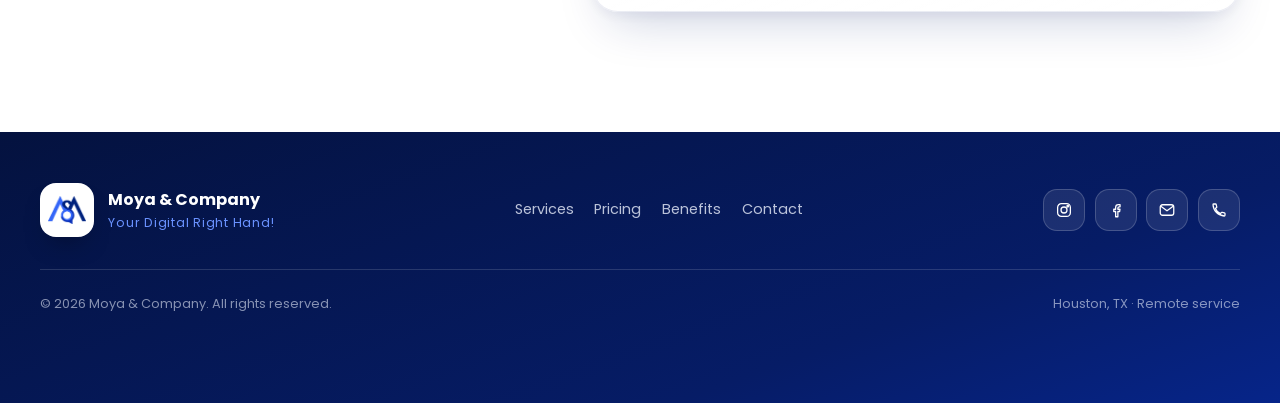
==== commit eb03d8c5: "Apply real logo, center the hero, fix title clipping and the WhatsApp button Logo - Add the official" ====
--- a/index.html
+++ b/index.html
@@ -10,10 +10,10 @@
 <meta property="og:title" content="Moya &amp; Company — Your Digital Right Hand!" />
 <meta property="og:description" content="Soluciones digitales para optimizar tu negocio, ahorrar tiempo y enfocarte en lo que realmente importa." />
 <meta property="og:type" content="website" />
-<meta property="og:image" content="assets/img/logo.svg" />
-
-<link rel="icon" href="assets/img/favicon.svg" type="image/svg+xml" />
-<link rel="apple-touch-icon" href="assets/img/logo.svg" />
+<meta property="og:image" content="assets/img/logo.png" />
+
+<link rel="icon" href="assets/img/favicon.png" type="image/png" />
+<link rel="apple-touch-icon" href="assets/img/favicon.png" />
 
 <link rel="preconnect" href="https://fonts.googleapis.com" />
 <link rel="preconnect" href="https://fonts.gstatic.com" crossorigin />
@@ -26,13 +26,10 @@
 <div class="splash" id="splash" role="status" aria-live="polite" aria-label="Loading">
   <div class="splash__aurora" aria-hidden="true"></div>
   <div class="splash__inner">
-    <div class="splash__ring" aria-hidden="true">
-      <span class="splash__ring-spin"></span>
-      <span class="splash__ring-glow"></span>
-      <!-- LOGO: reemplazar assets/img/logo.svg por el logo definitivo -->
-      <img src="assets/img/logo.svg" alt="Moya &amp; Company" class="splash__logo" />
-    </div>
-    <p class="splash__name">Moya <span>&amp;</span> Company</p>
+    <div class="splash__logoWrap">
+      <span class="splash__glow" aria-hidden="true"></span>
+      <img src="assets/img/logo.png" alt="Moya &amp; Company" class="splash__logo" />
+    </div>
     <p class="splash__tag">Your Digital Right Hand!</p>
     <div class="splash__bar" aria-hidden="true"><i></i></div>
   </div>
@@ -44,7 +41,7 @@
 <header class="header" id="header">
   <div class="container header__inner">
     <a class="brand" href="#top" aria-label="Moya &amp; Company">
-      <img src="assets/img/logo.svg" alt="" class="brand__logo" />
+      <img src="assets/img/logo-mark.png" alt="" class="brand__logo" />
       <span class="brand__text">Moya <span class="brand__amp">&amp;</span> Company</span>
     </a>
 
@@ -73,84 +70,51 @@
 
   <!-- ============ HERO (claro) ============ -->
   <section class="hero">
-    <div class="hero__decor" aria-hidden="true">
+    <div class="hero__bg" aria-hidden="true">
+      <!-- FOTO DE FONDO: reemplazar assets/img/hero.jpg por la foto definitiva (1920x1100 aprox.) -->
+      <img src="assets/img/hero.jpg" alt="" class="hero__photo" />
+      <span class="hero__veil"></span>
       <span class="orb orb--1"></span>
       <span class="orb orb--2"></span>
-      <span class="orb orb--3"></span>
       <span class="hero__grid"></span>
     </div>
 
     <div class="container hero__inner">
-      <div class="hero__copy">
-        <span class="chip reveal" data-i18n="hero.chip">✦ Soporte digital para negocios que crecen</span>
-
-        <h1 class="hero__title reveal" data-delay="1">
-          <span class="hero__title-line" data-i18n="hero.title1">Your Digital</span>
-          <span class="hero__title-line grad" data-i18n="hero.title2">Right Hand!</span>
-        </h1>
-
-        <p class="hero__sub reveal" data-delay="2" data-i18n="hero.sub">
-          Soluciones digitales para optimizar tu negocio, ahorrar tiempo y enfocarte en lo que realmente importa.
-        </p>
-
-        <a class="price-badge reveal" data-delay="2" href="#pricing">
-          <span class="price-badge__star" aria-hidden="true">✦</span>
-          <span data-i18n="price.badge">Desde $6 la hora</span>
-          <em aria-hidden="true">→</em>
+      <span class="chip reveal" data-i18n="hero.chip">✦ Soporte digital para negocios que crecen</span>
+
+      <h1 class="hero__title reveal" data-delay="1">
+        <span class="hero__title-line" data-i18n="hero.title1">Your Digital</span>
+        <span class="hero__title-line grad" data-i18n="hero.title2">Right Hand!</span>
+      </h1>
+
+      <p class="hero__sub reveal" data-delay="2" data-i18n="hero.sub">
+        Soluciones digitales para optimizar tu negocio, ahorrar tiempo y enfocarte en lo que realmente importa.
+      </p>
+
+      <a class="price-badge reveal" data-delay="2" href="#pricing">
+        <span class="price-badge__star" aria-hidden="true">✦</span>
+        <span data-i18n="price.badge">Desde $6 la hora</span>
+        <em aria-hidden="true">→</em>
+      </a>
+
+      <div class="hero__cta reveal" data-delay="3">
+        <a class="btn btn--primary" href="#contact">
+          <span data-i18n="hero.cta1">Solicitar propuesta</span>
+          <svg viewBox="0 0 24 24" class="btn__ico" aria-hidden="true"><path d="M5 12h14M13 6l6 6-6 6" /></svg>
         </a>
-
-        <div class="hero__cta reveal" data-delay="3">
-          <a class="btn btn--primary" href="#contact">
-            <span data-i18n="hero.cta1">Solicitar propuesta</span>
-            <svg viewBox="0 0 24 24" class="btn__ico" aria-hidden="true"><path d="M5 12h14M13 6l6 6-6 6" /></svg>
-          </a>
-          <a class="btn btn--ghost" href="#services" data-i18n="hero.cta2">Ver servicios</a>
-        </div>
-
-        <ul class="hero__meta reveal" data-delay="4">
-          <li><strong data-i18n="hero.m1n">6</strong><span data-i18n="hero.m1l">Servicios clave</span></li>
-          <li><strong data-i18n="hero.m2n">100%</strong><span data-i18n="hero.m2l">Bilingüe ES / EN</span></li>
-          <li><strong data-i18n="hero.m3n">1:1</strong><span data-i18n="hero.m3l">Atención personalizada</span></li>
-        </ul>
-      </div>
-
-      <aside class="hero__card glass reveal" data-delay="2" aria-label="Moya &amp; Company">
-        <div class="hero__card-top">
-          <img src="assets/img/logo.svg" alt="" class="hero__card-logo" />
-          <div>
-            <p class="hero__card-name">Moya &amp; Company</p>
-            <p class="hero__card-role" data-i18n="hero.card.role">Tu mano derecha digital</p>
-          </div>
-          <span class="dot-live" title="online" aria-hidden="true"></span>
-        </div>
-
-        <p class="hero__card-quote" data-i18n="hero.card.quote">
-          “Tienes la visión. Nosotros somos tu respaldo.”
-        </p>
-
-        <ul class="hero__card-list">
-          <li><i class="tick" aria-hidden="true"></i><span data-i18n="hero.card.l1">Call Center y Customer Service</span></li>
-          <li><i class="tick" aria-hidden="true"></i><span data-i18n="hero.card.l2">Redes sociales y asistencia virtual</span></li>
-          <li><i class="tick" aria-hidden="true"></i><span data-i18n="hero.card.l3">Estructura de CRM y SOPs</span></li>
-        </ul>
-
-        <div class="hero__card-price">
-          <span data-i18n="price.from">Desde</span>
-          <strong>$6</strong>
-          <span data-i18n="price.hour">/ hora</span>
-        </div>
-
-        <div class="hero__card-actions">
-          <a class="mini-btn" href="https://wa.me/17133827990" target="_blank" rel="noopener">
-            <svg viewBox="0 0 24 24" aria-hidden="true"><path d="M20 4a10 10 0 0 0-15.6 12L3 21l5.2-1.4A10 10 0 1 0 20 4Z"/><path d="M8.6 8.9c.2-.5.4-.5.7-.5h.5c.2 0 .4 0 .6.5l.8 1.8c.1.3 0 .5-.1.6l-.4.5c-.1.2-.2.3 0 .6a7 7 0 0 0 3 2.6c.3.1.5.1.6 0l.6-.6c.2-.2.4-.2.6-.1l1.7.9c.3.1.4.3.4.5s-.2 1-.6 1.3c-.4.3-1 .5-1.6.4a10 10 0 0 1-6.8-5.6c-.4-1-.4-1.9-.1-2.4Z"/></svg>
-            WhatsApp
-          </a>
-          <a class="mini-btn" href="tel:+17133827990">
-            <svg viewBox="0 0 24 24" aria-hidden="true"><path d="M4 5c0-.6.4-1 1-1h2.3c.5 0 .9.3 1 .8l.7 3c.1.4 0 .8-.4 1L7.2 10a12 12 0 0 0 6.8 6.8l1.2-1.4c.3-.3.7-.4 1.1-.3l3 .7c.4.1.7.5.7 1V19c0 .6-.4 1-1 1A16 16 0 0 1 4 5Z"/></svg>
-            (713) 382-7990
-          </a>
-        </div>
-      </aside>
+        <a class="btn btn--ghost" href="#services" data-i18n="hero.cta2">Ver servicios</a>
+      </div>
+
+      <p class="hero__call reveal" data-delay="3">
+        <span data-i18n="hero.call">o llámanos al</span>
+        <a href="tel:+17133827990">+1 (713) 382-7990</a>
+      </p>
+
+      <ul class="hero__meta glass reveal" data-delay="4">
+        <li><strong data-i18n="hero.m1n">6</strong><span data-i18n="hero.m1l">Servicios clave</span></li>
+        <li><strong data-i18n="hero.m2n">100%</strong><span data-i18n="hero.m2l">Bilingüe ES / EN</span></li>
+        <li><strong data-i18n="hero.m3n">1:1</strong><span data-i18n="hero.m3l">Atención personalizada</span></li>
+      </ul>
     </div>
   </section>
 
@@ -314,7 +278,7 @@
           <span class="orb orb--d1"></span>
           <span class="orb orb--d2"></span>
         </div>
-        <img src="assets/img/logo.svg" alt="" class="quote__logo" />
+        <span class="quote__plate"><img src="assets/img/logo-mark.png" alt="" /></span>
         <p class="quote__text">
           <span data-i18n="quote.a">Tienes la visión.</span>
           <span class="quote__accent" data-i18n="quote.b">Nosotros somos tu respaldo.</span>
@@ -430,7 +394,7 @@
 <footer class="footer on-dark">
   <div class="container footer__inner">
     <div class="footer__brand">
-      <img src="assets/img/logo.svg" alt="" class="brand__logo" />
+      <span class="footer__plate"><img src="assets/img/logo-mark.png" alt="" /></span>
       <div>
         <p class="footer__name">Moya &amp; Company</p>
         <p class="footer__tag">Your Digital Right Hand!</p>
@@ -466,7 +430,11 @@
 </footer>
 
 <a class="fab" href="https://wa.me/17133827990" target="_blank" rel="noopener" aria-label="WhatsApp">
-  <svg viewBox="0 0 24 24" aria-hidden="true"><path d="M20 4a10 10 0 0 0-15.6 12L3 21l5.2-1.4A10 10 0 1 0 20 4Z"/><path d="M8.6 8.9c.2-.5.4-.5.7-.5h.5c.2 0 .4 0 .6.5l.8 1.8c.1.3 0 .5-.1.6l-.4.5c-.1.2-.2.3 0 .6a7 7 0 0 0 3 2.6c.3.1.5.1.6 0l.6-.6c.2-.2.4-.2.6-.1l1.7.9c.3.1.4.3.4.5s-.2 1-.6 1.3c-.4.3-1 .5-1.6.4a10 10 0 0 1-6.8-5.6c-.4-1-.4-1.9-.1-2.4Z"/></svg>
+  <span class="fab__ring" aria-hidden="true"></span>
+  <svg class="fab__ico" viewBox="0 0 24 24" aria-hidden="true">
+    <path d="M17.472 14.382c-.297-.149-1.758-.867-2.03-.967-.273-.099-.471-.148-.67.15-.197.297-.767.966-.94 1.164-.173.199-.347.223-.644.075-.297-.15-1.255-.463-2.39-1.475-.883-.788-1.48-1.761-1.653-2.059-.173-.297-.018-.458.13-.606.134-.133.298-.347.446-.52.149-.174.198-.298.298-.497.099-.198.05-.371-.025-.52-.075-.149-.669-1.612-.916-2.207-.242-.579-.487-.5-.669-.51-.173-.008-.371-.01-.57-.01-.198 0-.52.074-.792.372-.272.297-1.04 1.016-1.04 2.479 0 1.462 1.065 2.875 1.213 3.074.149.198 2.096 3.2 5.077 4.487.709.306 1.262.489 1.694.625.712.227 1.36.195 1.871.118.571-.085 1.758-.719 2.006-1.413.248-.694.248-1.289.173-1.413-.074-.124-.272-.198-.57-.347M12.05 21.785h-.004a9.87 9.87 0 0 1-5.031-1.378l-.361-.214-3.741.982.998-3.648-.235-.374a9.86 9.86 0 0 1-1.51-5.26c.001-5.45 4.436-9.884 9.888-9.884 2.64 0 5.122 1.03 6.988 2.898a9.825 9.825 0 0 1 2.893 6.994c-.003 5.45-4.437 9.884-9.885 9.884M20.463 3.488A11.815 11.815 0 0 0 12.05 0C5.495 0 .16 5.335.157 11.892c0 2.096.547 4.142 1.588 5.945L.057 24l6.305-1.654a11.882 11.882 0 0 0 5.683 1.448h.005c6.554 0 11.89-5.335 11.893-11.893a11.821 11.821 0 0 0-3.48-8.413"/>
+  </svg>
+  <span class="fab__label" data-i18n="fab.label">Escríbenos</span>
 </a>
 
 <script src="assets/js/i18n.js"></script>
--- a/assets/css/styles.css
+++ b/assets/css/styles.css
@@ -81,8 +81,6 @@
   background:radial-gradient(circle,rgba(51,101,250,.22),transparent 68%);animation:float1 24s ease-in-out infinite}
 .orb--2{width:38vw;height:38vw;max-width:560px;max-height:560px;right:-10vw;top:6vh;
   background:radial-gradient(circle,rgba(6,48,184,.24),transparent 68%);animation:float2 28s ease-in-out infinite}
-.orb--3{width:30vw;height:30vw;max-width:420px;max-height:420px;left:38vw;bottom:-16vw;
-  background:radial-gradient(circle,rgba(106,146,255,.28),transparent 70%);animation:float1 32s ease-in-out infinite reverse}
 .orb--d1{width:520px;height:520px;left:-140px;top:-220px;
   background:radial-gradient(circle,rgba(102,150,255,.55),transparent 66%);animation:float1 26s ease-in-out infinite}
 .orb--d2{width:460px;height:460px;right:-160px;bottom:-220px;
@@ -120,26 +118,19 @@
              radial-gradient(560px 560px at 72% 74%,rgba(6,48,184,.16),transparent 64%);
   animation:auroraPulse 4s ease-in-out infinite}
 @keyframes auroraPulse{0%,100%{opacity:.8;transform:scale(1)}50%{opacity:1;transform:scale(1.07)}}
-.splash__inner{position:relative;display:grid;justify-items:center;gap:.35rem;text-align:center;padding:2rem}
-.splash__ring{position:relative;width:150px;height:150px;display:grid;place-items:center;margin-bottom:1.5rem}
-.splash__ring-spin{position:absolute;inset:0;border-radius:50%;
-  background:conic-gradient(from 0deg,transparent 0 62%,var(--blue-400) 84%,transparent 100%);
-  -webkit-mask:radial-gradient(farthest-side,transparent calc(100% - 3px),#000 calc(100% - 3px));
-  mask:radial-gradient(farthest-side,transparent calc(100% - 3px),#000 calc(100% - 3px));
-  animation:spin 1.5s linear infinite}
-.splash__ring-glow{position:absolute;inset:-14px;border-radius:50%;
-  background:radial-gradient(circle,rgba(51,101,250,.22),transparent 66%);
-  animation:auroraPulse 2.6s ease-in-out infinite}
-.splash__logo{width:96px;height:96px;object-fit:contain;
-  filter:drop-shadow(0 14px 30px rgba(9,30,110,.22));
+.splash__inner{position:relative;display:grid;justify-items:center;text-align:center;padding:2rem}
+.splash__logoWrap{position:relative;display:grid;place-items:center}
+.splash__glow{position:absolute;width:min(78vw,460px);height:240px;border-radius:50%;
+  background:radial-gradient(circle,rgba(51,101,250,.22),transparent 68%);
+  animation:auroraPulse 2.8s ease-in-out infinite}
+.splash__logo{position:relative;width:min(72vw,330px);height:auto;
+  filter:drop-shadow(0 18px 40px rgba(9,30,110,.22));
   animation:logoIn 1.2s var(--ease) both}
 @keyframes spin{to{transform:rotate(360deg)}}
-@keyframes logoIn{0%{opacity:0;transform:scale(.72)}100%{opacity:1;transform:scale(1)}}
-.splash__name{margin:0;font-weight:700;font-size:clamp(1.5rem,4.5vw,2rem);color:var(--navy)}
-.splash__name span{color:var(--blue-400)}
-.splash__tag{margin:.1rem 0 0;font-weight:400;letter-spacing:.28em;text-transform:uppercase;
-  font-size:.68rem;color:var(--ink-soft);animation:up .9s .3s var(--ease) both}
-.splash__bar{margin-top:1.6rem;width:180px;height:3px;border-radius:99px;background:var(--blue-100);overflow:hidden}
+@keyframes logoIn{0%{opacity:0;transform:scale(.86) translateY(10px)}100%{opacity:1;transform:none}}
+.splash__tag{margin:1.5rem 0 0;font-weight:500;letter-spacing:.26em;text-transform:uppercase;
+  font-size:.68rem;color:var(--ink-soft);animation:up .9s .35s var(--ease) both}
+.splash__bar{margin-top:1.5rem;width:180px;height:3px;border-radius:99px;background:var(--blue-100);overflow:hidden}
 .splash__bar i{display:block;height:100%;width:40%;border-radius:99px;
   background:linear-gradient(90deg,var(--blue),var(--blue-400));animation:load 1.5s var(--ease) infinite}
 @keyframes load{0%{transform:translateX(-110%)}100%{transform:translateX(360%)}}
@@ -156,7 +147,7 @@
 .header__inner{display:flex;align-items:center;gap:1.25rem}
 
 .brand{display:flex;align-items:center;gap:.7rem;font-weight:700;letter-spacing:-.01em;flex:0 0 auto;color:var(--navy)}
-.brand__logo{width:42px;height:42px;object-fit:contain;filter:drop-shadow(0 8px 18px rgba(9,30,110,.22))}
+.brand__logo{height:40px;width:auto;object-fit:contain;filter:drop-shadow(0 8px 16px rgba(9,30,110,.20))}
 .brand__text{font-size:1.02rem;white-space:nowrap}
 .brand__amp{color:var(--blue-400)}
 
@@ -235,36 +226,47 @@
 .mini-btn:hover{background:#fff;transform:translateY(-2px)}
 
 /* ---------------------------------------------------------
-   HERO (sección clara)
-   --------------------------------------------------------- */
-.hero{position:relative;padding:clamp(8rem,17vh,11rem) 0 4.5rem;overflow:hidden;
-  background:linear-gradient(180deg,#ffffff 0%,#f3f7ff 55%,#eef3ff 100%)}
-.hero__decor{position:absolute;inset:0;overflow:hidden}
+   HERO (sección clara, contenido centrado, foto de fondo)
+   --------------------------------------------------------- */
+.hero{position:relative;overflow:hidden;background:#eef3ff;
+  padding:clamp(8.5rem,18vh,12rem) 0 clamp(4rem,8vw,6rem)}
+.hero__bg{position:absolute;inset:0;overflow:hidden}
+.hero__photo{position:absolute;inset:0;width:100%;height:100%;object-fit:cover;object-position:center}
+/* Velo: mantiene el texto legible y deja ver la foto en los bordes.
+   Si la foto definitiva es muy cargada, sube las opacidades. */
+.hero__veil{position:absolute;inset:0;
+  background:
+    radial-gradient(62% 56% at 50% 46%,rgba(255,255,255,.90) 0%,rgba(255,255,255,.58) 56%,transparent 80%),
+    linear-gradient(180deg,rgba(255,255,255,.76) 0%,rgba(255,255,255,.58) 38%,
+                    rgba(238,243,255,.88) 84%,#eef3ff 100%)}
 .hero__grid{position:absolute;inset:0;
   background-image:linear-gradient(rgba(9,30,110,.035) 1px,transparent 1px),
                    linear-gradient(90deg,rgba(9,30,110,.035) 1px,transparent 1px);
   background-size:72px 72px;
   mask-image:radial-gradient(110% 80% at 50% 0%,#000 20%,transparent 76%);
   -webkit-mask-image:radial-gradient(110% 80% at 50% 0%,#000 20%,transparent 76%)}
-.hero__inner{display:grid;grid-template-columns:1.15fr .85fr;gap:3.5rem;align-items:center}
+
+.hero__inner{display:grid;justify-items:center;text-align:center;
+  width:min(100% - 2.5rem,62rem);margin-inline:auto}
 
 .chip{display:inline-flex;align-items:center;gap:.45rem;padding:.45rem 1rem;border-radius:99px;
   font-size:.78rem;font-weight:500;color:var(--ink-dim);
-  background:rgba(255,255,255,.8);border:1px solid var(--line);
+  background:rgba(255,255,255,.85);border:1px solid var(--line);
   box-shadow:0 10px 24px -18px rgba(9,30,110,.6);
   backdrop-filter:blur(10px);-webkit-backdrop-filter:blur(10px)}
 
-.hero__title{margin:1.4rem 0 0;font-weight:700;line-height:1.02;letter-spacing:-.035em;
-  color:var(--navy);font-size:clamp(2.85rem,7.6vw,5.4rem)}
-.hero__title-line{display:block}
+.hero__title{margin:1.5rem 0 0;font-weight:700;line-height:1.06;letter-spacing:-.035em;
+  color:var(--navy);font-size:clamp(2.6rem,7vw,5.2rem)}
+/* el padding evita que background-clip:text recorte las colas de la "g" */
+.hero__title-line{display:block;padding-bottom:.12em;margin-bottom:-.10em}
 .grad{background:linear-gradient(100deg,var(--blue) 0%,var(--blue-400) 55%,var(--blue-300) 100%);
   -webkit-background-clip:text;background-clip:text;color:transparent}
 
-.hero__sub{margin:1.4rem 0 0;max-width:34rem;font-size:clamp(1rem,1.6vw,1.14rem);color:var(--ink-dim);font-weight:400}
-
-.price-badge{display:inline-flex;align-items:center;gap:.55rem;margin-top:1.6rem;
-  padding:.6rem 1.1rem .6rem .85rem;border-radius:99px;font-size:.92rem;font-weight:600;color:var(--blue);
-  background:linear-gradient(135deg,rgba(229,236,255,.95),rgba(255,255,255,.9));
+.hero__sub{margin:1.3rem auto 0;max-width:40rem;font-size:clamp(1rem,1.6vw,1.14rem);color:var(--ink-dim)}
+
+.price-badge{display:inline-flex;align-items:center;gap:.55rem;margin-top:1.7rem;
+  padding:.6rem 1.1rem .6rem .9rem;border-radius:99px;font-size:.92rem;font-weight:600;color:var(--blue);
+  background:linear-gradient(135deg,rgba(229,236,255,.96),rgba(255,255,255,.94));
   border:1px solid rgba(51,101,250,.28);
   box-shadow:0 14px 30px -18px rgba(6,48,184,.9);
   transition:transform .35s var(--ease),box-shadow .35s var(--ease)}
@@ -273,38 +275,31 @@
 .price-badge:hover{transform:translateY(-2px);box-shadow:0 20px 38px -20px rgba(6,48,184,1)}
 .price-badge:hover em{transform:translateX(4px)}
 
-.hero__cta{display:flex;flex-wrap:wrap;gap:.85rem;margin-top:1.6rem}
-
-.hero__meta{display:flex;flex-wrap:wrap;gap:2.4rem;list-style:none;margin:2.8rem 0 0;padding:0}
-.hero__meta li{display:grid;gap:.1rem}
-.hero__meta strong{font-size:1.7rem;font-weight:700;line-height:1;
+.hero__cta{display:flex;flex-wrap:wrap;justify-content:center;gap:.85rem;margin-top:1.7rem}
+
+.hero__call{margin:1.15rem 0 0;font-size:.88rem;color:var(--ink-soft)}
+.hero__call a{margin-left:.3rem;font-weight:600;color:var(--blue);
+  border-bottom:1px solid rgba(6,48,184,.28);transition:border-color .3s}
+.hero__call a:hover{border-color:var(--blue)}
+
+.hero__meta{list-style:none;display:grid;grid-template-columns:repeat(3,minmax(0,1fr));
+  width:min(100%,44rem);margin:2.9rem 0 0;padding:1.15rem .4rem;border-radius:24px}
+.hero__meta li{display:grid;gap:.15rem;justify-items:center;padding:.15rem .8rem;
+  border-right:1px solid var(--line)}
+.hero__meta li:last-child{border-right:0}
+.hero__meta strong{font-size:1.6rem;font-weight:700;line-height:1.15;
   background:linear-gradient(120deg,var(--blue),var(--blue-400));
   -webkit-background-clip:text;background-clip:text;color:transparent}
-.hero__meta span{font-size:.8rem;color:var(--ink-soft);letter-spacing:.03em}
-
-.hero__card{padding:1.9rem;display:grid;gap:1.15rem}
-.hero__card-top{display:flex;align-items:center;gap:.85rem}
-.hero__card-logo{width:46px;height:46px;object-fit:contain}
-.hero__card-name{margin:0;font-weight:600;font-size:1rem;color:var(--navy)}
-.hero__card-role{margin:0;font-size:.76rem;color:var(--ink-soft)}
-.dot-live{width:9px;height:9px;border-radius:50%;background:#22c55e;margin-left:auto;flex:0 0 auto;
-  box-shadow:0 0 0 0 rgba(34,197,94,.55);animation:pulse 2.2s infinite}
-@keyframes pulse{70%{box-shadow:0 0 0 12px rgba(34,197,94,0)}100%{box-shadow:0 0 0 0 rgba(34,197,94,0)}}
-
-.hero__card-quote{margin:0;font-size:1.1rem;font-weight:600;line-height:1.45;letter-spacing:-.01em;color:var(--navy)}
-.hero__card-list{list-style:none;margin:0;padding:0;display:grid;gap:.6rem}
-.hero__card-list li{display:flex;align-items:center;gap:.65rem;font-size:.88rem;color:var(--ink-dim)}
+.hero__meta span{font-size:.78rem;color:var(--ink-soft);letter-spacing:.02em;line-height:1.35}
+
 .tick{width:20px;height:20px;flex:0 0 auto;border-radius:50%;position:relative;
   background:linear-gradient(135deg,var(--blue),var(--blue-400));box-shadow:0 6px 14px -6px rgba(6,48,184,.9)}
 .tick::after{content:"";position:absolute;left:6.5px;top:5px;width:5px;height:9px;
   border:2px solid #fff;border-top:0;border-left:0;transform:rotate(42deg)}
 
-.hero__card-price{display:flex;align-items:baseline;gap:.4rem;padding:.75rem 1.1rem;border-radius:16px;
-  background:linear-gradient(135deg,var(--blue),var(--blue-400));color:#fff;
-  box-shadow:0 16px 32px -18px rgba(6,48,184,1);font-size:.86rem;font-weight:500}
-.hero__card-price strong{font-size:1.5rem;font-weight:700;line-height:1}
-
-.hero__card-actions{display:flex;flex-wrap:wrap;gap:.6rem}
+.dot-live{width:9px;height:9px;border-radius:50%;background:#22c55e;flex:0 0 auto;
+  box-shadow:0 0 0 0 rgba(34,197,94,.55);animation:pulse 2.2s infinite}
+@keyframes pulse{70%{box-shadow:0 0 0 12px rgba(34,197,94,0)}100%{box-shadow:0 0 0 0 rgba(34,197,94,0)}}
 
 /* ---------------------------------------------------------
    MARQUEE
@@ -406,8 +401,9 @@
   background:linear-gradient(150deg,#04123f 0%,#0630b8 60%,#3365fa 130%);
   box-shadow:0 40px 80px -34px rgba(6,48,184,.8)}
 .quote__decor{position:absolute;inset:0;overflow:hidden}
-.quote__logo{position:relative;width:64px;height:64px;object-fit:contain;
-  filter:drop-shadow(0 12px 26px rgba(0,0,0,.35))}
+.quote__plate{position:relative;display:grid;place-items:center;width:98px;height:98px;border-radius:28px;
+  background:#fff;box-shadow:0 22px 44px -18px rgba(0,0,0,.55),inset 0 1px 0 rgba(255,255,255,1)}
+.quote__plate img{width:66px;height:auto}
 .quote__text{position:relative;margin:0;font-weight:700;letter-spacing:-.03em;line-height:1.15;color:#fff;
   font-size:clamp(1.7rem,4.6vw,3.1rem);max-width:20ch}
 .quote__text span{display:block}
@@ -460,10 +456,13 @@
 /* ---------------------------------------------------------
    FOOTER
    --------------------------------------------------------- */
-.footer{position:relative;padding:3.2rem 0 2rem;
+.footer{position:relative;padding:3.2rem 0 clamp(5rem,7vw,6rem);
   background:linear-gradient(160deg,#04123f 0%,#061c66 70%,#0630b8 140%)}
 .footer__inner{display:flex;flex-wrap:wrap;align-items:center;gap:1.6rem;justify-content:space-between}
-.footer__brand{display:flex;align-items:center;gap:.85rem}
+.footer__brand{display:flex;align-items:center;gap:.9rem}
+.footer__plate{display:grid;place-items:center;flex:0 0 auto;width:54px;height:54px;border-radius:16px;
+  background:#fff;box-shadow:0 14px 28px -16px rgba(0,0,0,.7)}
+.footer__plate img{width:38px;height:auto}
 .footer__name{margin:0;font-weight:700;color:#fff}
 .footer__tag{margin:0;font-size:.78rem;color:var(--blue-300);letter-spacing:.06em}
 .footer__nav{display:flex;flex-wrap:wrap;gap:1.3rem;font-size:.9rem;color:var(--ink-dim)}
@@ -481,13 +480,19 @@
 /* ---------------------------------------------------------
    FAB
    --------------------------------------------------------- */
-.fab{position:fixed;right:1.4rem;bottom:1.4rem;z-index:90;width:56px;height:56px;padding:15px;
-  border-radius:50%;color:#fff;background:linear-gradient(135deg,#25d366,#128c4b);
-  box-shadow:0 18px 34px -12px rgba(18,140,75,.8);
-  transform:translateY(120px);opacity:0;
-  transition:transform .5s var(--ease),opacity .5s,box-shadow .35s}
+.fab{position:fixed;right:1.5rem;bottom:1.5rem;z-index:90;
+  display:inline-flex;align-items:center;gap:.6rem;height:58px;padding:0 1.25rem 0 1rem;
+  border-radius:999px;color:#fff;font-weight:600;font-size:.92rem;
+  background:linear-gradient(140deg,#33d778 0%,#16b95c 52%,#0e8f48 100%);
+  box-shadow:0 18px 34px -14px rgba(14,143,72,.75),inset 0 1px 0 rgba(255,255,255,.4);
+  transform:translateY(140px);opacity:0;
+  transition:transform .5s var(--ease),opacity .5s,box-shadow .35s var(--ease)}
 .fab.is-on{transform:none;opacity:1}
-.fab:hover{box-shadow:0 24px 44px -14px rgba(18,140,75,.9);transform:translateY(-4px) scale(1.05)}
+.fab:hover{transform:translateY(-3px);box-shadow:0 26px 46px -16px rgba(14,143,72,.85),inset 0 1px 0 rgba(255,255,255,.5)}
+.fab__ring{position:absolute;inset:0;border-radius:inherit;pointer-events:none;
+  border:1px solid rgba(255,255,255,.34)}
+.fab__ico{width:25px;height:25px;flex:0 0 auto;fill:currentColor;stroke:none}
+.fab__label{white-space:nowrap}
 
 /* ---------------------------------------------------------
    REVEAL
@@ -507,8 +512,6 @@
    RESPONSIVE
    --------------------------------------------------------- */
 @media (max-width:1024px){
-  .hero__inner{grid-template-columns:1fr;gap:2.6rem}
-  .hero__card{max-width:520px}
   .pricing{grid-template-columns:1fr;gap:2.2rem}
   .contact{grid-template-columns:1fr}
 }
@@ -528,11 +531,19 @@
 }
 
 @media (max-width:640px){
-  .hero{padding-top:7.5rem}
-  .hero__meta{gap:1.6rem}
-  .hero__meta strong{font-size:1.4rem}
+  .hero{padding-top:8rem}
+  .hero__meta{grid-template-columns:1fr;padding:.6rem 1rem}
+  .hero__meta li{border-right:0;border-bottom:1px solid var(--line);padding:.7rem .5rem}
+  .hero__meta li:last-child{border-bottom:0}
+  .hero__meta strong{font-size:1.35rem}
+  .hero__cta{width:100%}
+  .hero__cta .btn{flex:1 1 100%}
   .form__row{grid-template-columns:1fr}
-  .form,.hero__card{padding:1.4rem}
+  .form{padding:1.4rem}
+  .fab{right:1rem;bottom:1rem;height:54px;width:54px;padding:0;justify-content:center}
+  .fab__label{display:none}
+  .quote__plate{width:78px;height:78px;border-radius:22px}
+  .quote__plate img{width:52px}
   .card{padding:1.6rem 1.4rem 1.3rem}
   .pricing__list{padding:1.3rem}
   .brand__text{display:none}
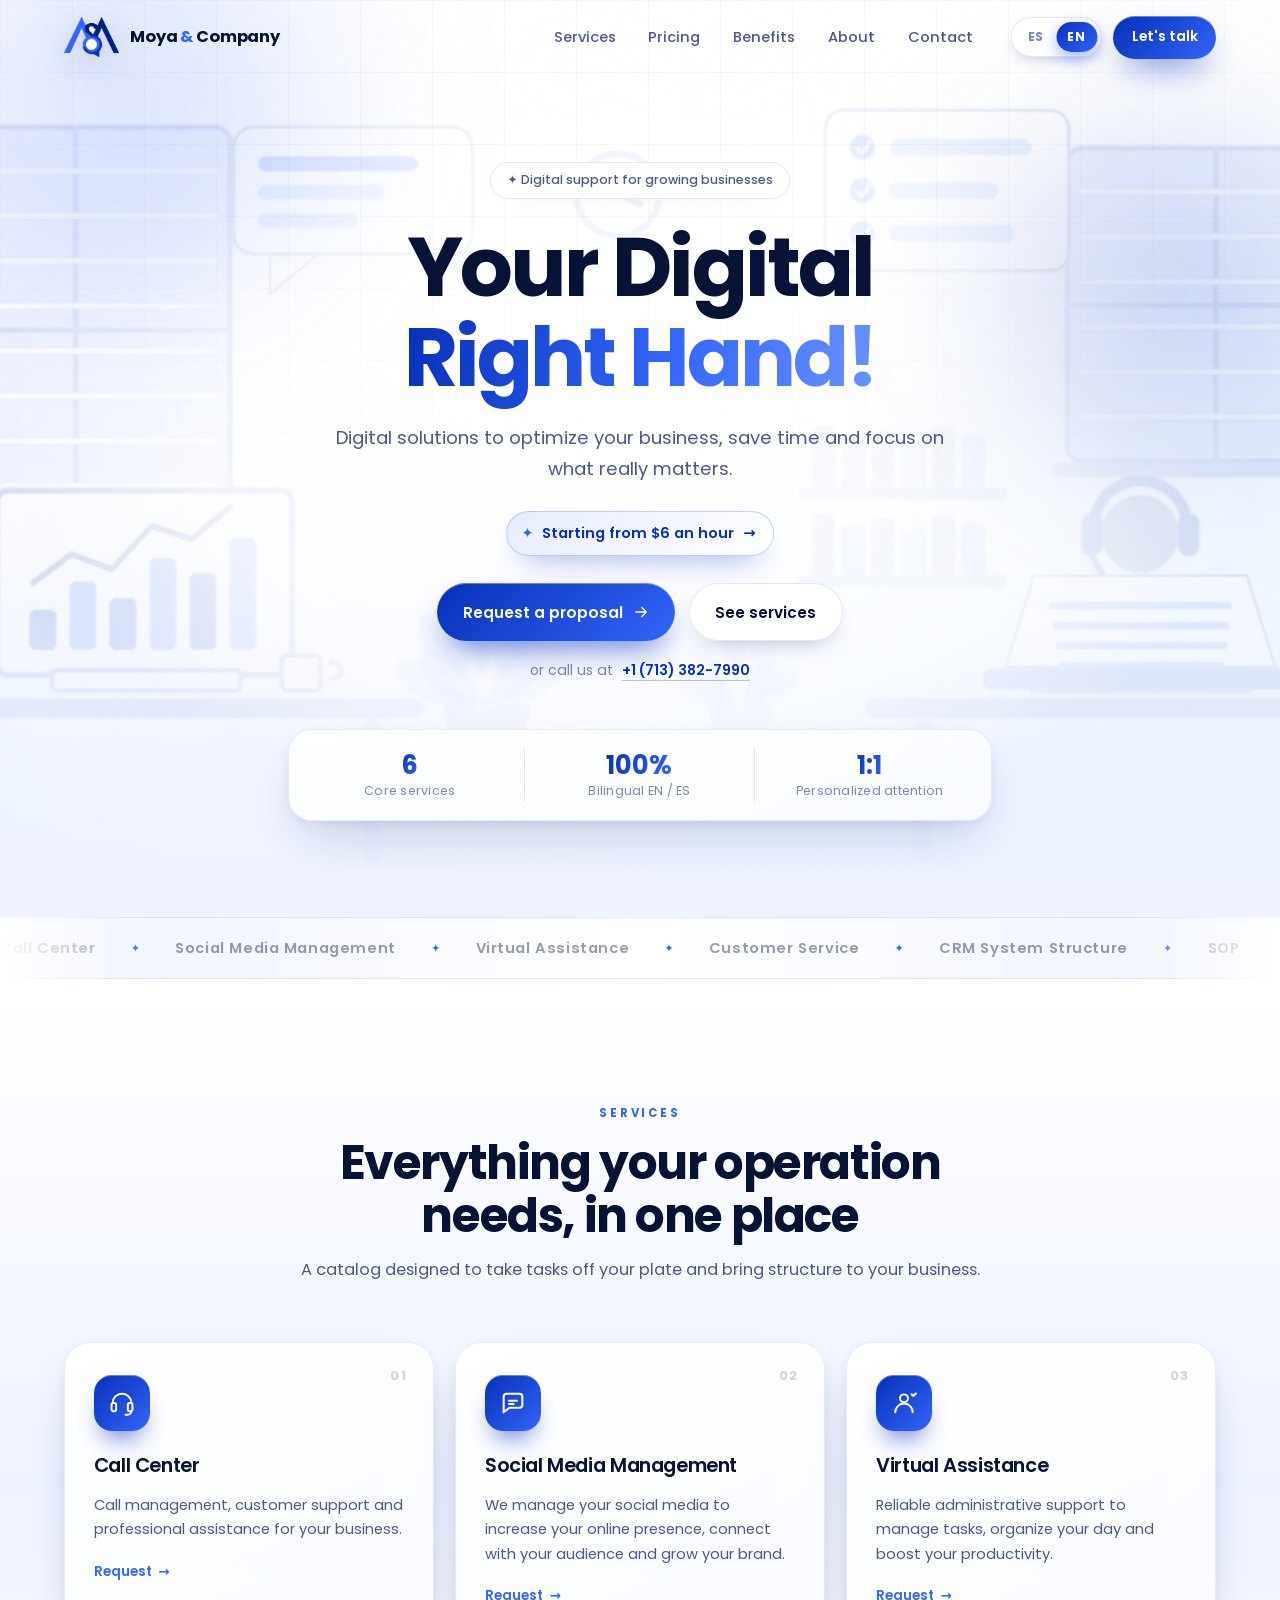
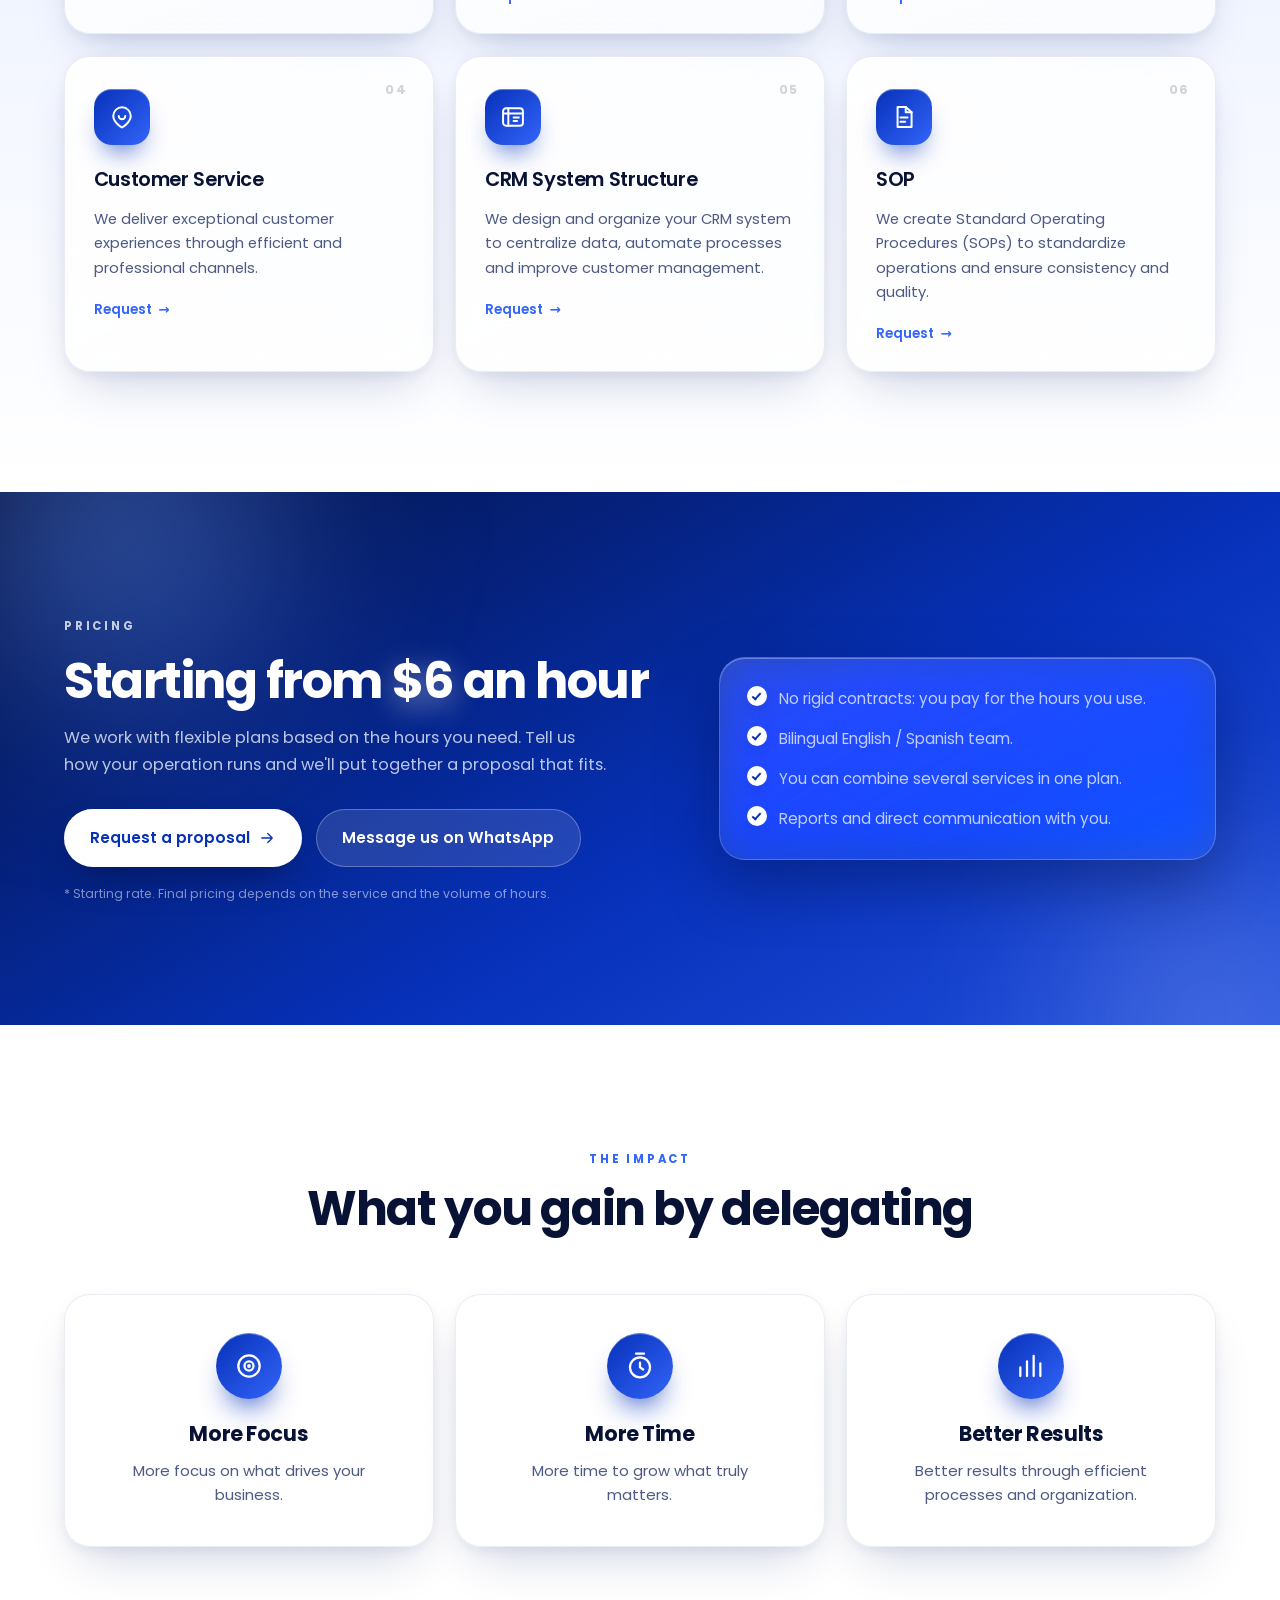
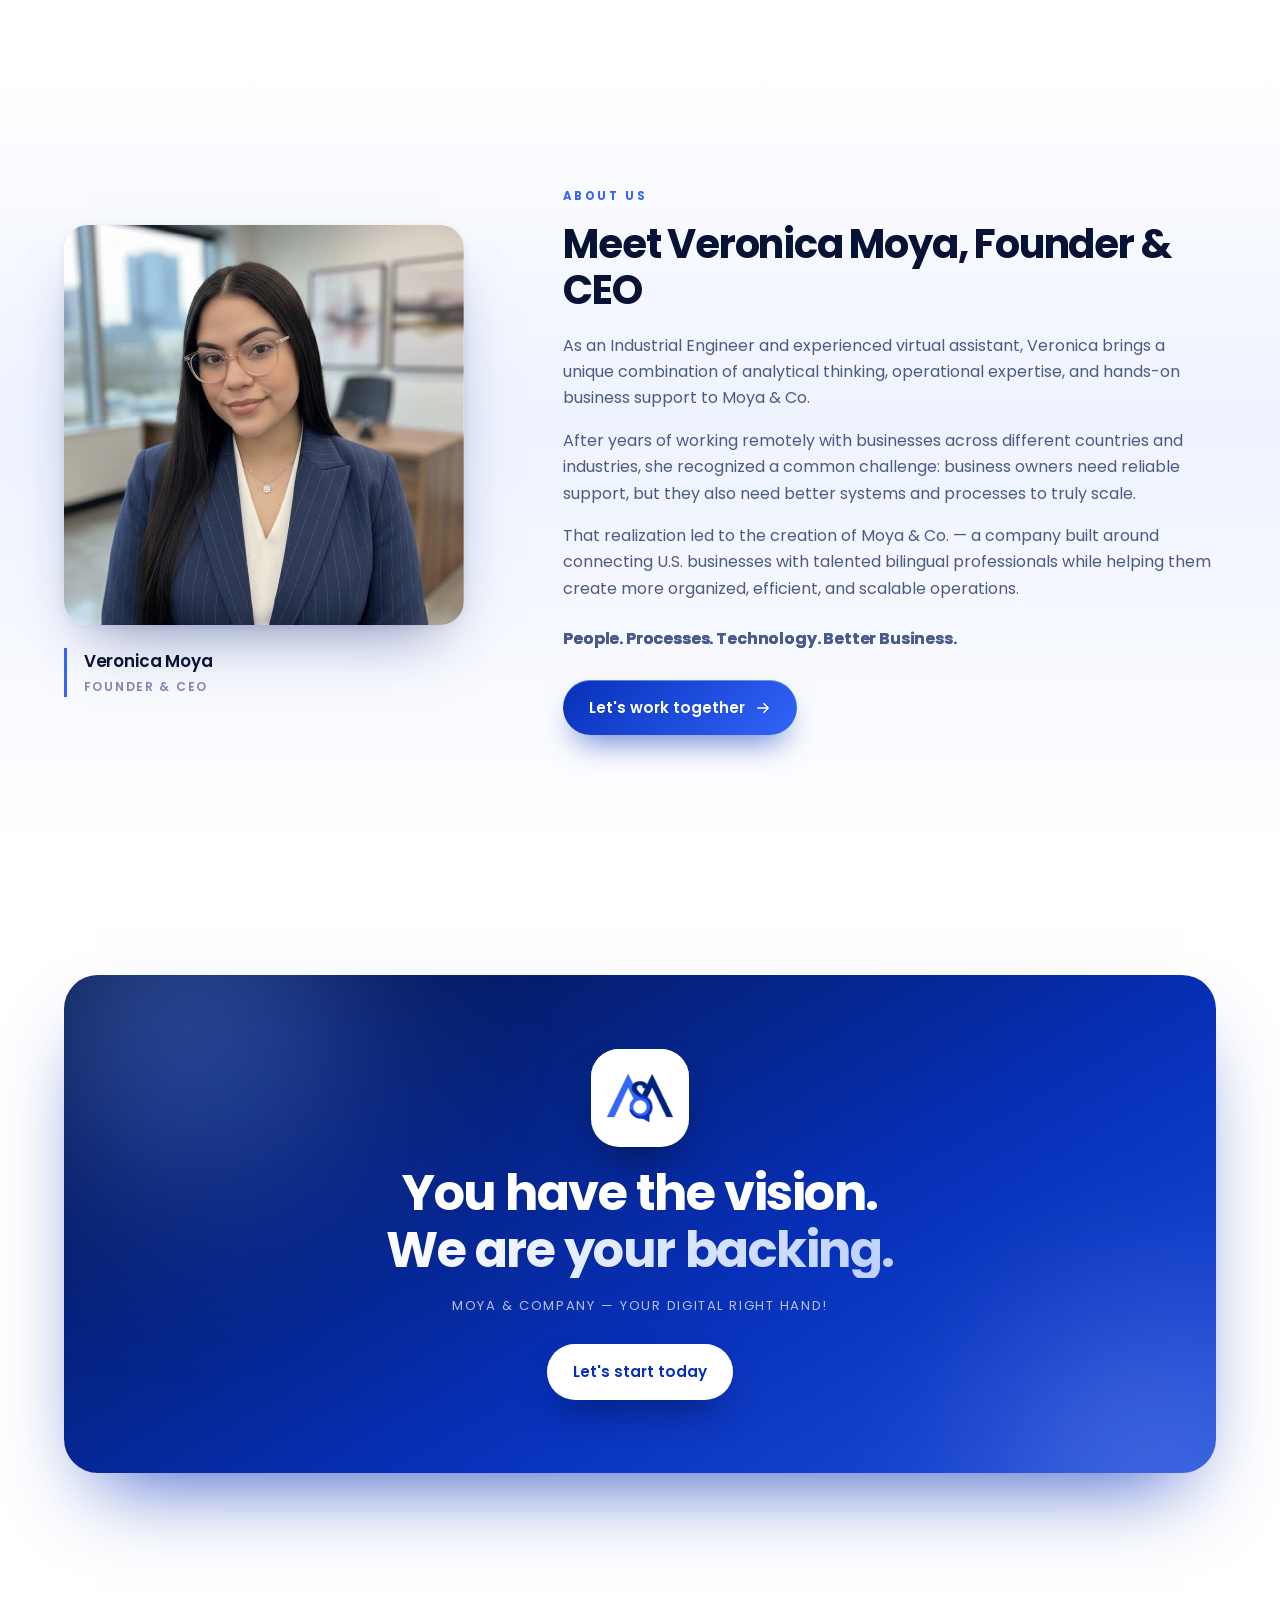
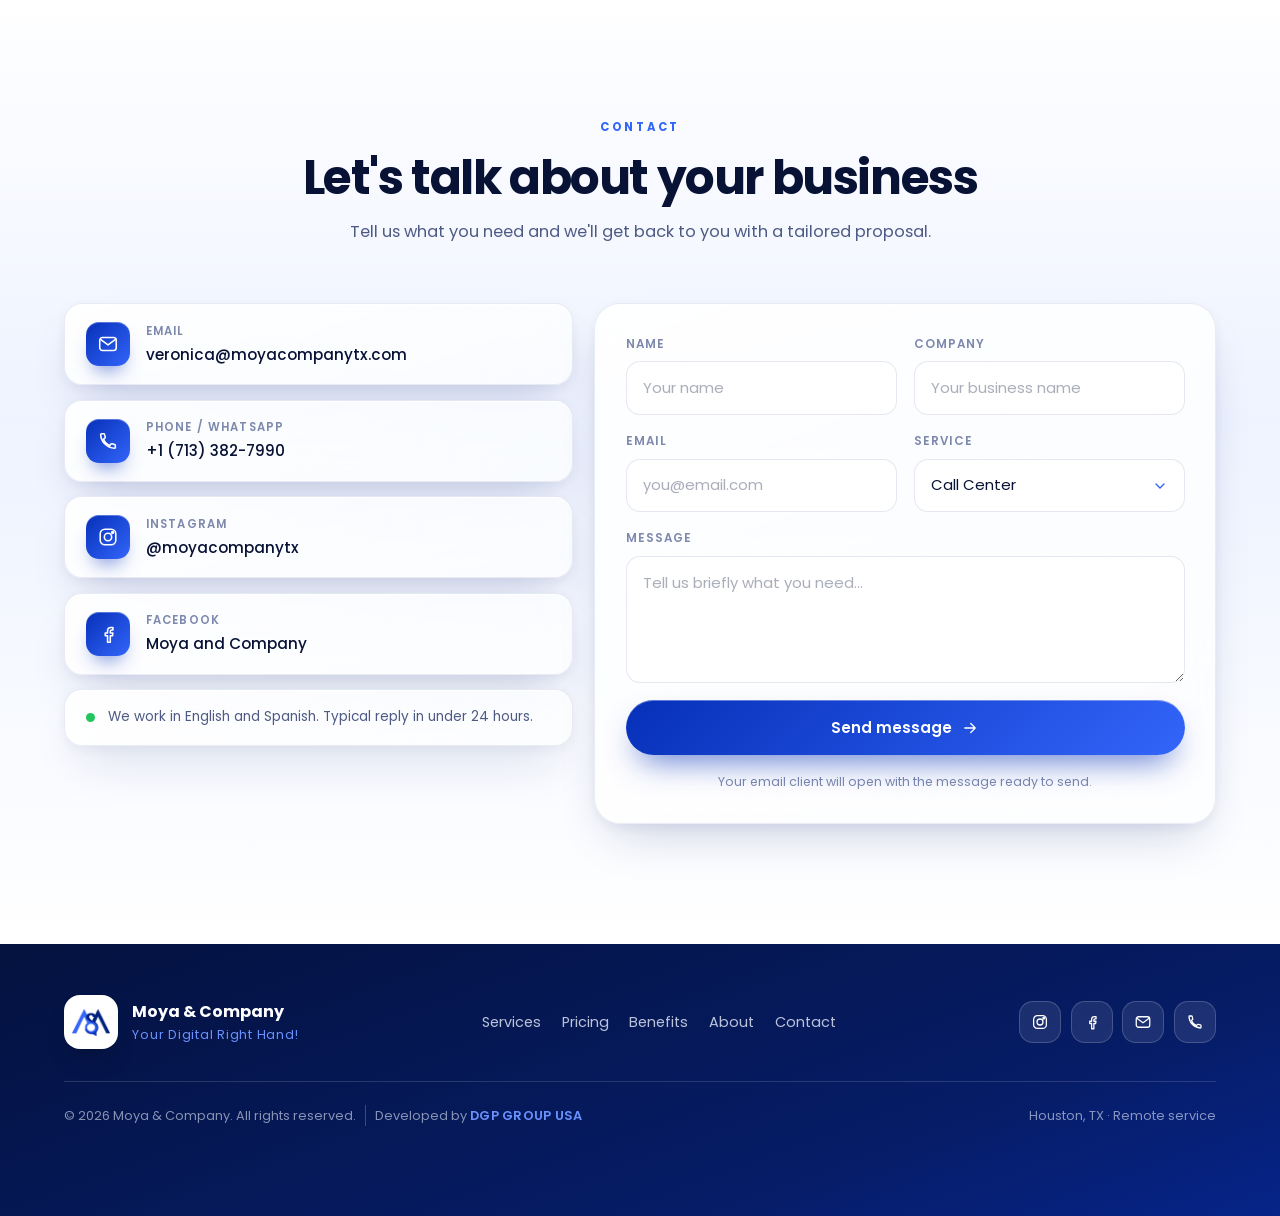
==== commit 701e0079: "Add social meta tags, an About section, footer credit and layout fixes Social / SEO - Full Open Grap" ====
--- a/index.html
+++ b/index.html
@@ -6,11 +6,31 @@
 <title>Moya &amp; Company — Your Digital Right Hand!</title>
 <meta name="description" data-i18n-attr="content" data-i18n="meta.description"
       content="Moya &amp; Company — Soluciones digitales para optimizar tu negocio, ahorrar tiempo y enfocarte en lo que realmente importa. Desde $6 la hora." />
+<meta name="author" content="Moya &amp; Company" />
 <meta name="theme-color" content="#ffffff" />
+<link rel="canonical" href="https://moyacompany.dgp-link.com/" />
+
+<!-- ===== Open Graph (Facebook, WhatsApp, LinkedIn, Instagram) ===== -->
+<meta property="og:type" content="website" />
+<meta property="og:site_name" content="Moya &amp; Company" />
+<meta property="og:url" content="https://moyacompany.dgp-link.com/" />
 <meta property="og:title" content="Moya &amp; Company — Your Digital Right Hand!" />
-<meta property="og:description" content="Soluciones digitales para optimizar tu negocio, ahorrar tiempo y enfocarte en lo que realmente importa." />
-<meta property="og:type" content="website" />
-<meta property="og:image" content="assets/img/logo.png" />
+<meta property="og:description" content="Soluciones digitales para optimizar tu negocio, ahorrar tiempo y enfocarte en lo que realmente importa. Call center, redes sociales, asistencia virtual, customer service, CRM y SOPs desde $6 la hora." />
+<meta property="og:image" content="https://moyacompany.dgp-link.com/assets/img/og-image.jpg" />
+<meta property="og:image:secure_url" content="https://moyacompany.dgp-link.com/assets/img/og-image.jpg" />
+<meta property="og:image:type" content="image/jpeg" />
+<meta property="og:image:width" content="1200" />
+<meta property="og:image:height" content="630" />
+<meta property="og:image:alt" content="Moya &amp; Company — Your Digital Right Hand! Desde $6 la hora." />
+<meta property="og:locale" content="es_ES" />
+<meta property="og:locale:alternate" content="en_US" />
+
+<!-- ===== Twitter / X Card ===== -->
+<meta name="twitter:card" content="summary_large_image" />
+<meta name="twitter:title" content="Moya &amp; Company — Your Digital Right Hand!" />
+<meta name="twitter:description" content="Soluciones digitales para optimizar tu negocio, ahorrar tiempo y enfocarte en lo que realmente importa. Desde $6 la hora." />
+<meta name="twitter:image" content="https://moyacompany.dgp-link.com/assets/img/og-image.jpg" />
+<meta name="twitter:image:alt" content="Moya &amp; Company — Your Digital Right Hand! Desde $6 la hora." />
 
 <link rel="icon" href="assets/img/favicon.png" type="image/png" />
 <link rel="apple-touch-icon" href="assets/img/favicon.png" />
@@ -19,6 +39,40 @@
 <link rel="preconnect" href="https://fonts.gstatic.com" crossorigin />
 <link href="https://fonts.googleapis.com/css2?family=Poppins:wght@300;400;500;600;700;800&display=swap" rel="stylesheet" />
 <link rel="stylesheet" href="assets/css/styles.css" />
+
+<script type="application/ld+json">
+{
+  "@context": "https://schema.org",
+  "@type": "ProfessionalService",
+  "name": "Moya & Company",
+  "slogan": "Your Digital Right Hand!",
+  "description": "Soluciones digitales para optimizar tu negocio: call center, social media management, asistencia virtual, customer service, estructura de CRM y SOPs.",
+  "url": "https://moyacompany.dgp-link.com/",
+  "logo": "https://moyacompany.dgp-link.com/assets/img/logo.png",
+  "image": "https://moyacompany.dgp-link.com/assets/img/og-image.jpg",
+  "email": "veronica@moyacompanytx.com",
+  "telephone": "+1-713-382-7990",
+  "priceRange": "$6+",
+  "address": { "@type": "PostalAddress", "addressLocality": "Houston", "addressRegion": "TX", "addressCountry": "US" },
+  "availableLanguage": ["es", "en"],
+  "sameAs": [
+    "https://instagram.com/moyacompanytx",
+    "https://www.facebook.com/moyaandcompany"
+  ],
+  "hasOfferCatalog": {
+    "@type": "OfferCatalog",
+    "name": "Servicios",
+    "itemListElement": [
+      { "@type": "Offer", "itemOffered": { "@type": "Service", "name": "Call Center" } },
+      { "@type": "Offer", "itemOffered": { "@type": "Service", "name": "Social Media Management" } },
+      { "@type": "Offer", "itemOffered": { "@type": "Service", "name": "Virtual Assistance" } },
+      { "@type": "Offer", "itemOffered": { "@type": "Service", "name": "Customer Service" } },
+      { "@type": "Offer", "itemOffered": { "@type": "Service", "name": "CRM System Structure" } },
+      { "@type": "Offer", "itemOffered": { "@type": "Service", "name": "SOP" } }
+    ]
+  }
+}
+</script>
 </head>
 <body>
 
@@ -49,6 +103,7 @@
       <a href="#services" data-i18n="nav.services">Servicios</a>
       <a href="#pricing" data-i18n="nav.pricing">Tarifas</a>
       <a href="#benefits" data-i18n="nav.benefits">Beneficios</a>
+      <a href="#about" data-i18n="nav.about">Nosotros</a>
       <a href="#contact" data-i18n="nav.contact">Contacto</a>
     </nav>
 
@@ -270,8 +325,34 @@
     </div>
   </section>
 
+  <!-- ============ NOSOTROS (gris claro) ============ -->
+  <section class="section section--soft" id="about">
+    <div class="container about">
+      <figure class="about__media reveal">
+        <img src="assets/img/veronica.jpg" alt="Veronica Moya, Founder &amp; CEO — Moya &amp; Company" width="760" height="760" loading="lazy" />
+        <figcaption class="about__caption">
+          <b>Veronica Moya</b>
+          <em data-i18n="about.role">Fundadora y CEO</em>
+        </figcaption>
+      </figure>
+
+      <div class="about__copy reveal" data-delay="2">
+        <span class="eyebrow" data-i18n="about.eyebrow">Nosotros</span>
+        <h2 class="about__title" data-i18n="about.title">Conoce a Veronica Moya, Fundadora y CEO</h2>
+        <p data-i18n="about.p1">Ingeniera industrial y asistente virtual con amplia experiencia, Veronica aporta a Moya &amp; Co. una combinación única de pensamiento analítico, experiencia operativa y apoyo práctico para los negocios.</p>
+        <p data-i18n="about.p2">Después de años trabajando de forma remota con empresas de distintos países e industrias, identificó un reto común: los dueños de negocio necesitan apoyo confiable, pero también necesitan mejores sistemas y procesos para escalar de verdad.</p>
+        <p data-i18n="about.p3">De ahí nació Moya &amp; Co. — una empresa creada para conectar a negocios de Estados Unidos con profesionales bilingües talentosos, ayudándolos a construir operaciones más organizadas, eficientes y escalables.</p>
+        <p class="about__motto" data-i18n="about.motto">Personas. Procesos. Tecnología. Mejores negocios.</p>
+        <a class="btn btn--primary" href="#contact">
+          <span data-i18n="about.cta">Trabajemos juntos</span>
+          <svg viewBox="0 0 24 24" class="btn__ico" aria-hidden="true"><path d="M5 12h14M13 6l6 6-6 6"/></svg>
+        </a>
+      </div>
+    </div>
+  </section>
+
   <!-- ============ CIERRE (panel azul) ============ -->
-  <section class="section section--soft" id="about">
+  <section class="section section--white" id="closing">
     <div class="container">
       <div class="quote on-dark reveal">
         <div class="quote__decor" aria-hidden="true">
@@ -290,7 +371,7 @@
   </section>
 
   <!-- ============ CONTACTO (blanco) ============ -->
-  <section class="section section--white" id="contact">
+  <section class="section section--soft" id="contact">
     <div class="container">
       <header class="section__head reveal">
         <span class="eyebrow" data-i18n="contact.eyebrow">Contacto</span>
@@ -405,6 +486,7 @@
       <a href="#services" data-i18n="nav.services">Servicios</a>
       <a href="#pricing" data-i18n="nav.pricing">Tarifas</a>
       <a href="#benefits" data-i18n="nav.benefits">Beneficios</a>
+      <a href="#about" data-i18n="nav.about">Nosotros</a>
       <a href="#contact" data-i18n="nav.contact">Contacto</a>
     </nav>
 
@@ -424,7 +506,8 @@
     </div>
   </div>
   <div class="container footer__bottom">
-    <p>© <span id="year">2026</span> Moya &amp; Company. <span data-i18n="footer.rights">Todos los derechos reservados.</span></p>
+    <p>© <span id="year">2026</span> Moya &amp; Company. <span data-i18n="footer.rights">Todos los derechos reservados.</span>
+       <span class="footer__by"><span data-i18n="footer.by">Desarrollado por</span> <b>DGP GROUP USA</b></span></p>
     <p class="footer__loc">Houston, TX · <span data-i18n="footer.remote">Servicio remoto</span></p>
   </div>
 </footer>
--- a/assets/css/styles.css
+++ b/assets/css/styles.css
@@ -47,7 +47,7 @@
 
 *,*::before,*::after{box-sizing:border-box}
 
-html{scroll-behavior:smooth;-webkit-text-size-adjust:100%}
+html{scroll-behavior:smooth;-webkit-text-size-adjust:100%;overflow-x:hidden;max-width:100%}
 
 body{
   margin:0;
@@ -57,6 +57,7 @@
   background:#ffffff;
   line-height:1.65;
   overflow-x:hidden;
+  max-width:100%;
   -webkit-font-smoothing:antialiased;
 }
 body.is-locked{overflow:hidden}
@@ -71,7 +72,9 @@
 ::selection{background:var(--blue-400);color:#fff}
 :focus-visible{outline:2px solid var(--blue-400);outline-offset:3px;border-radius:10px}
 
-.container{position:relative;z-index:1;width:min(100% - 2.5rem,var(--container));margin-inline:auto}
+/* Márgenes laterales: crecen con el ancho para que el contenido no toque los bordes */
+.container{position:relative;z-index:1;
+  width:min(100% - clamp(2.75rem,10vw,9rem),var(--container));margin-inline:auto}
 
 /* ---------------------------------------------------------
    ORBES DECORATIVOS
@@ -120,11 +123,11 @@
 @keyframes auroraPulse{0%,100%{opacity:.8;transform:scale(1)}50%{opacity:1;transform:scale(1.07)}}
 .splash__inner{position:relative;display:grid;justify-items:center;text-align:center;padding:2rem}
 .splash__logoWrap{position:relative;display:grid;place-items:center}
-.splash__glow{position:absolute;width:min(78vw,460px);height:240px;border-radius:50%;
+.splash__glow{position:absolute;width:min(64vw,340px);height:200px;border-radius:50%;
   background:radial-gradient(circle,rgba(51,101,250,.22),transparent 68%);
   animation:auroraPulse 2.8s ease-in-out infinite}
-.splash__logo{position:relative;width:min(72vw,330px);height:auto;
-  filter:drop-shadow(0 18px 40px rgba(9,30,110,.22));
+.splash__logo{position:relative;width:min(52vw,222px);height:auto;
+  filter:drop-shadow(0 14px 32px rgba(9,30,110,.18));
   animation:logoIn 1.2s var(--ease) both}
 @keyframes spin{to{transform:rotate(360deg)}}
 @keyframes logoIn{0%{opacity:0;transform:scale(.86) translateY(10px)}100%{opacity:1;transform:none}}
@@ -237,8 +240,8 @@
 .hero__veil{position:absolute;inset:0;
   background:
     radial-gradient(62% 56% at 50% 46%,rgba(255,255,255,.90) 0%,rgba(255,255,255,.58) 56%,transparent 80%),
-    linear-gradient(180deg,rgba(255,255,255,.76) 0%,rgba(255,255,255,.58) 38%,
-                    rgba(238,243,255,.88) 84%,#eef3ff 100%)}
+    linear-gradient(180deg,rgba(255,255,255,.70) 0%,rgba(255,255,255,.48) 38%,
+                    rgba(238,243,255,.86) 84%,#eef3ff 100%)}
 .hero__grid{position:absolute;inset:0;
   background-image:linear-gradient(rgba(9,30,110,.035) 1px,transparent 1px),
                    linear-gradient(90deg,rgba(9,30,110,.035) 1px,transparent 1px);
@@ -247,7 +250,7 @@
   -webkit-mask-image:radial-gradient(110% 80% at 50% 0%,#000 20%,transparent 76%)}
 
 .hero__inner{display:grid;justify-items:center;text-align:center;
-  width:min(100% - 2.5rem,62rem);margin-inline:auto}
+  width:min(100% - clamp(2.75rem,10vw,9rem),62rem);margin-inline:auto}
 
 .chip{display:inline-flex;align-items:center;gap:.45rem;padding:.45rem 1rem;border-radius:99px;
   font-size:.78rem;font-weight:500;color:var(--ink-dim);
@@ -393,6 +396,30 @@
 .benefit p{margin:0;font-size:.93rem;color:var(--ink-dim);max-width:26ch}
 
 /* ---------------------------------------------------------
+   NOSOTROS
+   --------------------------------------------------------- */
+.about{display:grid;grid-template-columns:minmax(0,.8fr) minmax(0,1.2fr);
+  gap:clamp(2rem,5vw,4.5rem);align-items:center}
+
+.about__media{position:relative;margin:0;width:min(100%,400px);justify-self:start}
+.about__media img{display:block;width:100%;height:auto;aspect-ratio:1;object-fit:cover;
+  border-radius:24px;box-shadow:0 30px 60px -26px rgba(9,30,110,.5),0 2px 8px rgba(9,30,110,.06)}
+.about__caption{margin-top:1.4rem;padding-left:1.05rem;display:grid;gap:.1rem;
+  border-left:3px solid var(--blue-400)}
+.about__caption b{font-size:1.06rem;font-weight:600;color:var(--navy);letter-spacing:-.01em}
+.about__caption em{font-style:normal;font-size:.76rem;font-weight:600;letter-spacing:.14em;
+  text-transform:uppercase;color:var(--ink-soft)}
+
+.about__copy{display:grid;justify-items:start;gap:0;text-align:left}
+.about__title{margin:0 0 1.2rem;font-weight:700;letter-spacing:-.03em;line-height:1.16;color:var(--navy);
+  font-size:clamp(1.7rem,3.4vw,2.5rem)}
+.about__copy p{margin:0 0 1rem;color:var(--ink-dim);font-size:1rem;max-width:44rem}
+.about__motto{margin:.5rem 0 1.7rem !important;font-weight:700;letter-spacing:-.01em;
+  font-size:clamp(1.05rem,2vw,1.3rem);
+  background:linear-gradient(100deg,var(--blue),var(--blue-400) 70%,var(--blue-300));
+  -webkit-background-clip:text;background-clip:text;color:transparent}
+
+/* ---------------------------------------------------------
    CIERRE
    --------------------------------------------------------- */
 .quote{position:relative;overflow:hidden;border-radius:34px;
@@ -476,6 +503,9 @@
   margin-top:2rem;padding-top:1.4rem;border-top:1px solid rgba(255,255,255,.14);
   font-size:.8rem;color:var(--ink-soft)}
 .footer__bottom p{margin:0}
+.footer__by{display:inline-block;margin-left:.35rem;padding-left:.6rem;
+  border-left:1px solid rgba(255,255,255,.22)}
+.footer__by b{color:var(--blue-300);font-weight:600;letter-spacing:.02em}
 
 /* ---------------------------------------------------------
    FAB
@@ -511,12 +541,23 @@
 /* ---------------------------------------------------------
    RESPONSIVE
    --------------------------------------------------------- */
+@media (max-width:1200px){
+  .nav a{padding:.55rem .7rem;font-size:.88rem}
+  .brand__text{font-size:.96rem}
+}
+
 @media (max-width:1024px){
-  .pricing{grid-template-columns:1fr;gap:2.2rem}
+  .about{grid-template-columns:1fr;gap:2.2rem}
+  .about__media{width:min(100%,340px)}
+  .pricing{grid-template-columns:1fr;gap:2.2rem;justify-items:center;text-align:center}
+  .pricing__sub{margin-inline:auto}
+  .pricing__cta{justify-content:center}
+  .pricing__list{width:100%}
+  .pricing__list li{text-align:left}
   .contact{grid-template-columns:1fr}
 }
 
-@media (max-width:860px){
+@media (max-width:1040px){
   .burger{display:grid}
   .header__cta{display:none}
   .nav{position:fixed;inset:0 0 auto;top:0;margin:0;padding:6rem 1.5rem 2rem;
@@ -544,6 +585,9 @@
   .fab__label{display:none}
   .quote__plate{width:78px;height:78px;border-radius:22px}
   .quote__plate img{width:52px}
+  .about__media{width:100%}
+  .about__caption{margin-top:1.1rem}
+  .footer__by{display:block;margin:.35rem 0 0;padding:0;border-left:0}
   .card{padding:1.6rem 1.4rem 1.3rem}
   .pricing__list{padding:1.3rem}
   .brand__text{display:none}
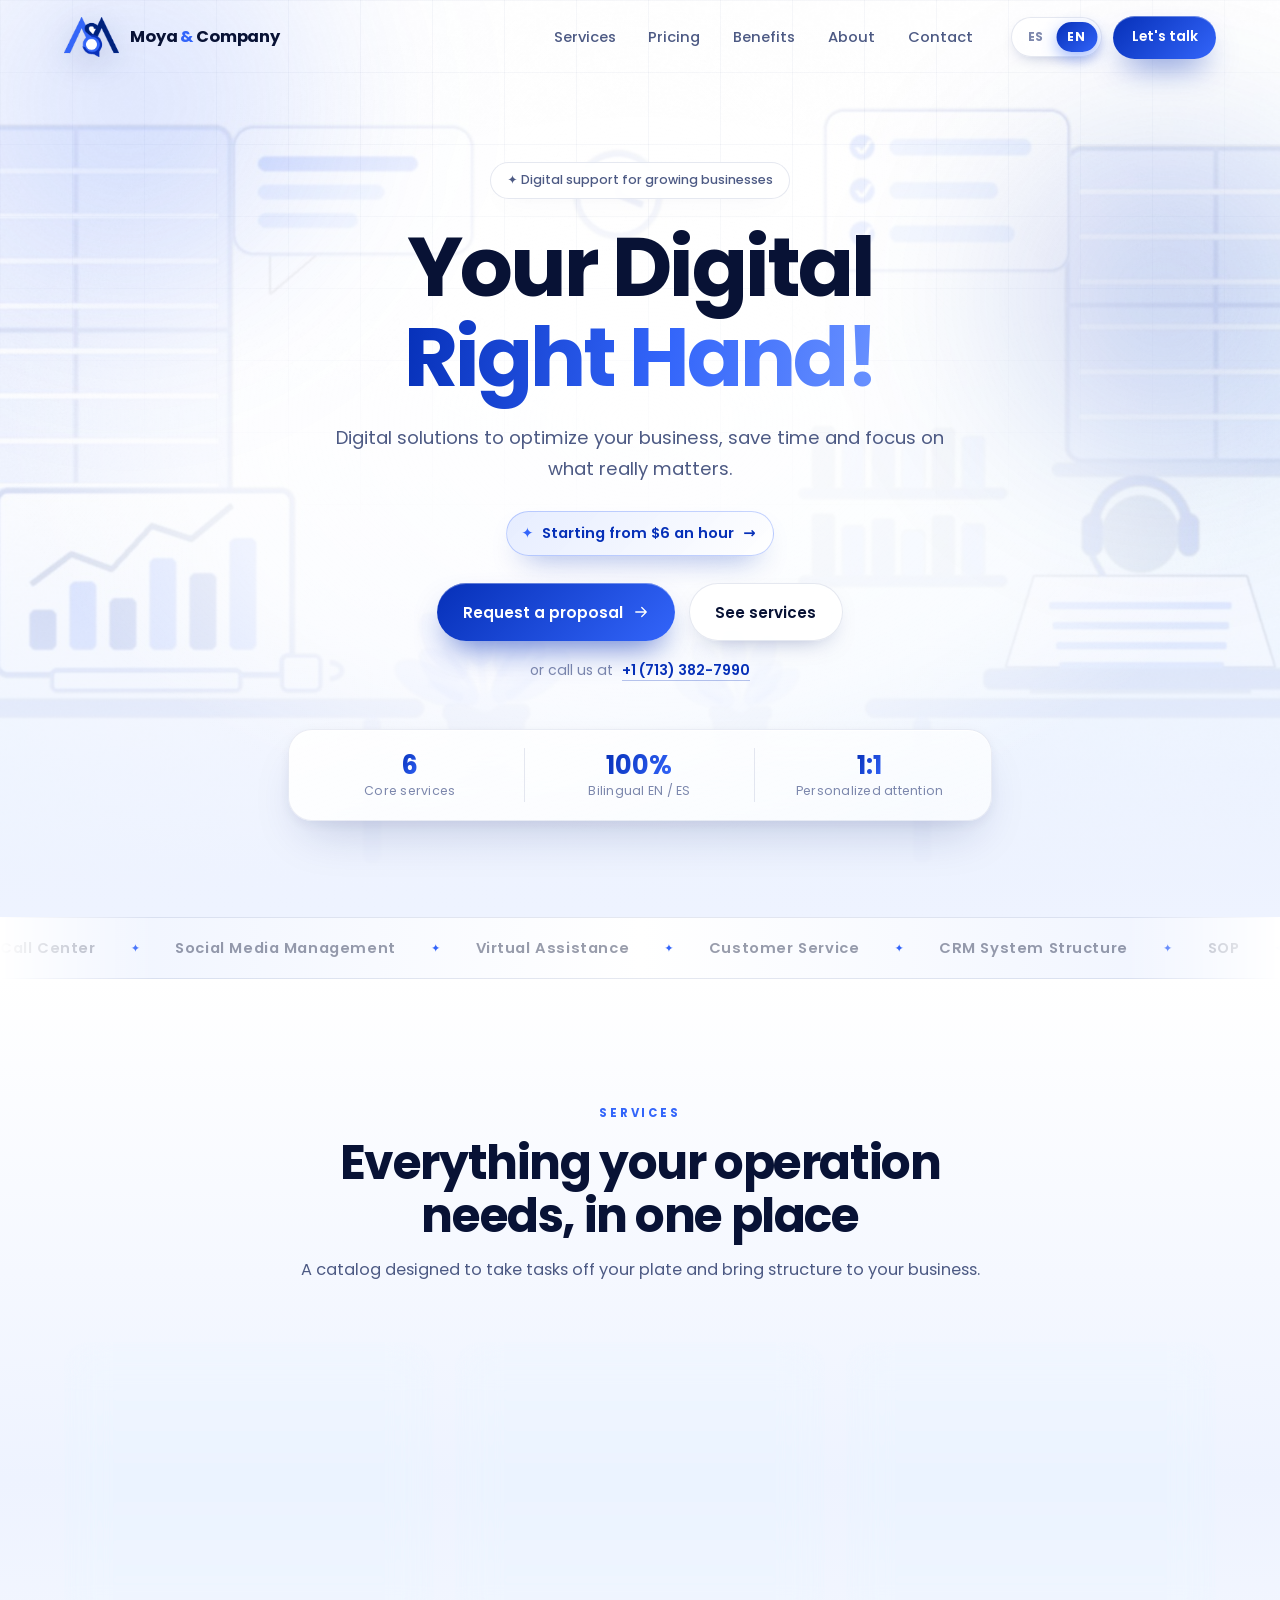
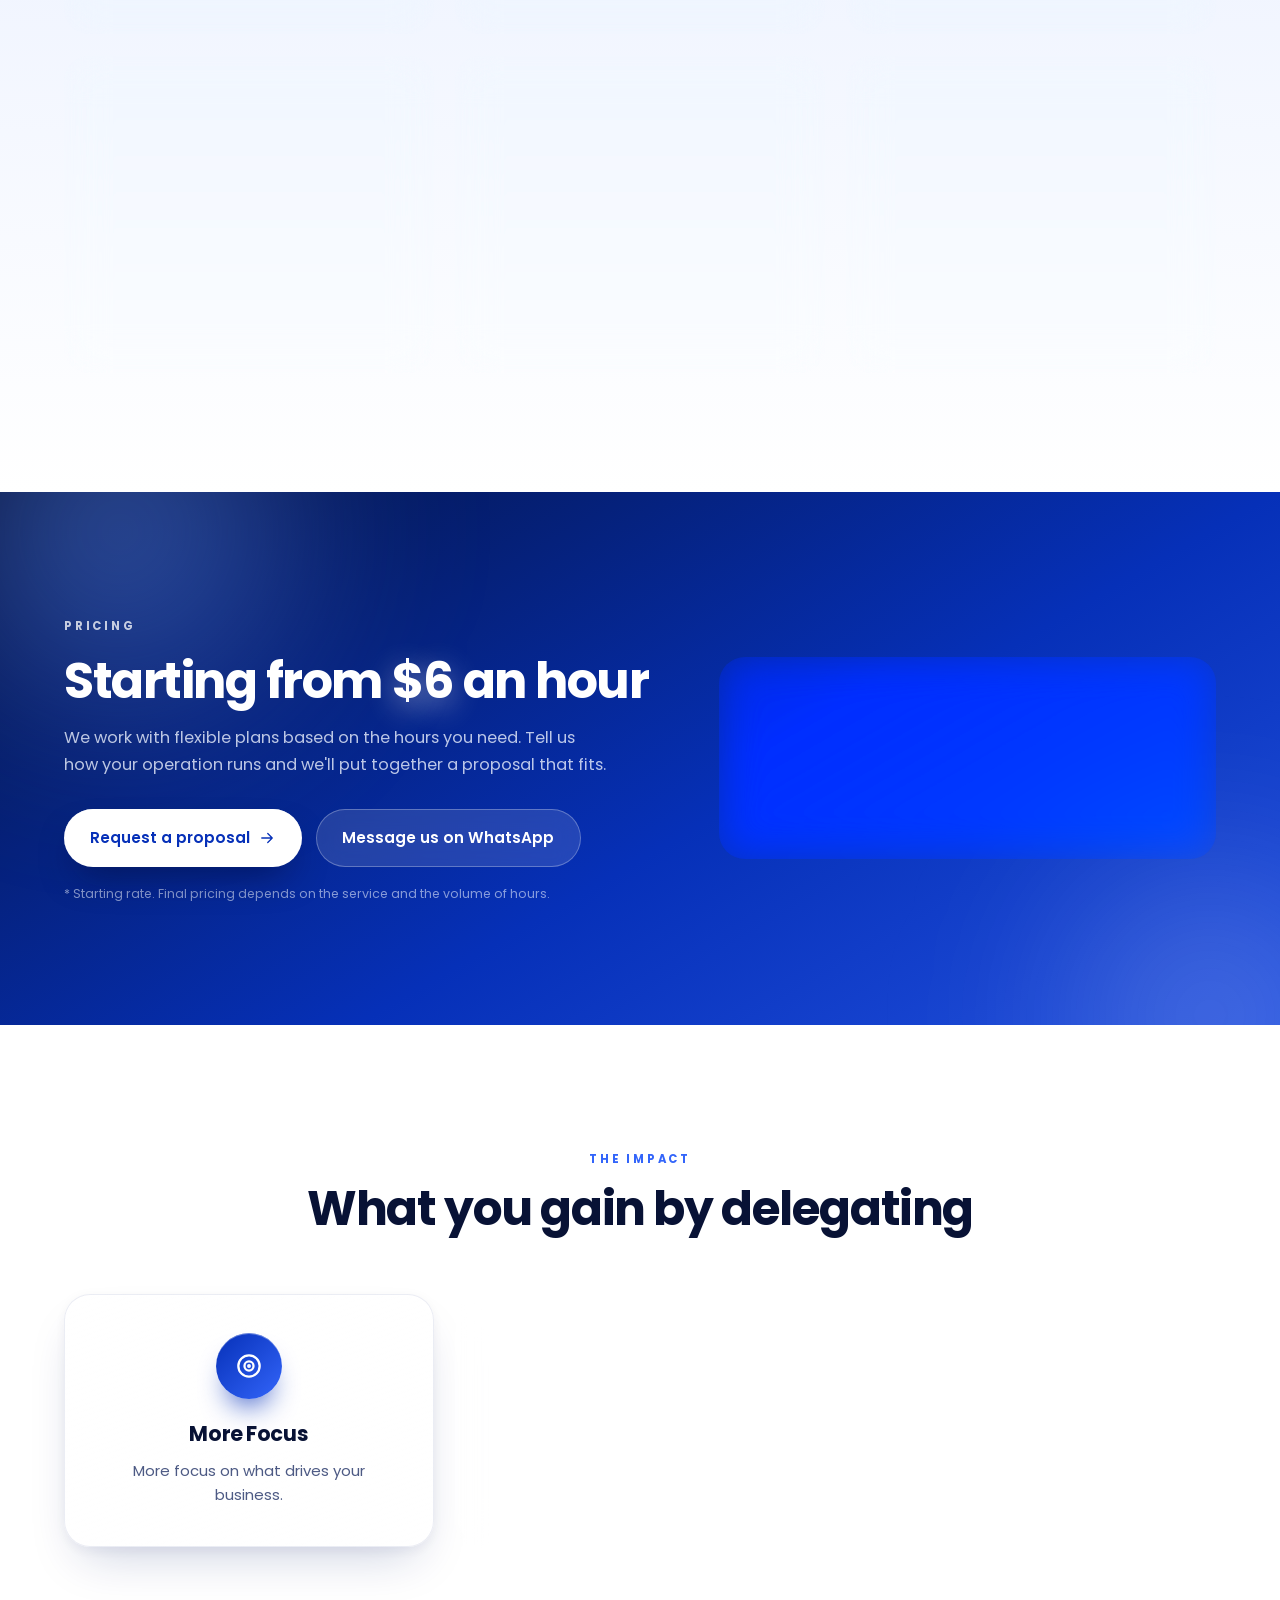
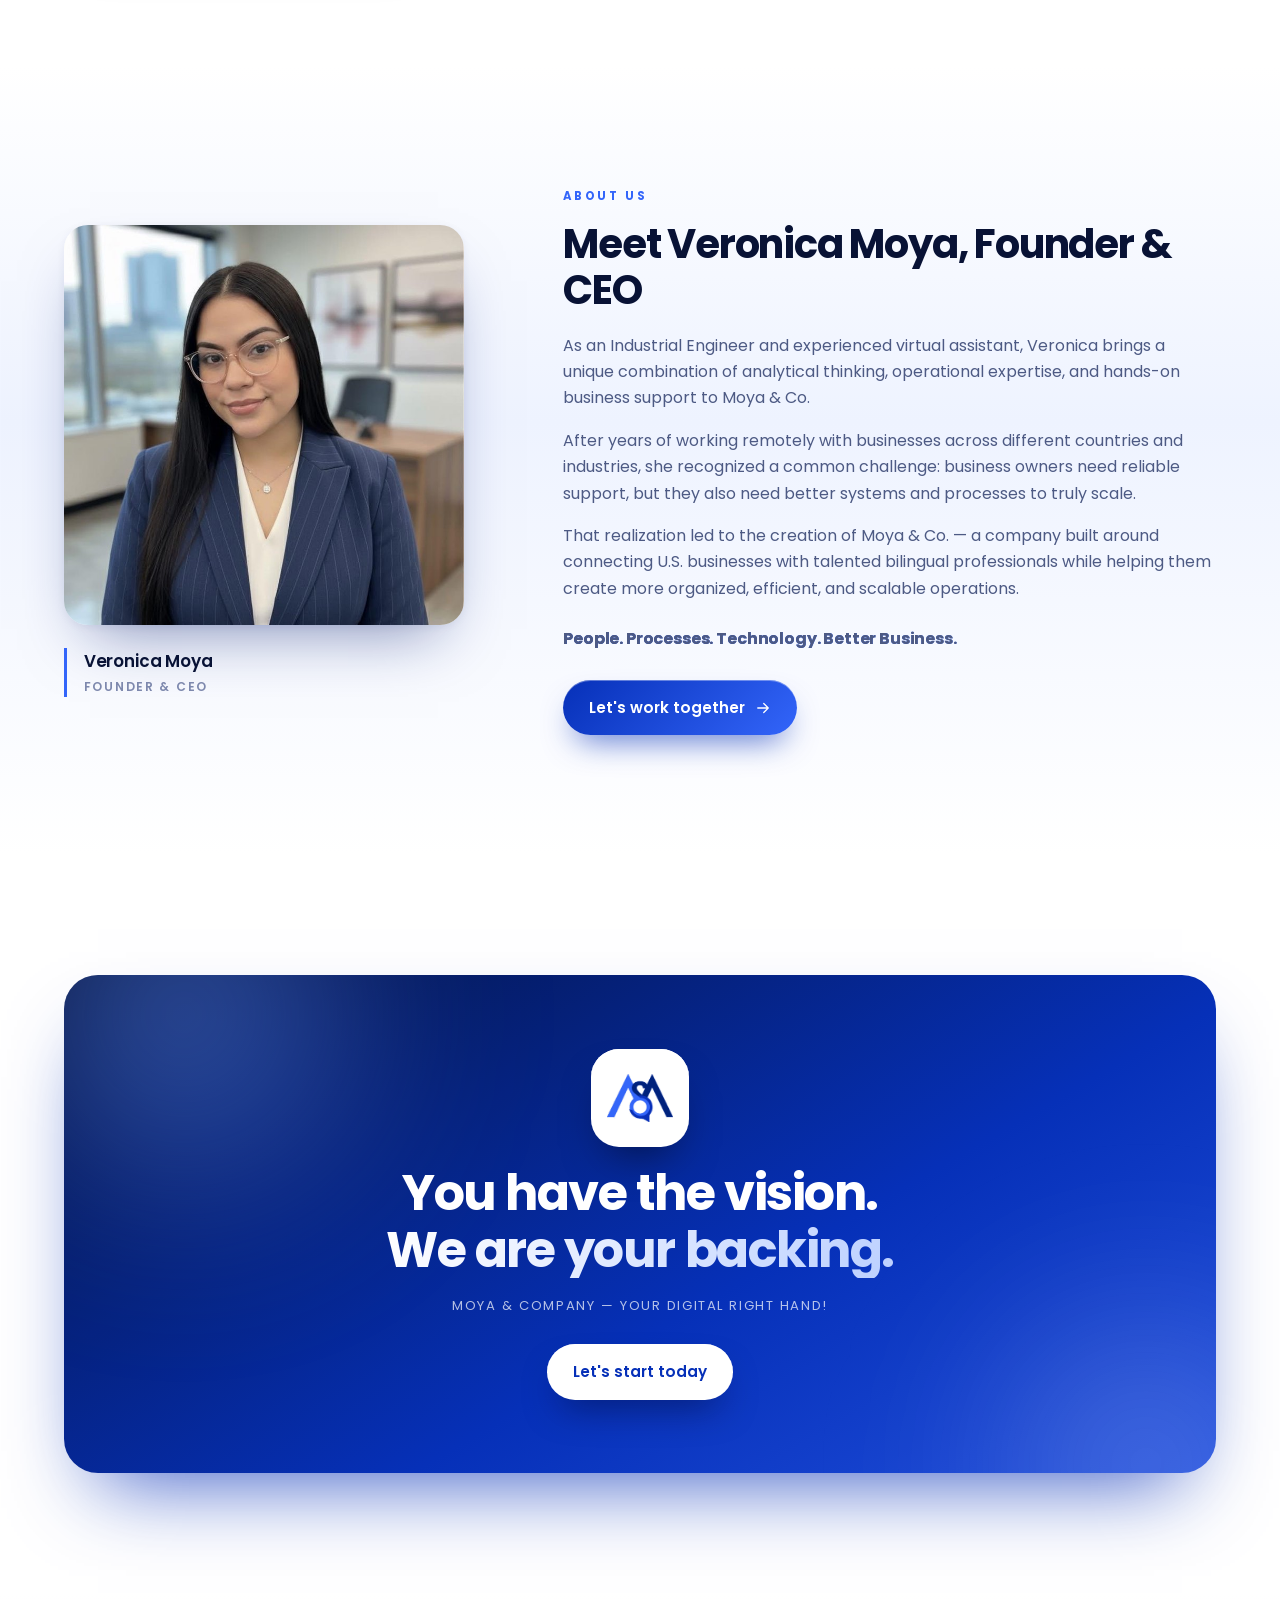
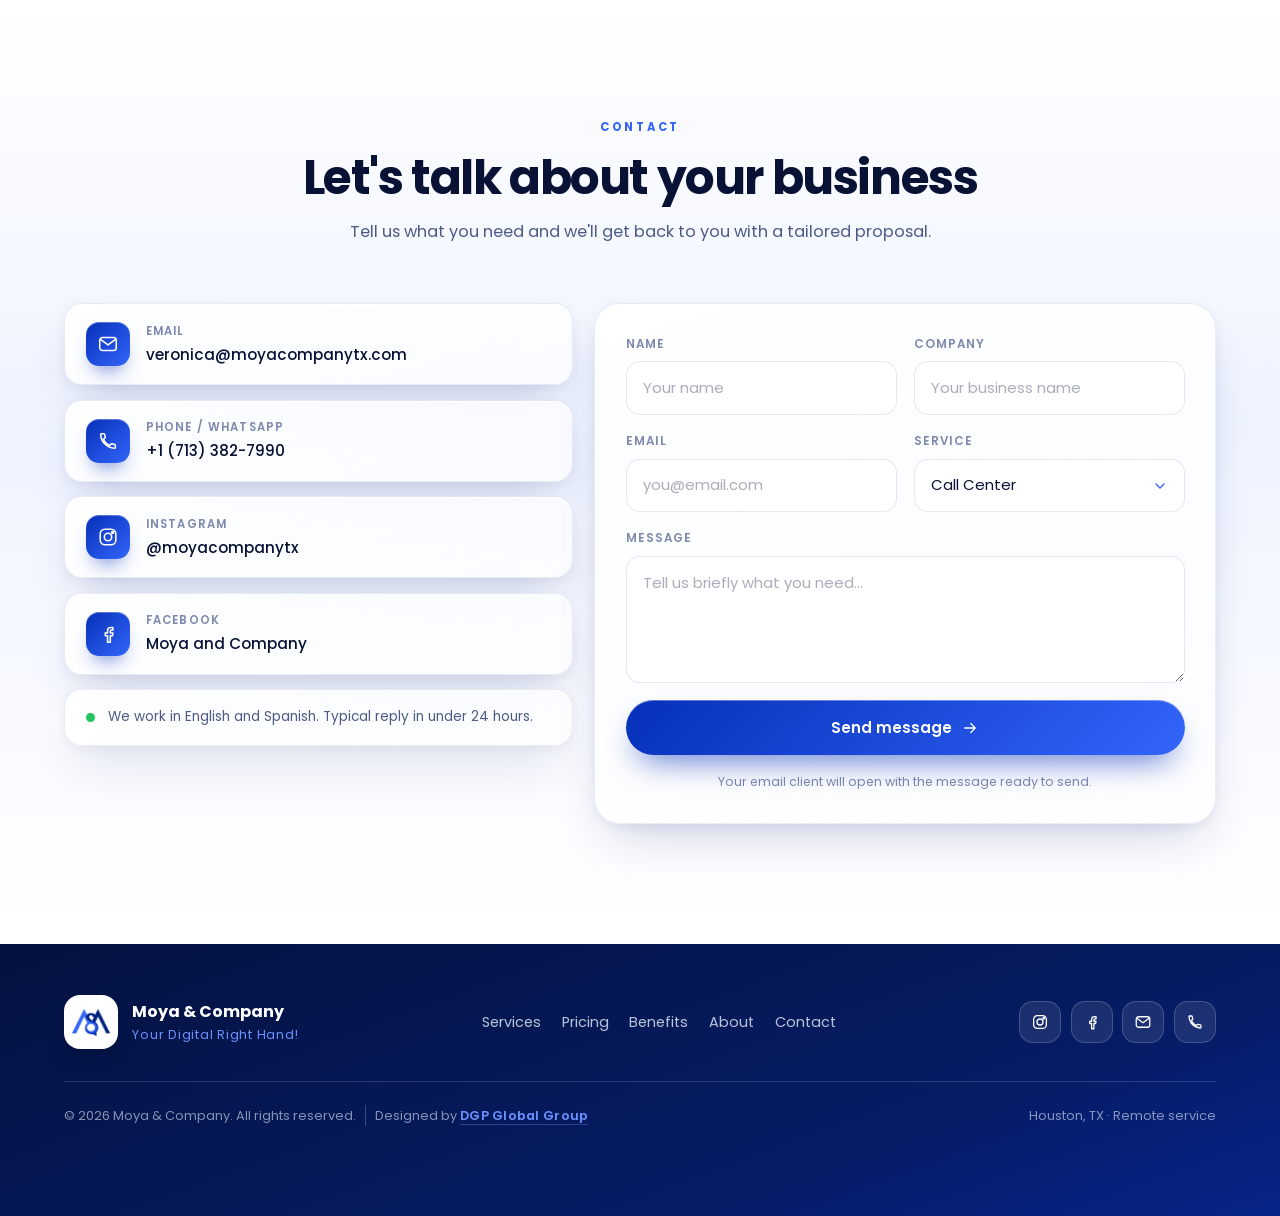
==== commit 4f5773b0: "Link the footer credit to DGP Global Group The copyright line now reads "Diseñado por DGP Global Gro" ====
--- a/index.html
+++ b/index.html
@@ -507,7 +507,8 @@
   </div>
   <div class="container footer__bottom">
     <p>© <span id="year">2026</span> Moya &amp; Company. <span data-i18n="footer.rights">Todos los derechos reservados.</span>
-       <span class="footer__by"><span data-i18n="footer.by">Desarrollado por</span> <b>DGP GROUP USA</b></span></p>
+       <span class="footer__by"><span data-i18n="footer.by">Diseñado por</span>
+         <a href="https://dgpglobalgroup.com" target="_blank" rel="noopener">DGP Global Group</a></span></p>
     <p class="footer__loc">Houston, TX · <span data-i18n="footer.remote">Servicio remoto</span></p>
   </div>
 </footer>
--- a/assets/css/styles.css
+++ b/assets/css/styles.css
@@ -505,7 +505,9 @@
 .footer__bottom p{margin:0}
 .footer__by{display:inline-block;margin-left:.35rem;padding-left:.6rem;
   border-left:1px solid rgba(255,255,255,.22)}
-.footer__by b{color:var(--blue-300);font-weight:600;letter-spacing:.02em}
+.footer__by a{color:var(--blue-300);font-weight:600;letter-spacing:.02em;
+  border-bottom:1px solid rgba(106,146,255,.35);transition:color .3s,border-color .3s}
+.footer__by a:hover{color:#fff;border-color:#fff}
 
 /* ---------------------------------------------------------
    FAB
@@ -546,9 +548,26 @@
   .brand__text{font-size:.96rem}
 }
 
+/* Nosotros: en pantallas medianas y móvil, retrato y ficha en una fila compacta
+   y el texto a todo el ancho, para no dejar una columna vacía */
+@media (max-width:840px){
+  .about{grid-template-columns:1fr !important;gap:1.7rem;align-items:start}
+  .about__media{width:100% !important;max-width:none !important;
+    display:flex;align-items:center;gap:1.2rem}
+  .about__media img{width:min(44%,230px);border-radius:20px}
+  .about__caption{margin-top:0;flex:1;min-width:0}
+}
+
+/* Nosotros: dos columnas más ajustadas, sin huecos junto a la foto */
+@media (max-width:1040px){
+  .about{grid-template-columns:minmax(0,.82fr) minmax(0,1.3fr);gap:2rem;align-items:center}
+  .about__media{width:100%;max-width:330px}
+  .about__caption{margin-top:1.1rem}
+  .about__title{font-size:clamp(1.5rem,3.4vw,2rem);margin-bottom:.9rem}
+  .about__copy p{font-size:.95rem}
+}
+
 @media (max-width:1024px){
-  .about{grid-template-columns:1fr;gap:2.2rem}
-  .about__media{width:min(100%,340px)}
   .pricing{grid-template-columns:1fr;gap:2.2rem;justify-items:center;text-align:center}
   .pricing__sub{margin-inline:auto}
   .pricing__cta{justify-content:center}
@@ -585,8 +604,7 @@
   .fab__label{display:none}
   .quote__plate{width:78px;height:78px;border-radius:22px}
   .quote__plate img{width:52px}
-  .about__media{width:100%}
-  .about__caption{margin-top:1.1rem}
+
   .footer__by{display:block;margin:.35rem 0 0;padding:0;border-left:0}
   .card{padding:1.6rem 1.4rem 1.3rem}
   .pricing__list{padding:1.3rem}
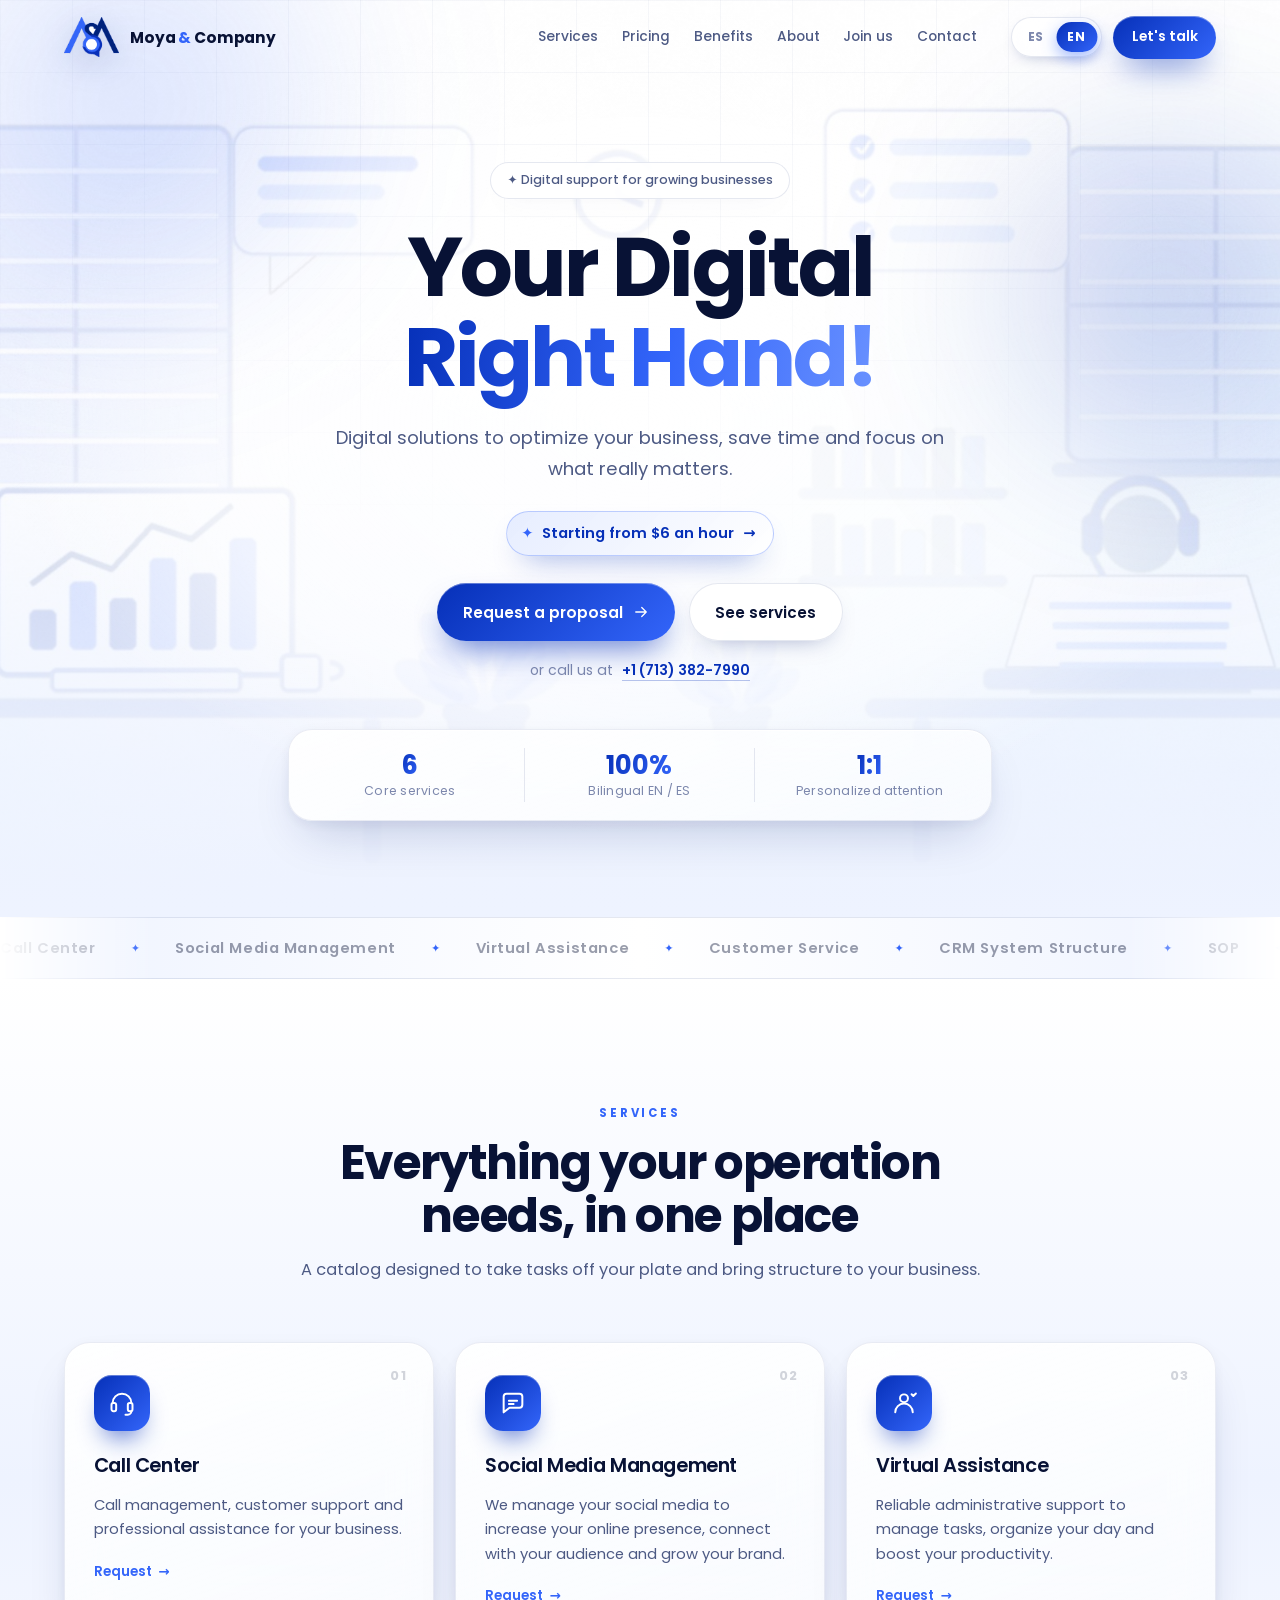
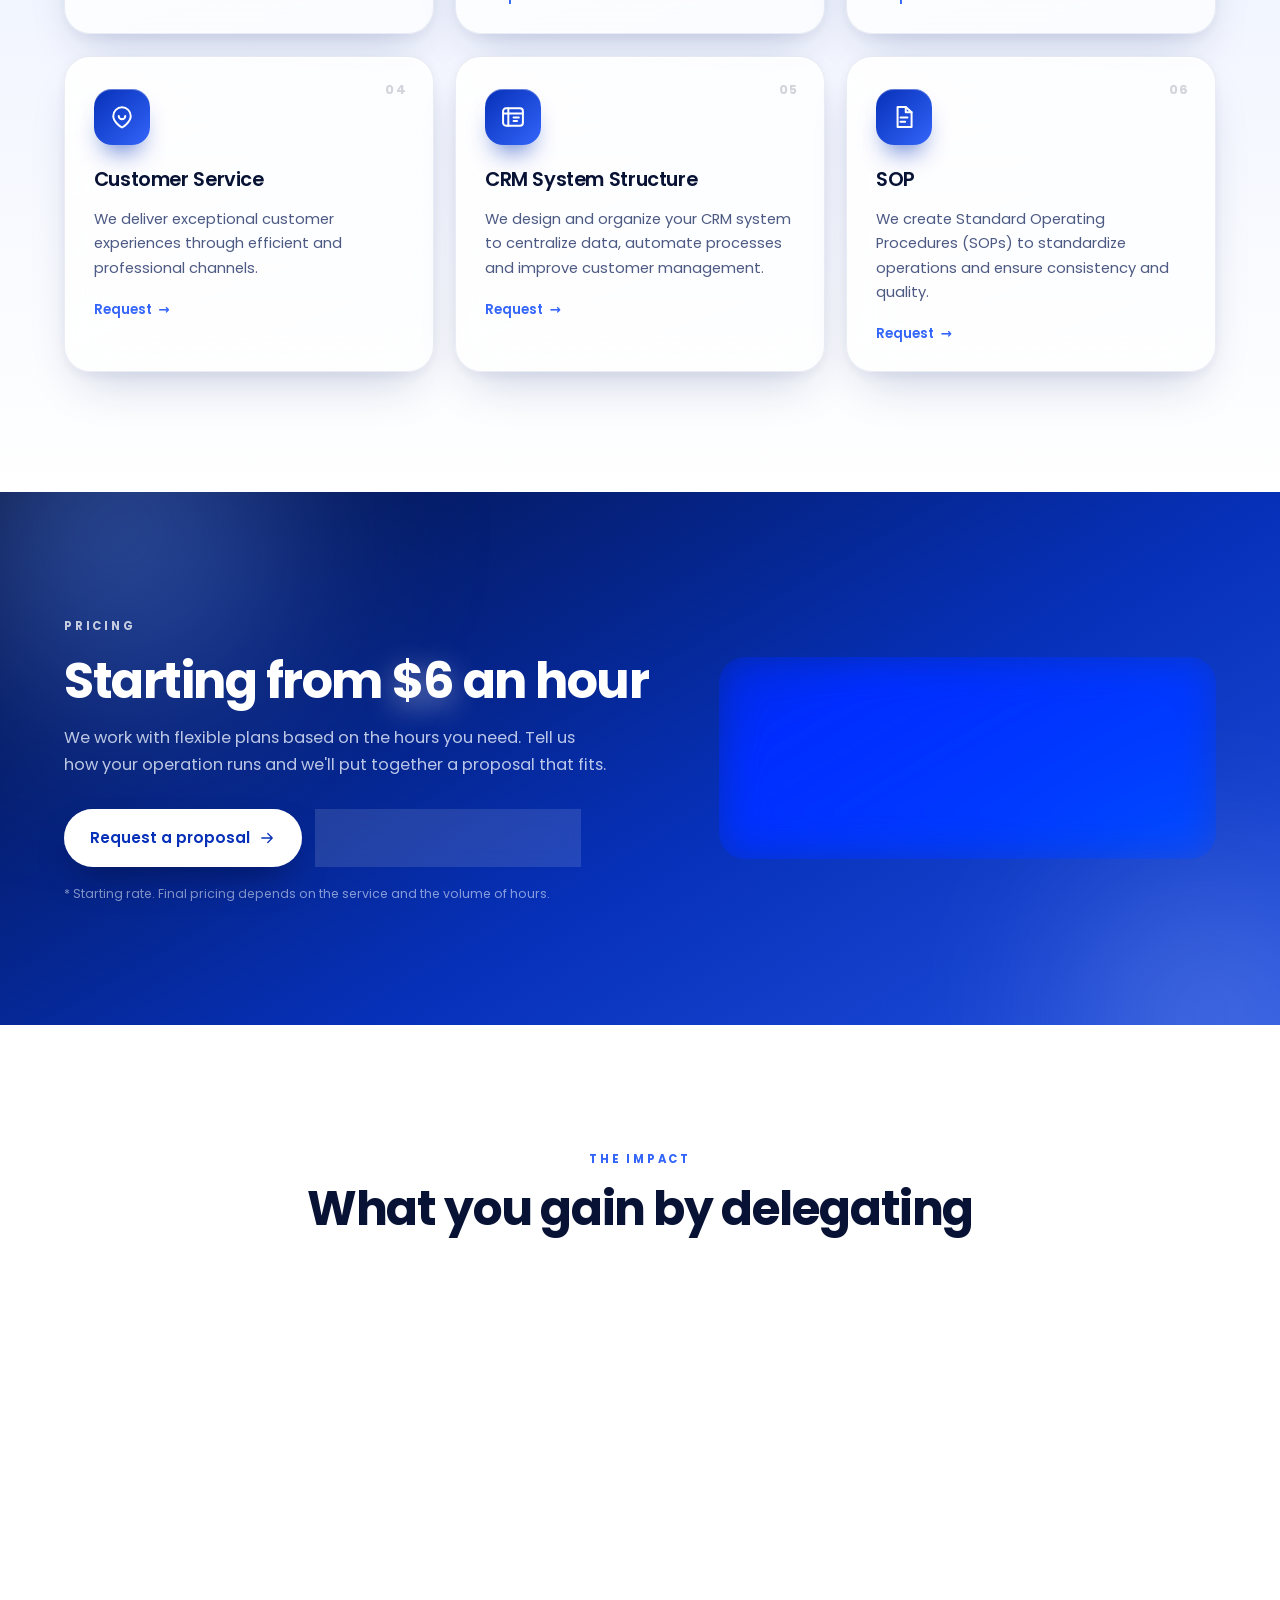
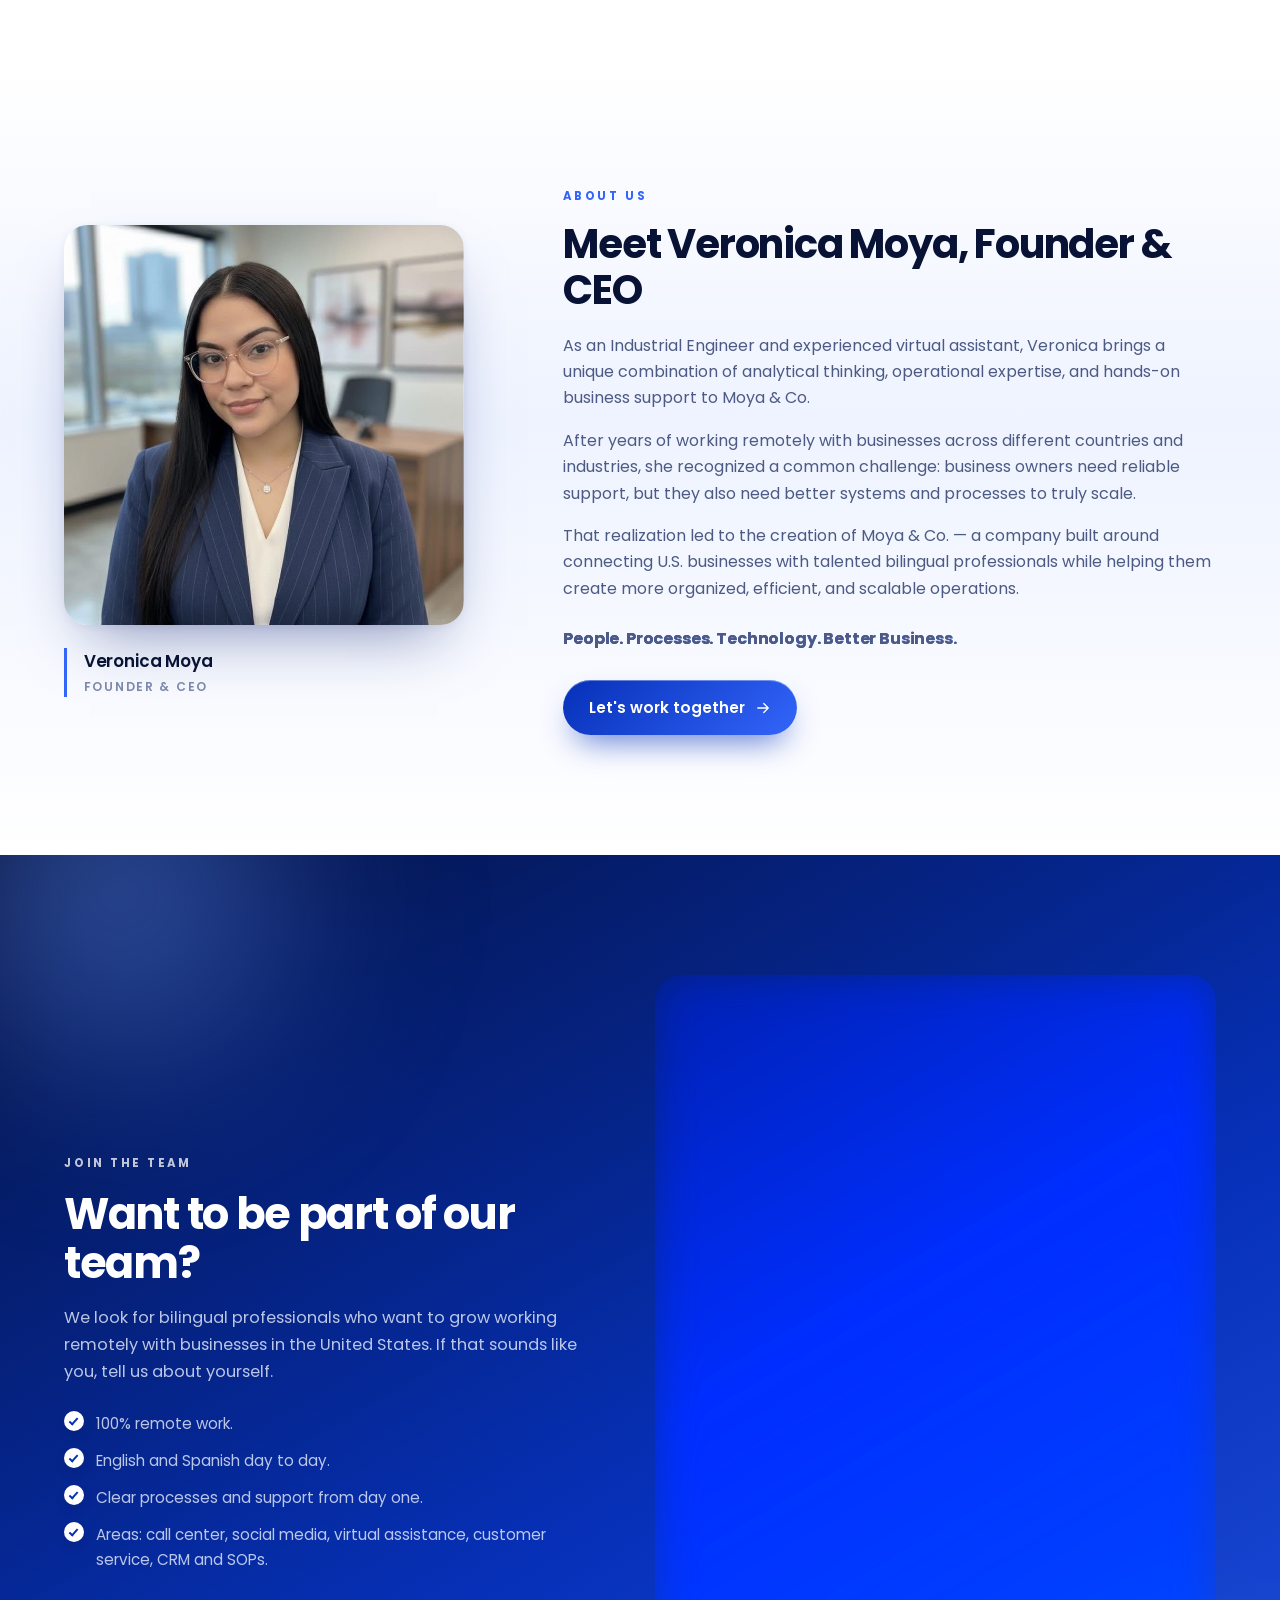
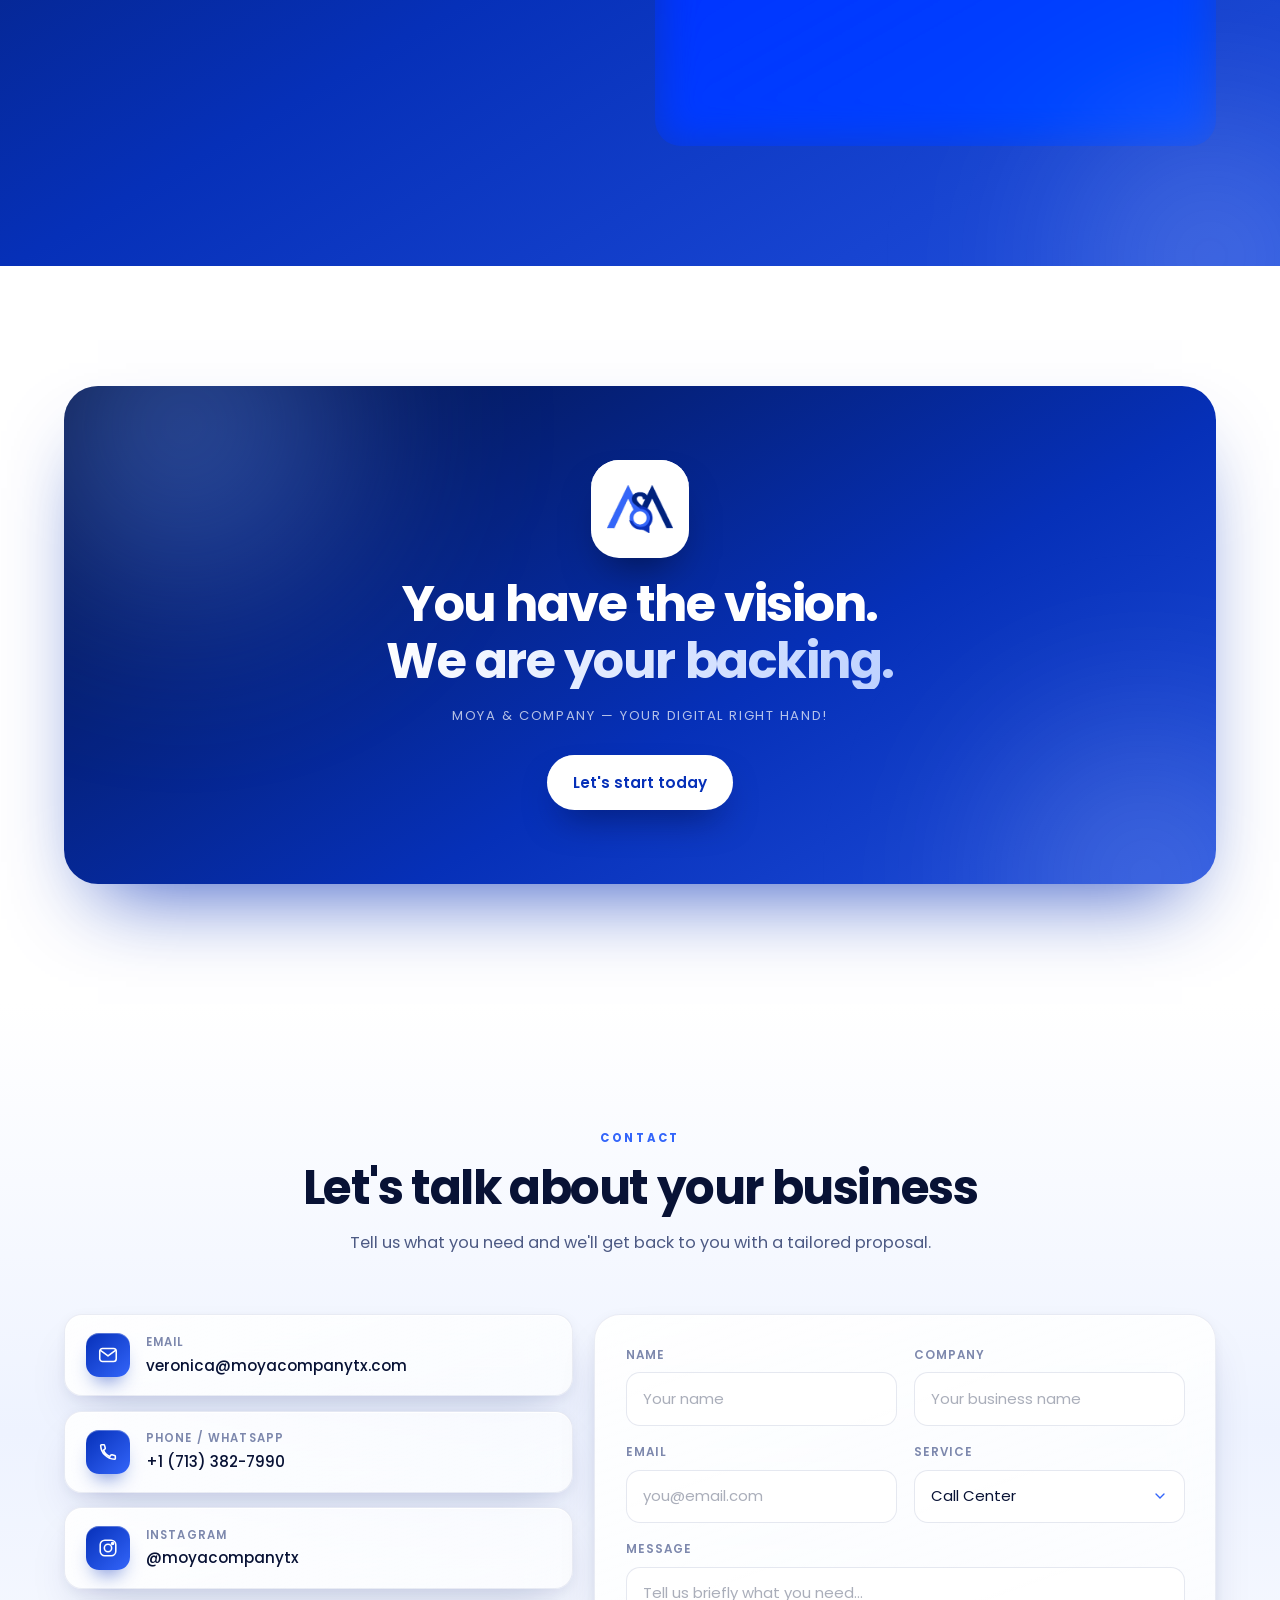
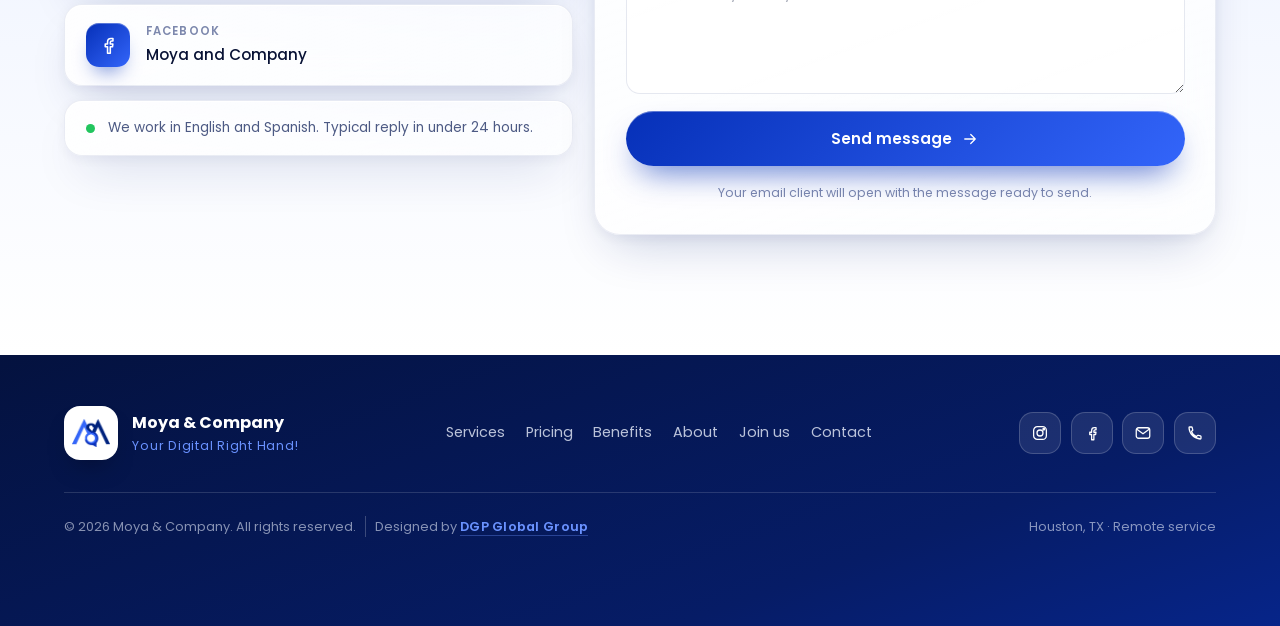
==== commit 1ba95d58: "Add a careers section and move the site to moyacompany.com Careers - New "Únete al equipo / Join the" ====
--- a/index.html
+++ b/index.html
@@ -8,16 +8,16 @@
       content="Moya &amp; Company — Soluciones digitales para optimizar tu negocio, ahorrar tiempo y enfocarte en lo que realmente importa. Desde $6 la hora." />
 <meta name="author" content="Moya &amp; Company" />
 <meta name="theme-color" content="#ffffff" />
-<link rel="canonical" href="https://moyacompany.dgp-link.com/" />
+<link rel="canonical" href="https://moyacompany.com/" />
 
 <!-- ===== Open Graph (Facebook, WhatsApp, LinkedIn, Instagram) ===== -->
 <meta property="og:type" content="website" />
 <meta property="og:site_name" content="Moya &amp; Company" />
-<meta property="og:url" content="https://moyacompany.dgp-link.com/" />
+<meta property="og:url" content="https://moyacompany.com/" />
 <meta property="og:title" content="Moya &amp; Company — Your Digital Right Hand!" />
 <meta property="og:description" content="Soluciones digitales para optimizar tu negocio, ahorrar tiempo y enfocarte en lo que realmente importa. Call center, redes sociales, asistencia virtual, customer service, CRM y SOPs desde $6 la hora." />
-<meta property="og:image" content="https://moyacompany.dgp-link.com/assets/img/og-image.jpg" />
-<meta property="og:image:secure_url" content="https://moyacompany.dgp-link.com/assets/img/og-image.jpg" />
+<meta property="og:image" content="https://moyacompany.com/assets/img/og-image.jpg" />
+<meta property="og:image:secure_url" content="https://moyacompany.com/assets/img/og-image.jpg" />
 <meta property="og:image:type" content="image/jpeg" />
 <meta property="og:image:width" content="1200" />
 <meta property="og:image:height" content="630" />
@@ -29,7 +29,7 @@
 <meta name="twitter:card" content="summary_large_image" />
 <meta name="twitter:title" content="Moya &amp; Company — Your Digital Right Hand!" />
 <meta name="twitter:description" content="Soluciones digitales para optimizar tu negocio, ahorrar tiempo y enfocarte en lo que realmente importa. Desde $6 la hora." />
-<meta name="twitter:image" content="https://moyacompany.dgp-link.com/assets/img/og-image.jpg" />
+<meta name="twitter:image" content="https://moyacompany.com/assets/img/og-image.jpg" />
 <meta name="twitter:image:alt" content="Moya &amp; Company — Your Digital Right Hand! Desde $6 la hora." />
 
 <link rel="icon" href="assets/img/favicon.png" type="image/png" />
@@ -47,9 +47,9 @@
   "name": "Moya & Company",
   "slogan": "Your Digital Right Hand!",
   "description": "Soluciones digitales para optimizar tu negocio: call center, social media management, asistencia virtual, customer service, estructura de CRM y SOPs.",
-  "url": "https://moyacompany.dgp-link.com/",
-  "logo": "https://moyacompany.dgp-link.com/assets/img/logo.png",
-  "image": "https://moyacompany.dgp-link.com/assets/img/og-image.jpg",
+  "url": "https://moyacompany.com/",
+  "logo": "https://moyacompany.com/assets/img/logo.png",
+  "image": "https://moyacompany.com/assets/img/og-image.jpg",
   "email": "veronica@moyacompanytx.com",
   "telephone": "+1-713-382-7990",
   "priceRange": "$6+",
@@ -104,6 +104,7 @@
       <a href="#pricing" data-i18n="nav.pricing">Tarifas</a>
       <a href="#benefits" data-i18n="nav.benefits">Beneficios</a>
       <a href="#about" data-i18n="nav.about">Nosotros</a>
+      <a href="#careers" data-i18n="nav.careers">Únete</a>
       <a href="#contact" data-i18n="nav.contact">Contacto</a>
     </nav>
 
@@ -351,6 +352,102 @@
     </div>
   </section>
 
+  <!-- ============ ÚNETE AL EQUIPO (azul) ============ -->
+  <section class="section section--dark on-dark" id="careers">
+    <div class="section__decor" aria-hidden="true">
+      <span class="orb orb--d1"></span>
+      <span class="orb orb--d2"></span>
+    </div>
+    <div class="container join">
+      <div class="join__copy reveal">
+        <span class="eyebrow" data-i18n="join.eyebrow">Únete al equipo</span>
+        <h2 class="join__title" data-i18n="join.title">¿Quieres formar parte de nuestro equipo?</h2>
+        <p class="join__sub" data-i18n="join.sub">Buscamos profesionales bilingües que quieran crecer trabajando de forma remota con negocios en Estados Unidos. Si te reconoces en esto, cuéntanos de ti.</p>
+        <ul class="join__list">
+          <li><i class="tick" aria-hidden="true"></i><span data-i18n="join.f1">Trabajo 100 % remoto.</span></li>
+          <li><i class="tick" aria-hidden="true"></i><span data-i18n="join.f2">Español e inglés en el día a día.</span></li>
+          <li><i class="tick" aria-hidden="true"></i><span data-i18n="join.f3">Procesos claros y acompañamiento desde el primer día.</span></li>
+          <li><i class="tick" aria-hidden="true"></i><span data-i18n="join.f4">Áreas: call center, redes sociales, asistencia virtual, customer service, CRM y SOPs.</span></li>
+        </ul>
+      </div>
+
+      <form class="form join__form glass" id="careersForm" novalidate>
+        <p class="join__form-title" data-i18n="join.form.title">Postúlate</p>
+
+        <div class="form__row">
+          <label class="field">
+            <span data-i18n="join.name">Nombre completo</span>
+            <input type="text" name="name" required autocomplete="name"
+                   data-i18n-attr="placeholder" data-i18n="join.name.ph" placeholder="Tu nombre y apellido" />
+          </label>
+          <label class="field">
+            <span data-i18n="join.phone">Teléfono / WhatsApp</span>
+            <input type="tel" name="phone" autocomplete="tel" placeholder="+1 000 000 0000" />
+          </label>
+        </div>
+
+        <div class="form__row">
+          <label class="field">
+            <span data-i18n="join.email">Email</span>
+            <input type="email" name="email" required autocomplete="email" placeholder="you@email.com" />
+          </label>
+          <label class="field">
+            <span data-i18n="join.area">Área de interés</span>
+            <select name="area" id="areaSelect">
+              <option value="Call Center">Call Center</option>
+              <option value="Social Media Management">Social Media Management</option>
+              <option value="Virtual Assistance">Virtual Assistance</option>
+              <option value="Customer Service">Customer Service</option>
+              <option value="CRM System Structure">CRM System Structure</option>
+              <option value="SOP">SOP</option>
+              <option value="Other" data-i18n="join.area.other">Otra</option>
+            </select>
+          </label>
+        </div>
+
+        <div class="form__row">
+          <label class="field">
+            <span data-i18n="join.exp">Experiencia</span>
+            <select name="experience">
+              <option value="0-1" data-i18n="join.exp.1">Menos de 1 año</option>
+              <option value="1-3" data-i18n="join.exp.2">1 a 3 años</option>
+              <option value="3-5" data-i18n="join.exp.3">3 a 5 años</option>
+              <option value="5+" data-i18n="join.exp.4">Más de 5 años</option>
+            </select>
+          </label>
+          <label class="field">
+            <span data-i18n="join.english">Nivel de inglés</span>
+            <select name="english">
+              <option value="Basico" data-i18n="join.english.1">Básico</option>
+              <option value="Intermedio" data-i18n="join.english.2">Intermedio</option>
+              <option value="Avanzado" data-i18n="join.english.3">Avanzado</option>
+              <option value="Nativo" data-i18n="join.english.4">Nativo / bilingüe</option>
+            </select>
+          </label>
+        </div>
+
+        <label class="field">
+          <span data-i18n="join.cv">Enlace a tu CV o LinkedIn</span>
+          <input type="url" name="cv" data-i18n-attr="placeholder" data-i18n="join.cv.ph"
+                 placeholder="https://linkedin.com/in/tu-perfil" />
+        </label>
+
+        <label class="field">
+          <span data-i18n="join.msg">Cuéntanos sobre ti</span>
+          <textarea name="message" rows="3" required
+                    data-i18n-attr="placeholder" data-i18n="join.msg.ph"
+                    placeholder="Tu experiencia, disponibilidad y por qué te interesa…"></textarea>
+        </label>
+
+        <button class="btn btn--white btn--block" type="submit">
+          <span data-i18n="join.send">Enviar postulación</span>
+          <svg viewBox="0 0 24 24" class="btn__ico" aria-hidden="true"><path d="M5 12h14M13 6l6 6-6 6"/></svg>
+        </button>
+        <p class="form__hint" data-i18n="join.hint">Se abrirá tu correo con la postulación lista. Puedes adjuntar tu CV ahí antes de enviarla.</p>
+      </form>
+    </div>
+  </section>
+
   <!-- ============ CIERRE (panel azul) ============ -->
   <section class="section section--white" id="closing">
     <div class="container">
@@ -487,6 +584,7 @@
       <a href="#pricing" data-i18n="nav.pricing">Tarifas</a>
       <a href="#benefits" data-i18n="nav.benefits">Beneficios</a>
       <a href="#about" data-i18n="nav.about">Nosotros</a>
+      <a href="#careers" data-i18n="nav.careers">Únete</a>
       <a href="#contact" data-i18n="nav.contact">Contacto</a>
     </nav>
 
--- a/assets/css/styles.css
+++ b/assets/css/styles.css
@@ -420,6 +420,31 @@
   -webkit-background-clip:text;background-clip:text;color:transparent}
 
 /* ---------------------------------------------------------
+   ÚNETE AL EQUIPO
+   --------------------------------------------------------- */
+.join{display:grid;grid-template-columns:minmax(0,1fr) minmax(0,1.05fr);
+  gap:clamp(2rem,5vw,3.5rem);align-items:center}
+.join__title{margin:.2rem 0 0;font-weight:700;letter-spacing:-.03em;line-height:1.12;color:#fff;
+  font-size:clamp(1.8rem,4vw,2.7rem)}
+.join__sub{margin:1.1rem 0 0;max-width:34rem;color:var(--ink-dim);font-size:1.02rem}
+.join__list{list-style:none;margin:1.6rem 0 0;padding:0;display:grid;gap:.75rem}
+.join__list li{display:flex;align-items:flex-start;gap:.75rem;font-size:.95rem;color:var(--ink-dim)}
+.join__form{padding:1.8rem}
+.join__form-title{margin:0 0 .4rem;font-size:.72rem;font-weight:700;letter-spacing:.16em;
+  text-transform:uppercase;color:var(--ink-soft)}
+/* background-color, no el atajo: el atajo resetearía el repeat/position del icono del select */
+.on-dark .field input,.on-dark .field select,.on-dark .field textarea{
+  background-color:rgba(255,255,255,.1);border-color:rgba(255,255,255,.22);color:#fff}
+.on-dark .field input::placeholder,.on-dark .field textarea::placeholder{color:rgba(238,243,255,.45)}
+.on-dark .field input:focus,.on-dark .field select:focus,.on-dark .field textarea:focus{
+  background-color:rgba(255,255,255,.18);border-color:#fff;box-shadow:0 0 0 4px rgba(255,255,255,.14)}
+.on-dark .field select{
+  background-image:url("data:image/svg+xml,%3Csvg xmlns='http://www.w3.org/2000/svg' viewBox='0 0 24 24' fill='none' stroke='%23ffffff' stroke-width='2' stroke-linecap='round'%3E%3Cpath d='m6 9 6 6 6-6'/%3E%3C/svg%3E")}
+.on-dark .field select option{background:#04123f;color:#fff}
+.on-dark .field.has-error input,.on-dark .field.has-error textarea{
+  border-color:#ff8f9a;box-shadow:0 0 0 4px rgba(255,143,154,.2)}
+
+/* ---------------------------------------------------------
    CIERRE
    --------------------------------------------------------- */
 .quote{position:relative;overflow:hidden;border-radius:34px;
@@ -543,8 +568,8 @@
 /* ---------------------------------------------------------
    RESPONSIVE
    --------------------------------------------------------- */
-@media (max-width:1200px){
-  .nav a{padding:.55rem .7rem;font-size:.88rem}
+@media (max-width:1280px){
+  .nav a{padding:.5rem .62rem;font-size:.86rem}
   .brand__text{font-size:.96rem}
 }
 
@@ -568,6 +593,7 @@
 }
 
 @media (max-width:1024px){
+  .join{grid-template-columns:1fr;gap:2.2rem}
   .pricing{grid-template-columns:1fr;gap:2.2rem;justify-items:center;text-align:center}
   .pricing__sub{margin-inline:auto}
   .pricing__cta{justify-content:center}
@@ -576,7 +602,7 @@
   .contact{grid-template-columns:1fr}
 }
 
-@media (max-width:1040px){
+@media (max-width:1140px){
   .burger{display:grid}
   .header__cta{display:none}
   .nav{position:fixed;inset:0 0 auto;top:0;margin:0;padding:6rem 1.5rem 2rem;
@@ -600,6 +626,7 @@
   .hero__cta .btn{flex:1 1 100%}
   .form__row{grid-template-columns:1fr}
   .form{padding:1.4rem}
+  .join__form{padding:1.3rem}
   .fab{right:1rem;bottom:1rem;height:54px;width:54px;padding:0;justify-content:center}
   .fab__label{display:none}
   .quote__plate{width:78px;height:78px;border-radius:22px}
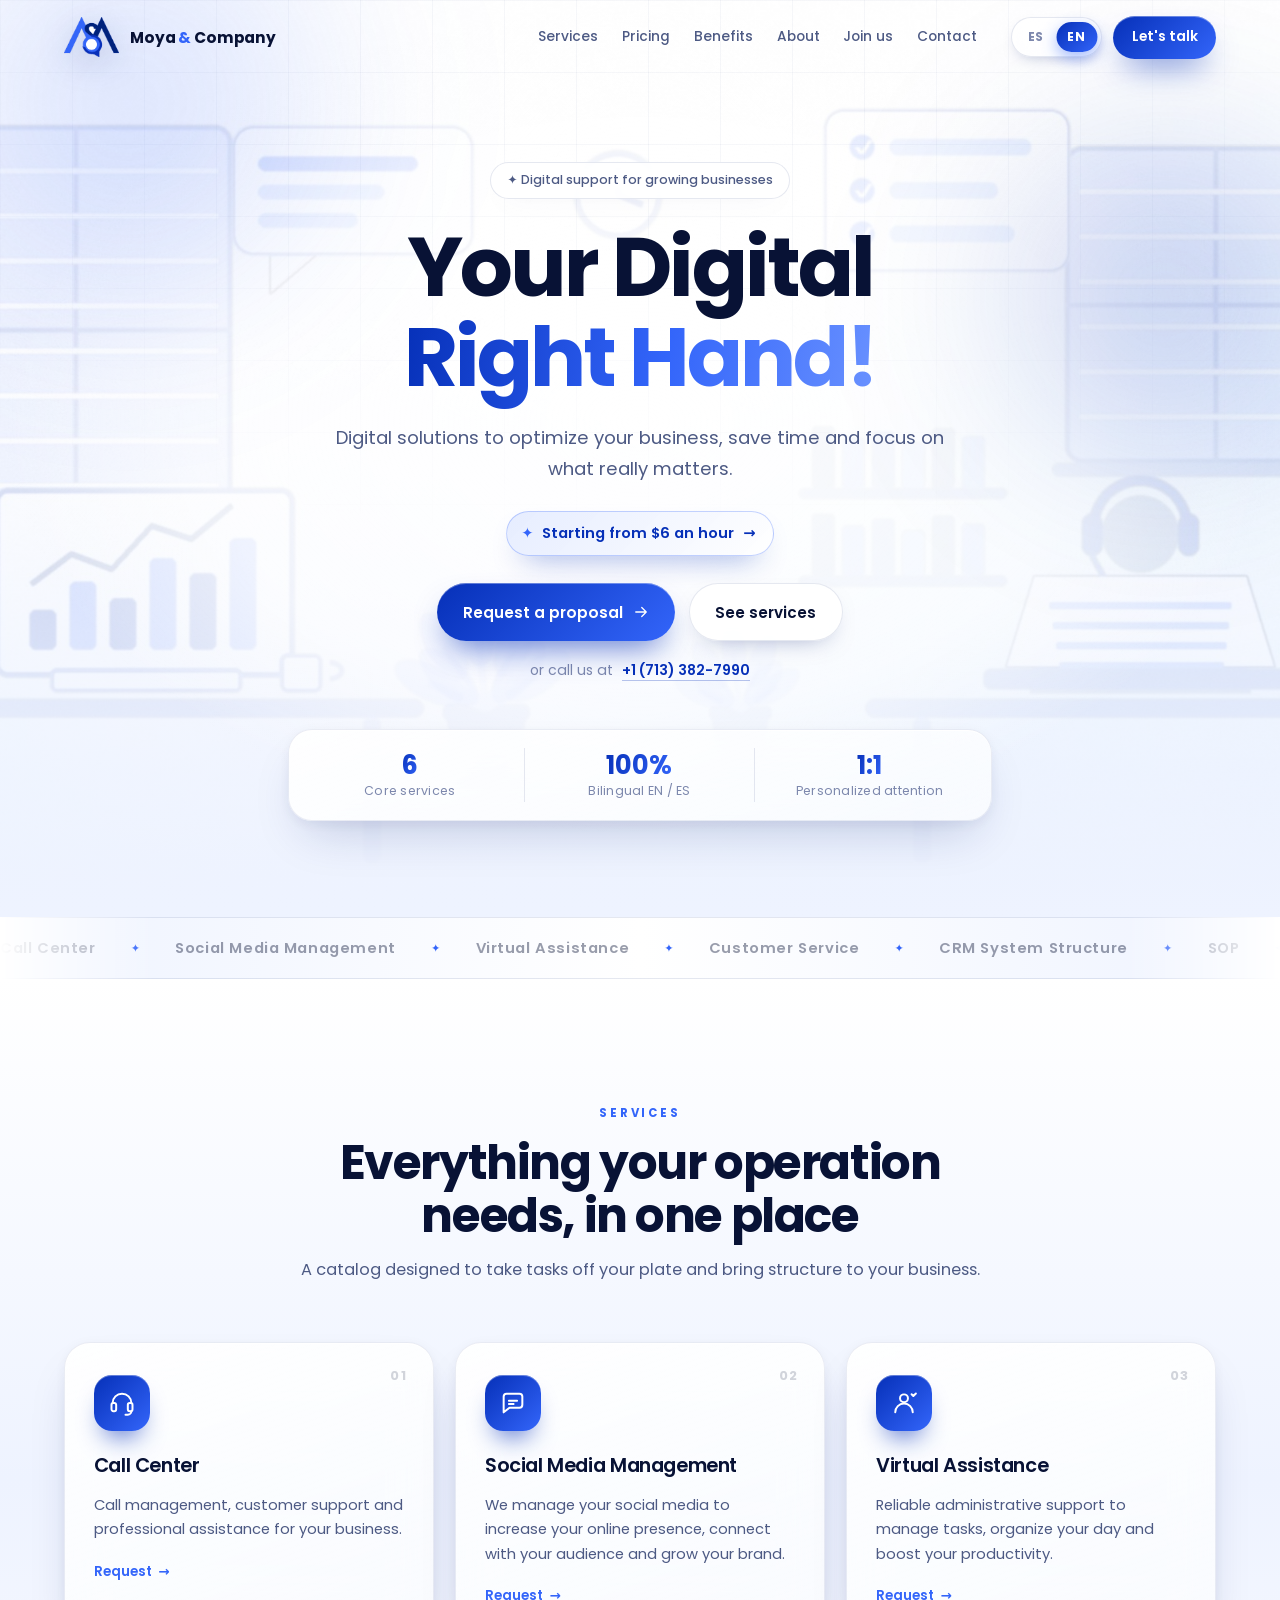
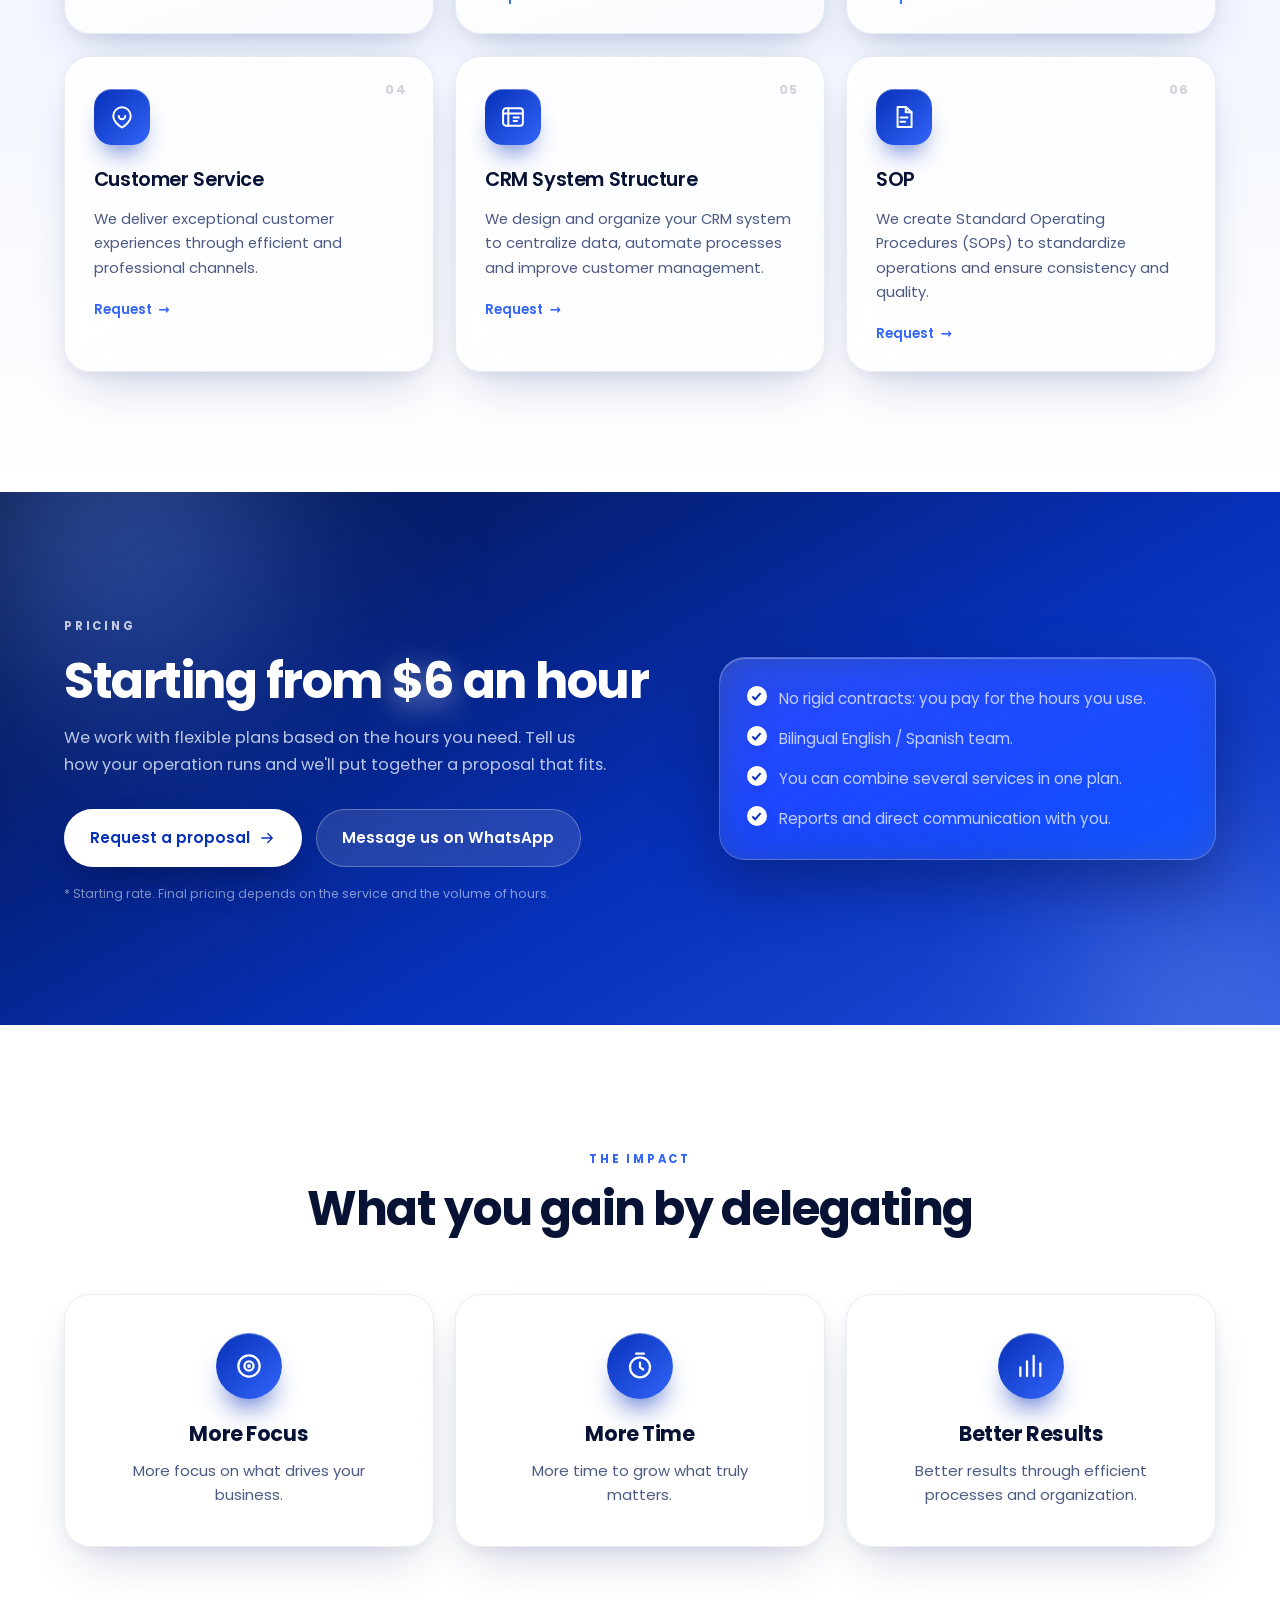
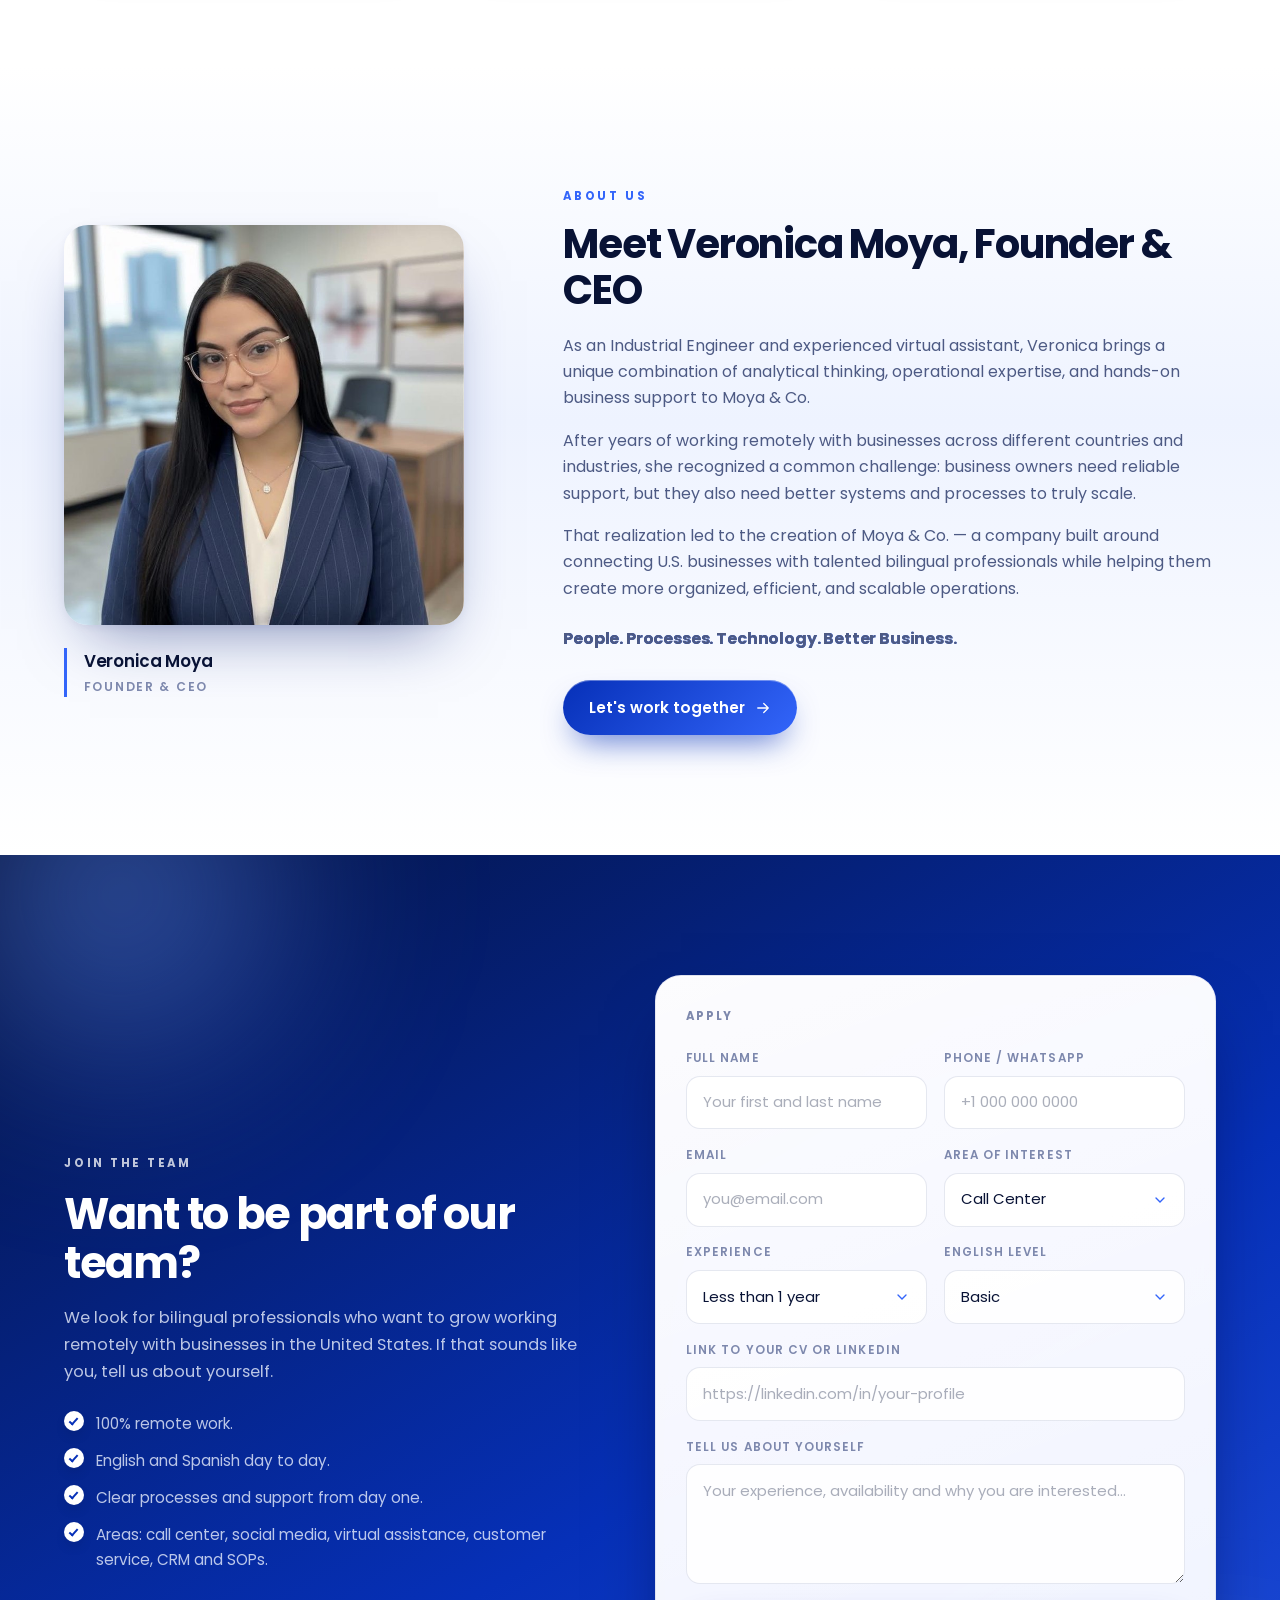
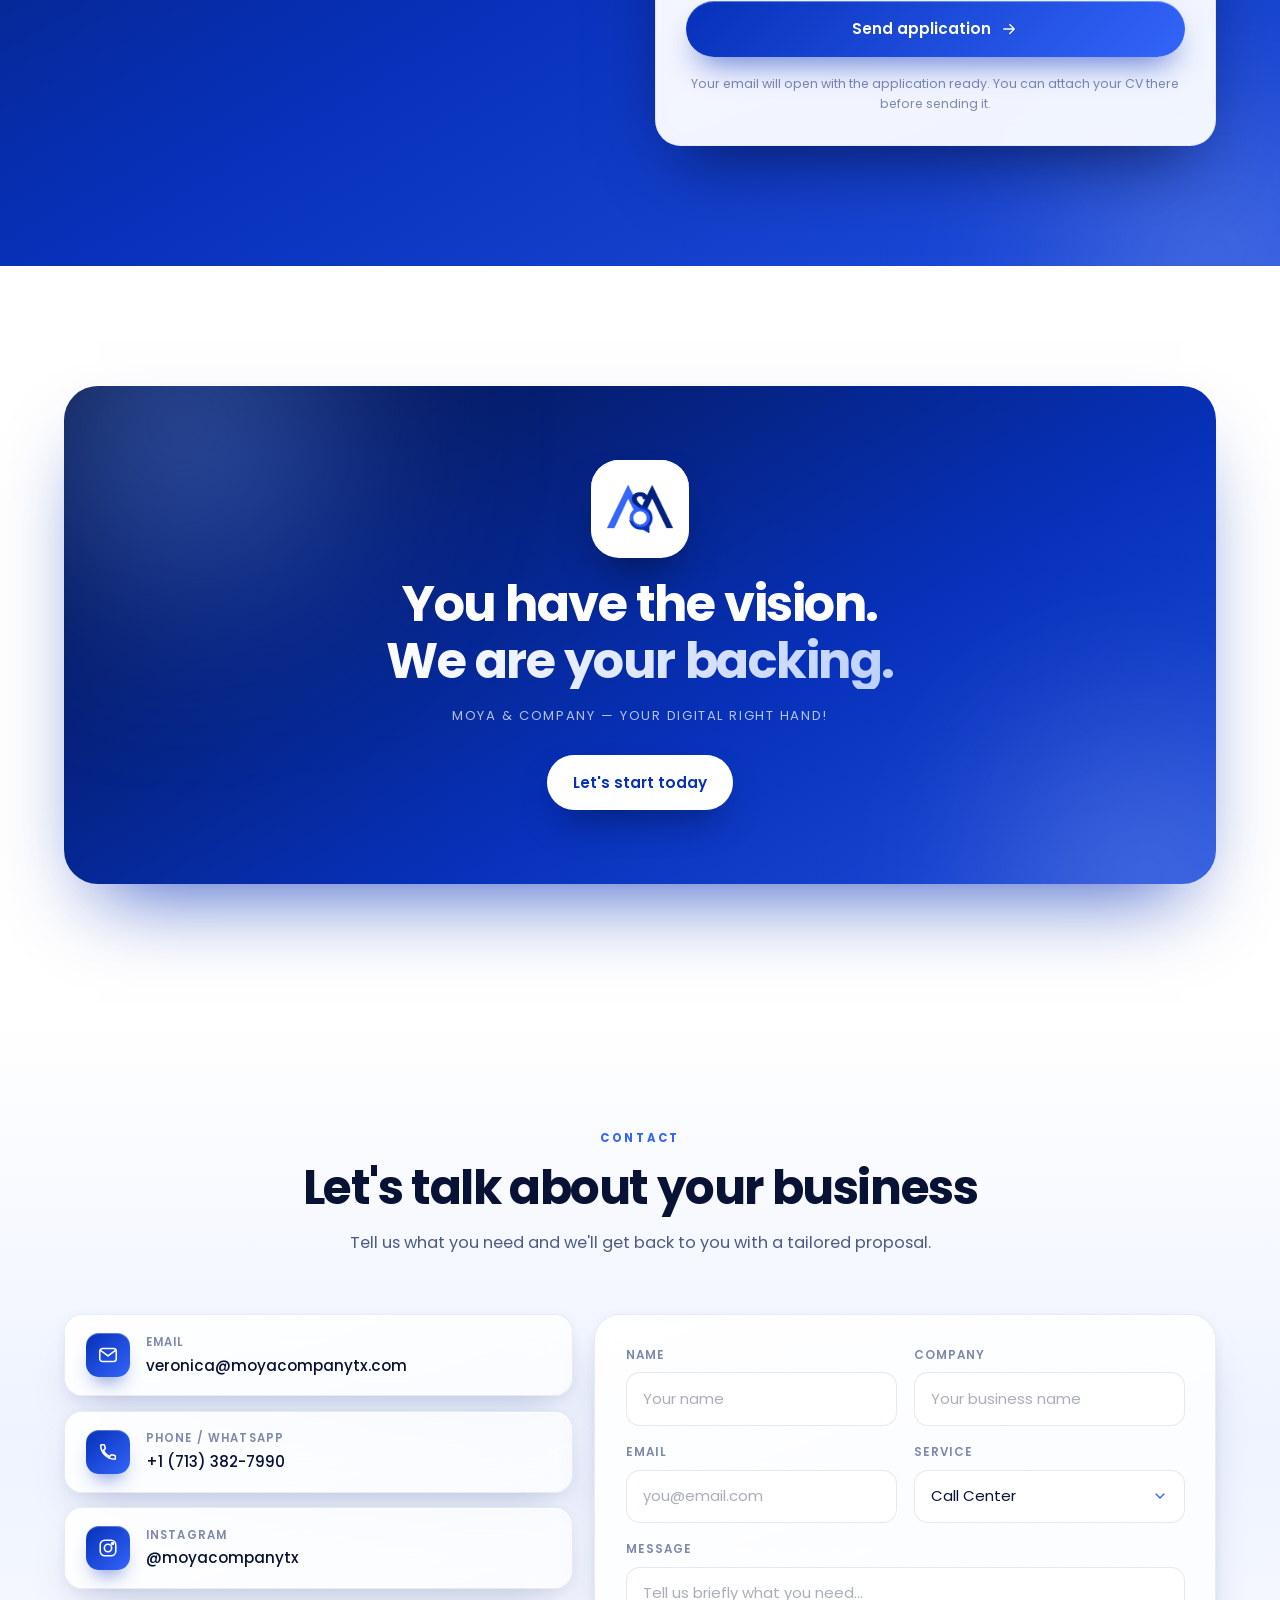
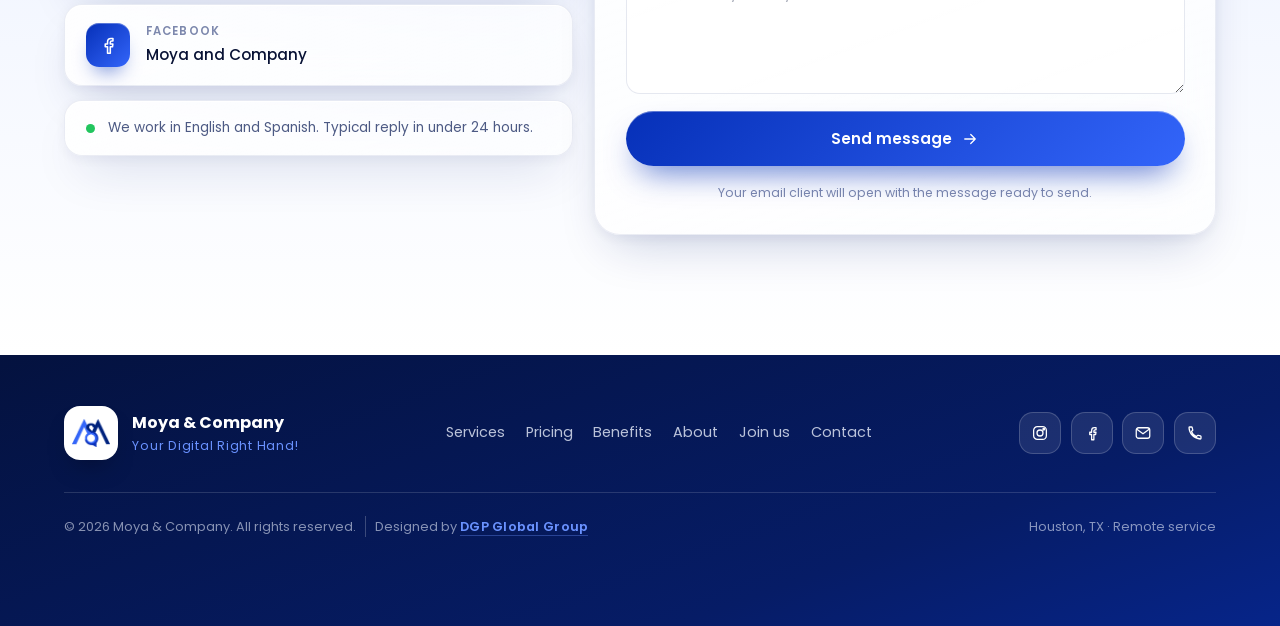
==== commit 84637fa3: "Add an /admin metrics panel and cookie-free visit tracking Panel (admin/index.html, not linked, noin" ====
--- a/index.html
+++ b/index.html
@@ -371,7 +371,7 @@
         </ul>
       </div>
 
-      <form class="form join__form glass" id="careersForm" novalidate>
+      <form class="form join__form glass on-light" id="careersForm" novalidate>
         <p class="join__form-title" data-i18n="join.form.title">Postúlate</p>
 
         <div class="form__row">
@@ -439,7 +439,7 @@
                     placeholder="Tu experiencia, disponibilidad y por qué te interesa…"></textarea>
         </label>
 
-        <button class="btn btn--white btn--block" type="submit">
+        <button class="btn btn--primary btn--block" type="submit">
           <span data-i18n="join.send">Enviar postulación</span>
           <svg viewBox="0 0 24 24" class="btn__ico" aria-hidden="true"><path d="M5 12h14M13 6l6 6-6 6"/></svg>
         </button>
@@ -619,6 +619,8 @@
   <span class="fab__label" data-i18n="fab.label">Escríbenos</span>
 </a>
 
+<script src="assets/js/supabase-config.js"></script>
+<script src="assets/js/analytics.js" defer></script>
 <script src="assets/js/i18n.js"></script>
 <script src="assets/js/main.js"></script>
 </body>
--- a/assets/css/styles.css
+++ b/assets/css/styles.css
@@ -30,6 +30,19 @@
   --container:1200px;
 
   --ease:cubic-bezier(.22,.85,.3,1);
+}
+
+/* Isla CLARA dentro de una sección oscura (p. ej. el formulario de postulación) */
+.on-light{
+  --ink:#0c1638;
+  --ink-dim:#4d5a84;
+  --ink-soft:#7d88ad;
+  --line:rgba(9,30,110,.10);
+  --glass-bg:linear-gradient(160deg,rgba(255,255,255,.99),rgba(255,255,255,.94));
+  --glass-brd:rgba(9,30,110,.08);
+  --glass-shadow:0 34px 68px -26px rgba(1,8,40,.65);
+  --glass-inset:inset 0 1px 0 rgba(255,255,255,1);
+  color:var(--ink);
 }
 
 /* Tokens OSCUROS — se aplican a cualquier bloque marcado .on-dark */
@@ -443,6 +456,16 @@
 .on-dark .field select option{background:#04123f;color:#fff}
 .on-dark .field.has-error input,.on-dark .field.has-error textarea{
   border-color:#ff8f9a;box-shadow:0 0 0 4px rgba(255,143,154,.2)}
+.on-light .field input,.on-light .field select,.on-light .field textarea{
+  background-color:rgba(255,255,255,.9);border-color:var(--line);color:var(--navy)}
+.on-light .field input::placeholder,.on-light .field textarea::placeholder{color:rgba(12,22,56,.35)}
+.on-light .field input:focus,.on-light .field select:focus,.on-light .field textarea:focus{
+  background-color:#fff;border-color:var(--blue-400);box-shadow:0 0 0 4px rgba(51,101,250,.14)}
+.on-light .field select{
+  background-image:url("data:image/svg+xml,%3Csvg xmlns='http://www.w3.org/2000/svg' viewBox='0 0 24 24' fill='none' stroke='%233365fa' stroke-width='2' stroke-linecap='round'%3E%3Cpath d='m6 9 6 6 6-6'/%3E%3C/svg%3E")}
+.on-light .field select option{background:#fff;color:var(--navy)}
+.on-light .field.has-error input,.on-light .field.has-error textarea{
+  border-color:#e5484d;box-shadow:0 0 0 4px rgba(229,72,77,.12)}
 
 /* ---------------------------------------------------------
    CIERRE
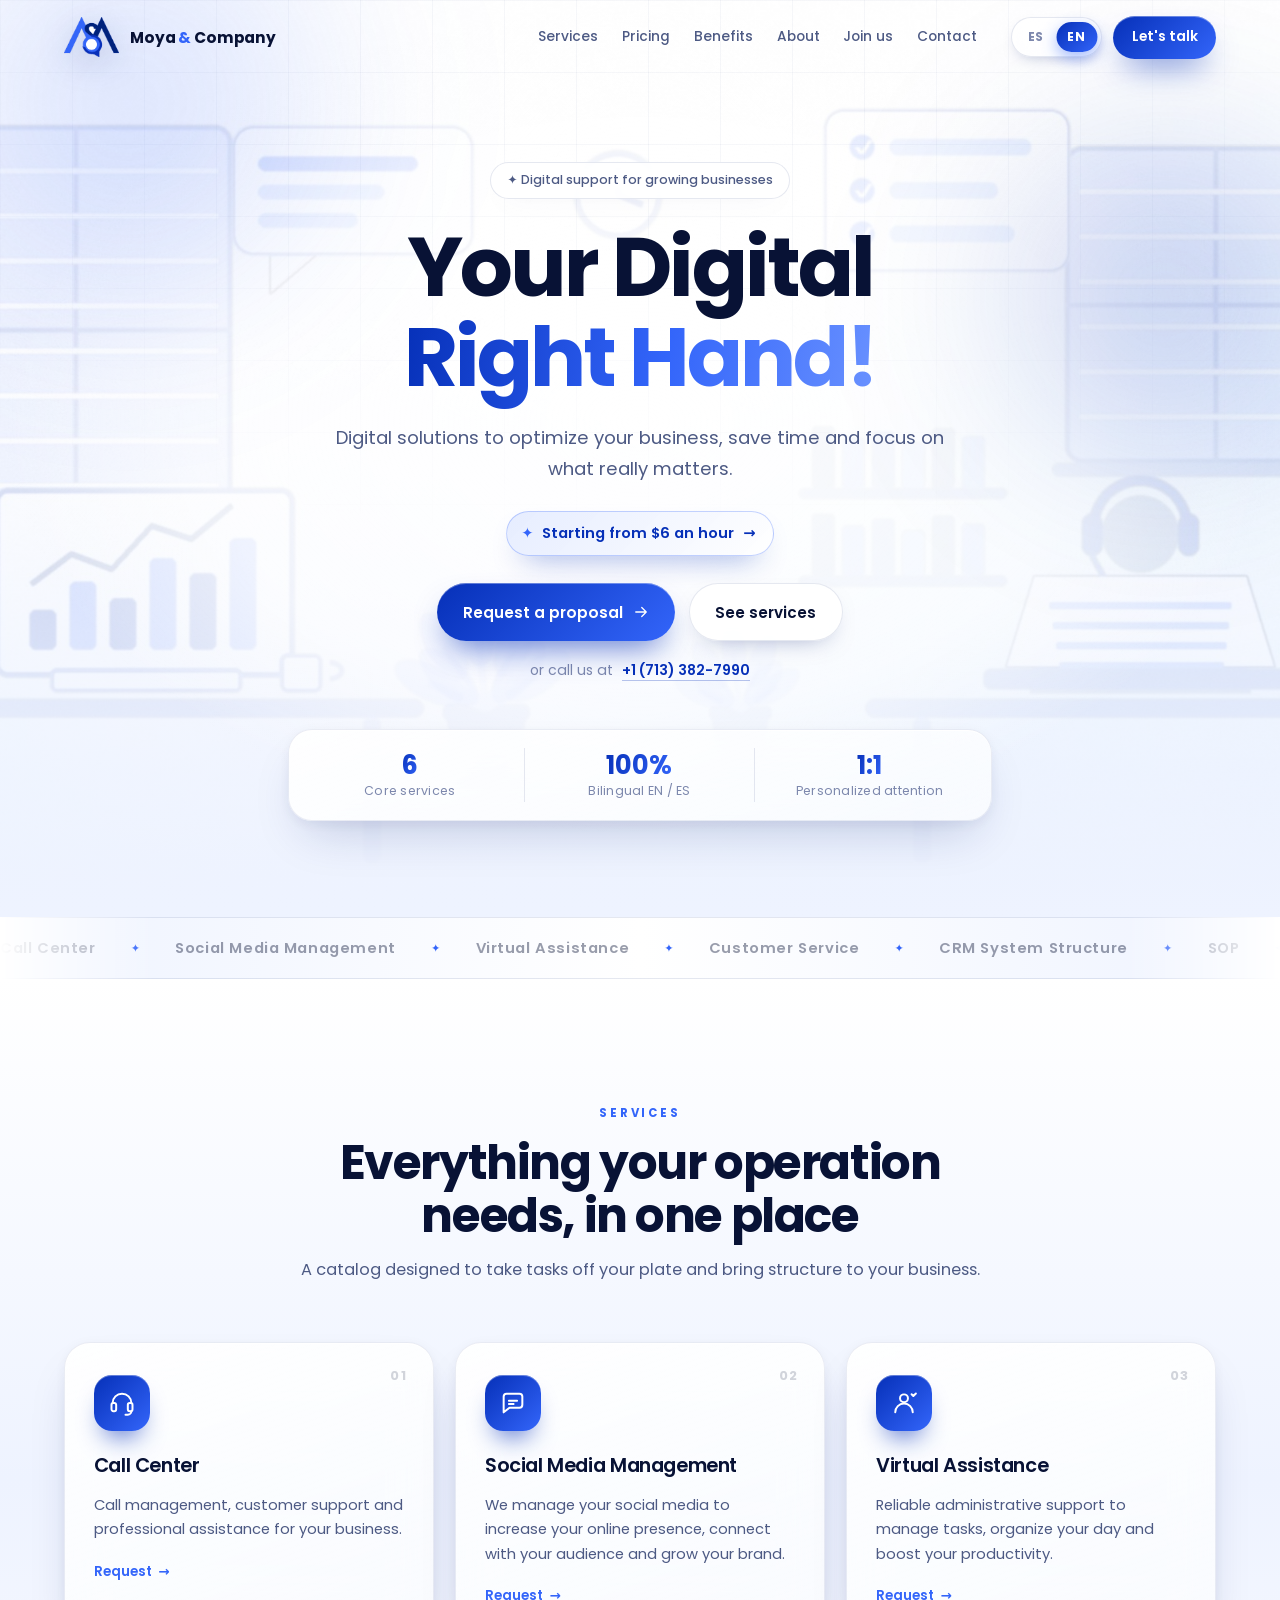
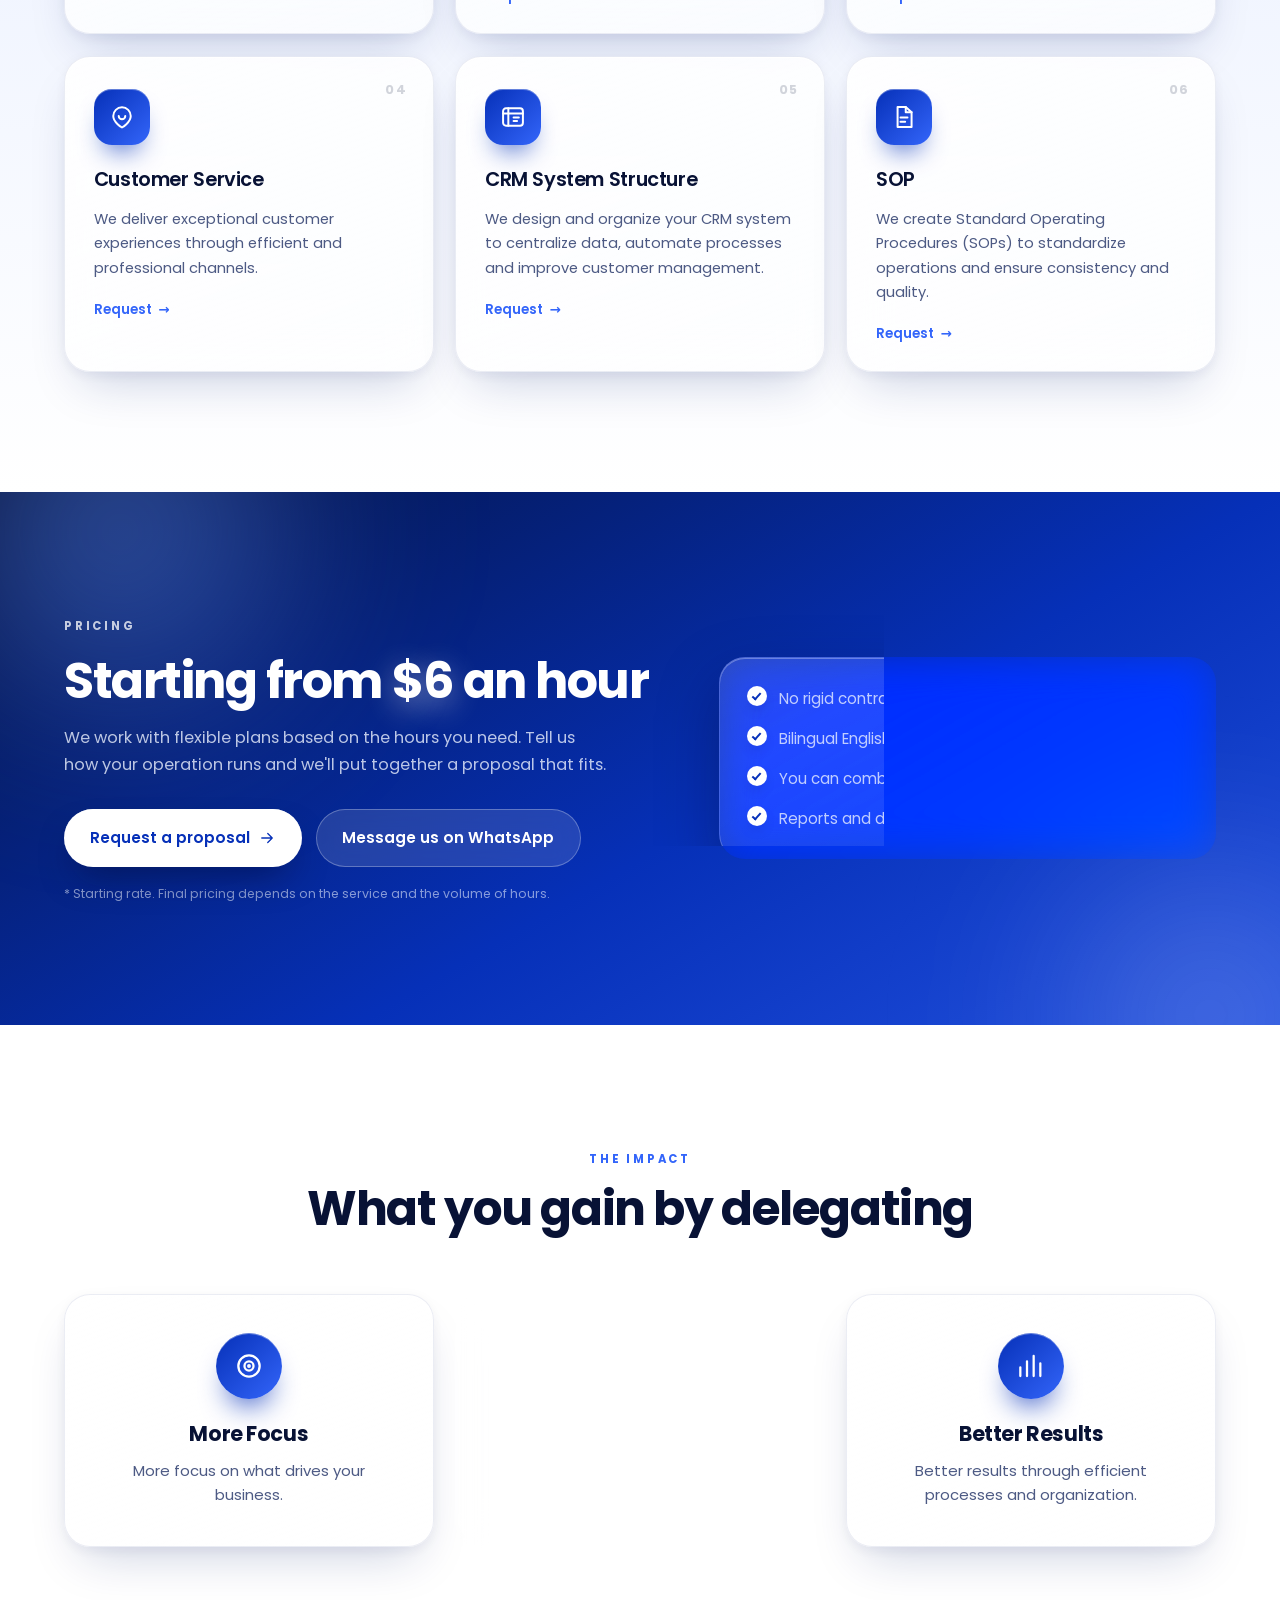
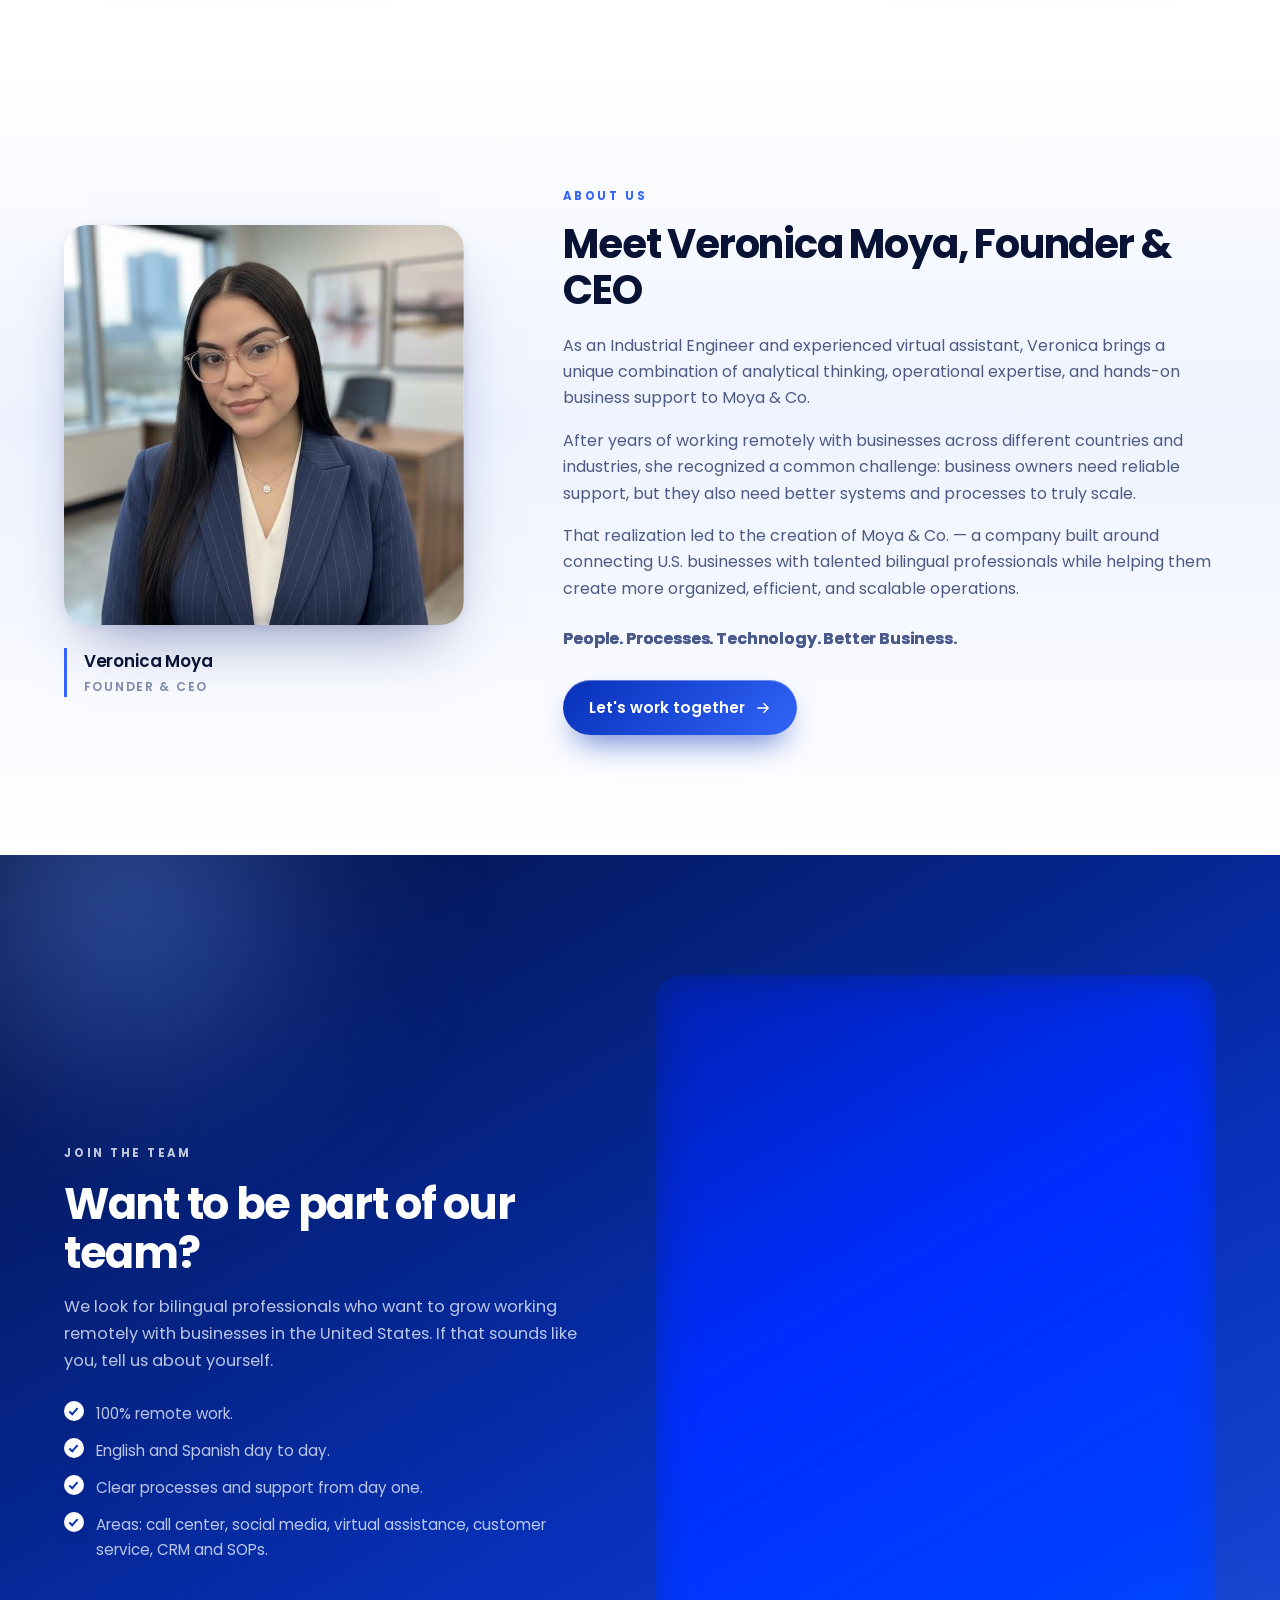
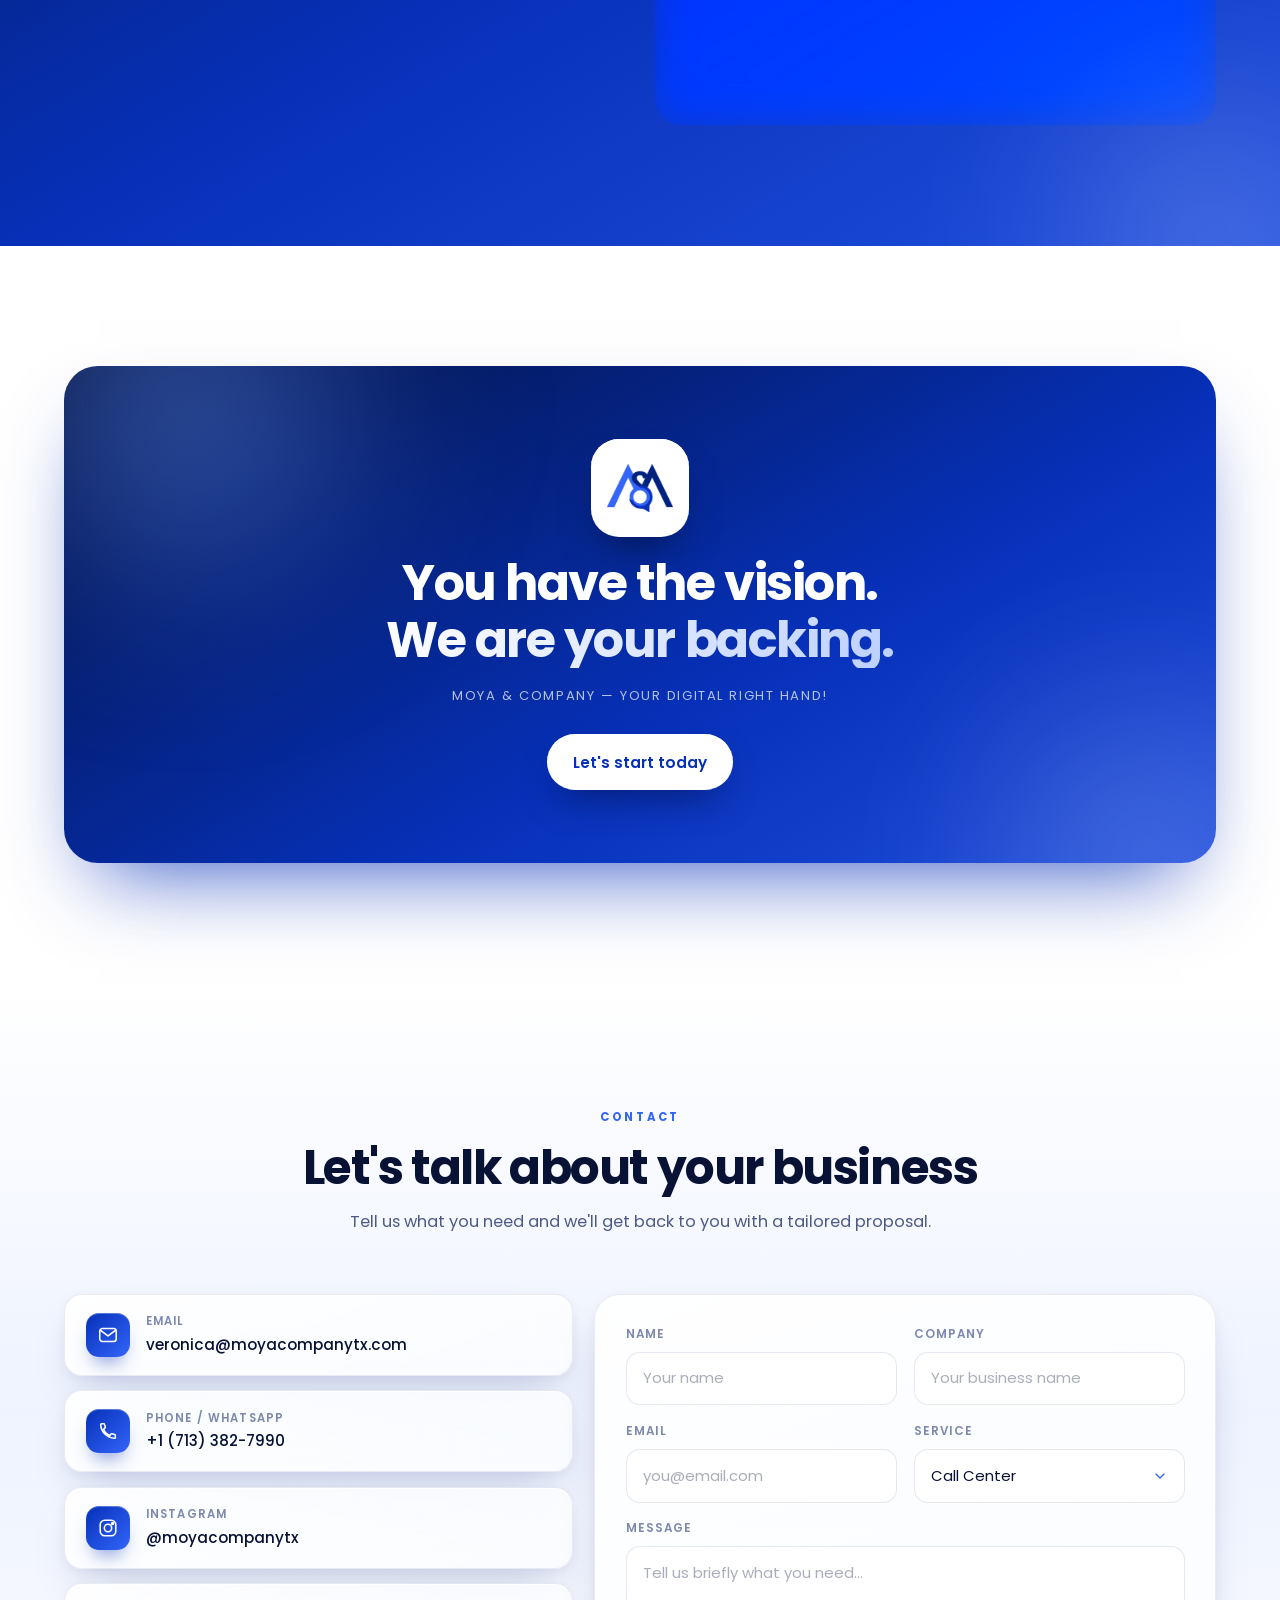
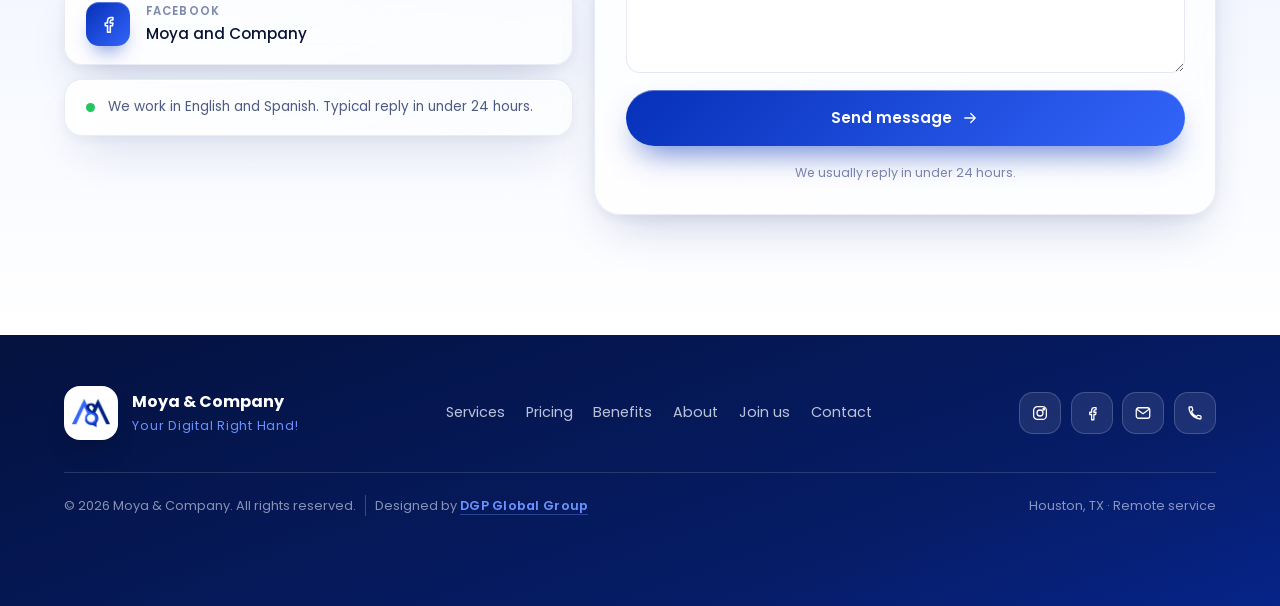
==== commit bcb99cdb: "El sitio alimenta el CRM, y el CRM deja de ser una libreta Los dos formularios públicos abrían el co" ====
--- a/index.html
+++ b/index.html
@@ -439,11 +439,16 @@
                     placeholder="Tu experiencia, disponibilidad y por qué te interesa…"></textarea>
         </label>
 
+        <div class="trampa" aria-hidden="true">
+          <label>No llenes esto<input type="text" name="trampa" tabindex="-1" autocomplete="off" /></label>
+        </div>
+
         <button class="btn btn--primary btn--block" type="submit">
           <span data-i18n="join.send">Enviar postulación</span>
           <svg viewBox="0 0 24 24" class="btn__ico" aria-hidden="true"><path d="M5 12h14M13 6l6 6-6 6"/></svg>
         </button>
-        <p class="form__hint" data-i18n="join.hint">Se abrirá tu correo con la postulación lista. Puedes adjuntar tu CV ahí antes de enviarla.</p>
+        <p class="form__estado" role="status" hidden></p>
+        <p class="form__hint" data-i18n="join.hint">Deja el enlace a tu CV arriba. Revisamos cada postulación.</p>
       </form>
     </div>
   </section>
@@ -557,11 +562,16 @@
                       placeholder="Cuéntanos brevemente qué necesitas…"></textarea>
           </label>
 
+          <div class="trampa" aria-hidden="true">
+            <label>No llenes esto<input type="text" name="trampa" tabindex="-1" autocomplete="off" /></label>
+          </div>
+
           <button class="btn btn--primary btn--block" type="submit">
             <span data-i18n="form.send">Enviar mensaje</span>
             <svg viewBox="0 0 24 24" class="btn__ico" aria-hidden="true"><path d="M5 12h14M13 6l6 6-6 6"/></svg>
           </button>
-          <p class="form__hint" data-i18n="form.hint">Se abrirá tu cliente de correo con el mensaje listo para enviar.</p>
+          <p class="form__estado" role="status" hidden></p>
+          <p class="form__hint" data-i18n="form.hint">Respondemos normalmente en menos de 24 horas.</p>
         </form>
       </div>
     </div>
--- a/assets/css/styles.css
+++ b/assets/css/styles.css
@@ -672,3 +672,14 @@
   .reveal{opacity:1;transform:none}
   .fab{transform:none;opacity:1}
 }
+
+/* Campo trampa: invisible para las personas, irresistible para los robots.
+   No se usa display:none porque algunos robots lo detectan. */
+.trampa{position:absolute;left:-9999px;width:1px;height:1px;overflow:hidden}
+
+.form__estado{margin:.65rem 0 0;padding:.7rem 1rem;border-radius:12px;
+  font-size:.88rem;line-height:1.5;
+  color:#14612f;background:rgba(21,128,61,.10);border:1px solid rgba(21,128,61,.25)}
+.form__estado.is-mal{color:#7a1d20;background:rgba(180,37,44,.09);border-color:rgba(180,37,44,.25)}
+.on-dark .form__estado{color:#b9f0cd;background:rgba(21,128,61,.22);border-color:rgba(185,240,205,.3)}
+.on-dark .form__estado.is-mal{color:#ffc9cb;background:rgba(180,37,44,.26);border-color:rgba(255,201,203,.3)}
